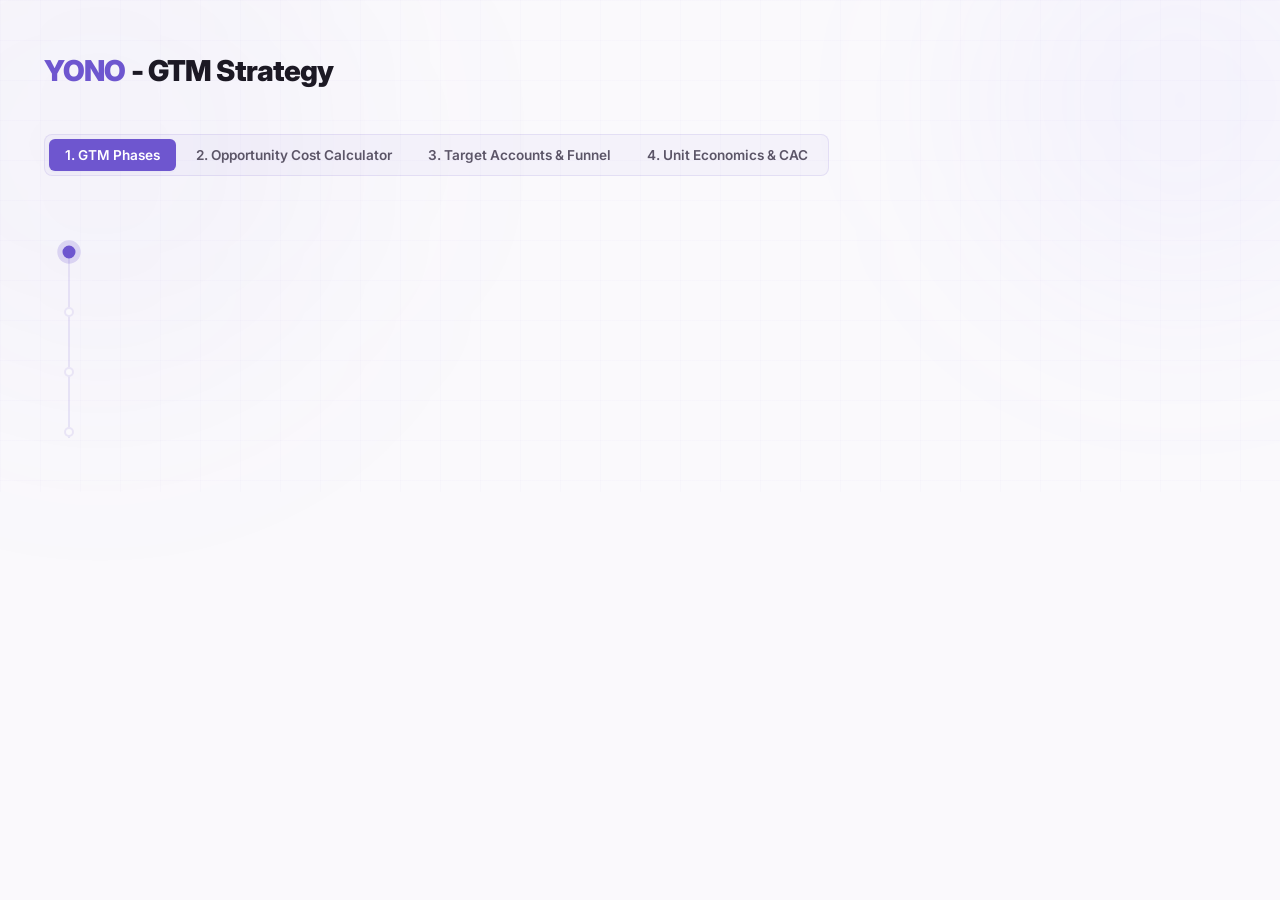
==== Yono_GTM_Playbook_UpWest.html @ 1ea91625 "Add streamlined UpWest GTM Playbook" ====
<!DOCTYPE html>

<html lang="en">
<head>
<meta charset="utf-8"/>
<meta content="width=device-width, initial-scale=1.0" name="viewport"/>
<title>YONO - GTM Strategy</title>
<meta content="YONO Go-To-Market Playbook detailing the stealth infrastructure layer for actionable interfaces, containing commercial strategy phases, target accounts, and opportunity cost calculations." name="description"/>
<!-- Google Fonts -->
<link href="https://fonts.googleapis.com" rel="preconnect"/>
<link crossorigin="" href="https://fonts.gstatic.com" rel="preconnect"/>
<link href="https://fonts.googleapis.com/css2?family=Inter:wght@400;500;600;700&amp;family=JetBrains+Mono:wght@400;500;600;700;800&amp;display=swap" rel="stylesheet"/>
<style>
        /* CSS Variables - Premium Lavender Light Theme */
        :root {
            --color-bg: #FAF9FC; /* Modern crisp off-white with subtle lavender tint */
            --color-card: #FFFFFF; /* Clean white containers */
            --color-card-hover: #FCFBFF;
            --color-card-active: rgba(110, 86, 207, 0.05); /* Lavender brand tint */
            --color-text-primary: #1C1924; /* High-contrast soft black/charcoal */
            --color-text-secondary: #5C5668; /* Readable charcoal-lavender secondary text */
            --color-accent: #6E56CF; /* Chaos Lavender */
            --color-accent-hover: #9E8CFC; /* Chaos Light */
            --color-success: #0E94A0; /* Light-mode readable success teal */
            --color-warning: #CF351D; /* Light-mode readable warning red */
            --color-border: rgba(110, 86, 207, 0.12); /* 1px border value */
            --color-border-active: rgba(110, 86, 207, 0.35);
            
            --font-sans: 'Inter', -apple-system, BlinkMacSystemFont, "Segoe UI", Roboto, sans-serif;
            --font-mono: 'Inter', sans-serif; /* Standardizing on Inter for headings and layout */
            --radius-sm: 4px;
            --radius-md: 8px;
            --radius-lg: 12px;
            
            --shadow-sm: 0 1px 3px rgba(110, 86, 207, 0.03), 0 1px 2px rgba(110, 86, 207, 0.02);
            --shadow-md: 0 4px 16px rgba(110, 86, 207, 0.04), 0 2px 4px rgba(110, 86, 207, 0.02);
            --shadow-lg: 0 8px 32px rgba(110, 86, 207, 0.06), 0 4px 8px rgba(110, 86, 207, 0.03);
            --shadow-active: 0 0 0 3px rgba(110, 86, 207, 0.15);
        }

        /* Reset & Base Styles */
        * {
            box-sizing: border-box;
            margin: 0;
            padding: 0;
        }

        body {
            background-color: var(--color-bg);
            color: var(--color-text-primary);
            font-family: var(--font-sans);
            line-height: 1.6;
            -webkit-font-smoothing: antialiased;
            letter-spacing: -0.011em;
            position: relative;
            overflow-x: hidden;
        }

        /* Ambient Orbs */
        .ambient-orb-1 {
            position: absolute;
            top: -100px;
            right: -100px;
            width: 400px;
            height: 400px;
            background: rgba(158, 140, 252, 0.06);
            filter: blur(100px);
            border-radius: 50%;
            pointer-events: none;
            z-index: -1;
        }
        .ambient-orb-2 {
            position: absolute;
            bottom: 20%;
            left: -150px;
            width: 500px;
            height: 500px;
            background: rgba(110, 86, 207, 0.04);
            filter: blur(120px);
            border-radius: 50%;
            pointer-events: none;
            z-index: -1;
        }

        /* Fine Blueprint Grid */
        .tech-grid-bg {
            position: absolute;
            inset: 0;
            background-size: 40px 40px;
            background-image:
                linear-gradient(to right, rgba(110, 86, 207, 0.02) 1px, transparent 1px),
                linear-gradient(to bottom, rgba(110, 86, 207, 0.02) 1px, transparent 1px);
            pointer-events: none;
            z-index: -2;
        }

        /* Layout Grid */
        .doc-container {
            max-width: 1240px;
            width: 100%;
            margin: 0 auto;
            padding: 3rem 1.5rem;
            display: flex;
            flex-direction: column;
            gap: 2rem;
            position: relative;
        }

        /* Header block */
        header {
            border-bottom: 1px solid var(--color-border);
            padding-bottom: 1.5rem;
            display: flex;
            flex-direction: column;
            gap: 0.5rem;
        }

        .header-top {
            display: flex;
            justify-content: space-between;
            align-items: flex-end;
            flex-wrap: wrap;
            gap: 1rem;
        }

        .header-title-block {
            display: flex;
            flex-direction: column;
            gap: 0.25rem;
        }

        .header-title {
            font-size: 2rem;
            font-weight: 800;
            color: var(--color-text-primary);
            letter-spacing: -0.03em;
        }

        .header-subtitle {
            font-size: 0.95rem;
            color: var(--color-text-secondary);
            font-weight: 500;
        }

        /* Introductory Section Text */
        .section-intro {
            font-size: 1.05rem;
            color: var(--color-text-secondary);
            max-width: 70ch;
            line-height: 1.6;
            margin-bottom: 0.5rem;
        }

        /* Navigation Tabs (Premium Segmented Design) */
        .tab-nav {
            display: inline-flex;
            background-color: rgba(110, 86, 207, 0.04);
            border: 1px solid var(--color-border);
            padding: 4px;
            border-radius: var(--radius-md);
            gap: 4px;
            margin-bottom: 1rem;
            align-self: flex-start;
            overflow-x: auto;
            max-width: 100%;
        }

        .tab-btn {
            background: none;
            border: none;
            color: var(--color-text-secondary);
            font-family: var(--font-sans);
            font-size: 0.85rem;
            font-weight: 600;
            padding: 8px 16px;
            border-radius: calc(var(--radius-md) - 2px);
            cursor: pointer;
            white-space: nowrap;
            transition: all 0.2s cubic-bezier(0.4, 0, 0.2, 1);
        }

        .tab-btn:hover {
            color: var(--color-accent);
            background-color: rgba(110, 86, 207, 0.04);
        }

        .tab-btn.active {
            color: #FFFFFF;
            background-color: var(--color-accent);
            box-shadow: var(--shadow-sm);
        }

        /* Utility classes for tabs visibility */
        .tab-content.hidden {
            display: none !important;
        }

        /* Tab Content Section */
        .tab-content {
            display: flex;
            flex-direction: column;
            gap: 2rem;
            animation: fadeIn 0.3s ease-out;
        }

        @keyframes fadeIn {
            from { opacity: 0; transform: translateY(4px); }
            to { opacity: 1; transform: translateY(0); }
        }

        /* Metrics Dashboard styles (Redesigned as Premium Light-Mode Card) */
        .metrics-dashboard {
            background-color: var(--color-card);
            border: 1px solid var(--color-border);
            border-radius: var(--radius-lg);
            padding: 1.75rem;
            display: flex;
            flex-direction: column;
            gap: 1.5rem;
            color: var(--color-text-primary);
            box-shadow: var(--shadow-md);
            transition: box-shadow 0.2s ease;
        }

        .metrics-dashboard:hover {
            box-shadow: var(--shadow-lg);
        }

        .dashboard-header {
            display: flex;
            justify-content: space-between;
            align-items: center;
            flex-wrap: wrap;
            gap: 1rem;
            border-bottom: 1px solid var(--color-border);
            padding-bottom: 1rem;
        }

        .dashboard-title-block {
            display: flex;
            flex-direction: column;
            gap: 0.25rem;
        }

        .dashboard-title {
            font-size: 1.25rem;
            font-weight: 800;
            color: var(--color-text-primary);
            letter-spacing: -0.02em;
        }

        .dashboard-subtitle {
            font-size: 0.85rem;
            color: var(--color-text-secondary);
            line-height: 1.4;
        }

        .dashboard-controls {
            display: flex;
            gap: 0.5rem;
            align-items: center;
        }

        .simulated-dropdown {
            background-color: var(--color-bg);
            border: 1px solid var(--color-border);
            border-radius: var(--radius-sm);
            padding: 0.5rem 0.85rem;
            display: flex;
            align-items: center;
            gap: 0.5rem;
            color: var(--color-text-secondary);
            font-size: 0.78rem;
            font-weight: 600;
            cursor: pointer;
            user-select: none;
            transition: all 0.15s ease;
        }

        .simulated-dropdown:hover {
            border-color: var(--color-accent);
            color: var(--color-accent);
            background-color: #FFFFFF;
        }

        /* Metrics Cards Grid */
        .metrics-grid {
            display: grid;
            grid-template-columns: repeat(2, 1fr);
            gap: 1.25rem;
        }

        @media (max-width: 768px) {
            .metrics-grid {
                grid-template-columns: 1fr;
            }
        }

        .metric-card {
            background-color: var(--color-bg);
            border: 1px solid var(--color-border);
            border-radius: var(--radius-md);
            padding: 1.5rem;
            display: flex;
            flex-direction: column;
            gap: 0.5rem;
            transition: all 0.25s cubic-bezier(0.4, 0, 0.2, 1);
        }

        .metric-card:hover {
            border-color: var(--color-accent);
            background-color: #FFFFFF;
            transform: translateY(-2px);
            box-shadow: var(--shadow-md);
        }

        .metric-card-top {
            display: flex;
            justify-content: space-between;
            align-items: flex-start;
            gap: 0.5rem;
        }

        .metric-label {
            font-size: 0.82rem;
            color: var(--color-text-secondary);
            font-weight: 600;
            line-height: 1.3;
        }

        .metric-value {
            font-size: 1.75rem;
            font-weight: 800;
            color: var(--color-text-primary);
            line-height: 1.2;
            margin-top: 0.25rem;
            letter-spacing: -0.02em;
        }

        .metric-subtext {
            font-size: 0.78rem;
            color: var(--color-text-secondary);
            margin-top: 0.1rem;
            line-height: 1.4;
        }

        .metric-icon-wrapper {
            width: 2.25rem;
            height: 2.25rem;
            border-radius: var(--radius-sm);
            display: flex;
            align-items: center;
            justify-content: center;
            flex-shrink: 0;
            background-color: rgba(110, 86, 207, 0.08);
            color: var(--color-accent);
            border: 1px solid rgba(110, 86, 207, 0.15);
        }

        .metric-icon-wrapper.purple {
            background-color: rgba(158, 140, 252, 0.12);
            color: var(--color-accent-hover);
            border: 1px solid rgba(158, 140, 252, 0.2);
        }

        /* Metric Explanation Details Panel */
        .metric-details-panel {
            background-color: var(--color-bg);
            border: 1px solid var(--color-border);
            border-radius: var(--radius-md);
            padding: 1.5rem;
            display: flex;
            flex-direction: column;
            gap: 1.25rem;
        }

        .details-panel-grid {
            display: grid;
            grid-template-columns: 1fr 1fr;
            gap: 2rem;
        }

        @media (max-width: 768px) {
            .details-panel-grid {
                grid-template-columns: 1fr;
                gap: 1.25rem;
            }
        }

        .details-column {
            display: flex;
            flex-direction: column;
            gap: 0.75rem;
        }

        .details-column-header {
            display: flex;
            justify-content: space-between;
            align-items: center;
            flex-wrap: wrap;
            gap: 0.5rem;
            border-bottom: 1px solid var(--color-border);
            padding-bottom: 0.5rem;
        }

        .details-metric-name {
            font-size: 0.85rem;
            font-weight: 700;
            color: var(--color-text-primary);
            text-transform: uppercase;
            letter-spacing: 0.05em;
        }

        .details-panel-formula {
            font-size: 0.75rem;
            font-weight: 600;
            color: var(--color-accent);
            background-color: rgba(110, 86, 207, 0.06);
            padding: 0.3rem 0.6rem;
            border-radius: var(--radius-sm);
            border: 1px solid rgba(110, 86, 207, 0.15);
        }

        .details-panel-item {
            display: flex;
            flex-direction: column;
            gap: 0.25rem;
        }

        .details-panel-item strong {
            font-size: 0.72rem;
            color: var(--color-text-primary);
            text-transform: uppercase;
            letter-spacing: 0.05em;
        }

        .details-panel-item span {
            font-size: 0.85rem;
            color: var(--color-text-secondary);
            line-height: 1.4;
        }

        /* Phase Grid & Cards */
        .phase-grid {
            display: grid;
            grid-template-columns: 2fr 2fr 1fr;
            gap: 1.25rem;
        }

        @media (max-width: 768px) {
            .phase-grid {
                grid-template-columns: 1fr;
            }
        }

        .phase-card {
            background-color: var(--color-card);
            border: 1px solid var(--color-border);
            border-radius: var(--radius-md);
            padding: 1.5rem;
            cursor: pointer;
            display: flex;
            flex-direction: column;
            justify-content: flex-start;
            gap: 1.25rem;
            height: 100%;
            box-shadow: var(--shadow-sm);
            transition: all 0.2s cubic-bezier(0.4, 0, 0.2, 1);
        }

        .phase-card:hover {
            border-color: var(--color-accent-hover);
            transform: translateY(-2px);
            box-shadow: var(--shadow-md);
        }

        .phase-card.active {
            border-color: var(--color-accent);
            background-color: var(--color-card-active);
            box-shadow: var(--shadow-md);
        }

        .phase-card-header {
            display: flex;
            flex-direction: column;
            gap: 0.15rem;
        }

        .phase-card-eyebrow {
            font-size: 0.8rem;
            color: var(--color-text-secondary);
            font-weight: 600;
        }

        .phase-card.active .phase-card-eyebrow {
            color: var(--color-accent);
        }

        .phase-card-title {
            font-weight: 800;
            font-size: 1.25rem;
            color: var(--color-text-primary);
            letter-spacing: -0.02em;
        }

        .phase-card-time {
            font-size: 0.85rem;
            color: var(--color-text-secondary);
            font-weight: 500;
        }

        /* Card Profile Summary Block */
        .phase-card-profile {
            display: grid;
            grid-template-columns: auto 1fr;
            gap: 0.4rem 0.75rem;
            border-top: 1px solid var(--color-border);
            border-bottom: 1px solid var(--color-border);
            padding: 0.75rem 0;
        }

        .profile-row {
            display: contents;
        }

        .profile-row strong {
            font-size: 0.82rem;
            color: var(--color-text-primary);
            font-weight: 700;
            white-space: nowrap;
        }

        .profile-row span {
            font-size: 0.82rem;
            color: var(--color-text-secondary);
            line-height: 1.35;
        }

        .phase-card-action {
            margin-top: auto; /* Pushes action to card bottom */
            font-size: 0.75rem;
            font-weight: 700;
            color: var(--color-text-secondary);
            text-transform: uppercase;
            letter-spacing: 0.05em;
            transition: color 0.15s ease;
        }

        .phase-card.active .phase-card-action {
            color: var(--color-accent);
        }

        /* Detail Sections */
        .phase-details {
            display: flex;
            flex-direction: column;
            gap: 1.5rem;
        }

        .phase-details.hidden {
            display: none !important;
        }

        .details-header {
            border-bottom: 1px solid var(--color-border);
            padding-bottom: 0.75rem;
            display: flex;
            justify-content: space-between;
            align-items: center;
        }

        .details-title {
            font-size: 1.35rem;
            font-weight: 800;
            color: var(--color-text-primary);
            letter-spacing: -0.02em;
        }

        .details-badge {
            font-size: 0.72rem;
            font-weight: 700;
            color: var(--color-success);
            background-color: rgba(14, 148, 160, 0.08);
            border: 1px solid rgba(14, 148, 160, 0.2);
            padding: 0.25rem 0.75rem;
            border-radius: var(--radius-sm);
            text-transform: uppercase;
            letter-spacing: 0.05em;
        }

        /* Persona Grid & Cards */
        .persona-grid {
            display: grid;
            grid-template-columns: repeat(3, 1fr);
            gap: 1.25rem;
        }

        @media (max-width: 768px) {
            .persona-grid {
                grid-template-columns: 1fr;
            }
        }

        .persona-card {
            background-color: var(--color-card);
            border: 1px solid var(--color-border);
            border-radius: var(--radius-md);
            padding: 1.5rem;
            display: flex;
            flex-direction: column;
            gap: 0.75rem;
            box-shadow: var(--shadow-sm);
            transition: all 0.2s ease;
        }

        .persona-card:hover {
            transform: translateY(-2px);
            box-shadow: var(--shadow-md);
            border-color: var(--color-accent-hover);
        }

        .persona-role {
            font-size: 0.8rem;
            color: var(--color-text-secondary);
            font-weight: 600;
        }

        .persona-title-block {
            display: flex;
            flex-direction: column;
            gap: 0.15rem;
        }

        .persona-name {
            font-size: 1.15rem;
            font-weight: 800;
            color: var(--color-text-primary);
            letter-spacing: -0.02em;
        }

        .persona-focus {
            font-size: 0.78rem;
            color: var(--color-accent);
            font-weight: 700;
        }

        .persona-list {
            list-style: none;
            display: flex;
            flex-direction: column;
            gap: 0.5rem;
        }

        .persona-list-item {
            font-size: 0.88rem;
            color: var(--color-text-secondary);
            line-height: 1.5;
            padding-left: 0.85rem;
            position: relative;
        }

        .persona-list-item::before {
            content: "";
            width: 5px;
            height: 5px;
            border-radius: 50%;
            background-color: var(--color-accent);
            position: absolute;
            left: 0;
            top: 7px;
        }

        /* Decision Chain section */
        .decision-chain-box {
            background-color: var(--color-card);
            border: 1px solid var(--color-border);
            border-radius: var(--radius-md);
            padding: 1.5rem;
            display: flex;
            flex-direction: column;
            gap: 1rem;
            box-shadow: var(--shadow-sm);
        }

        .decision-chain-title {
            font-size: 0.8rem;
            font-weight: 700;
            text-transform: uppercase;
            letter-spacing: 0.05em;
            color: var(--color-text-primary);
        }

        .decision-flow-steps {
            position: relative;
            padding-left: 1.5rem;
            display: flex;
            flex-direction: column;
            gap: 0.75rem;
        }

        .decision-flow-steps::before {
            content: '';
            position: absolute;
            left: 3px;
            top: 0.75rem;
            bottom: 0.75rem;
            width: 2px;
            background-color: var(--color-border);
            z-index: 1;
        }

        .decision-step {
            position: relative;
            font-size: 0.88rem;
            color: var(--color-text-secondary);
            line-height: 1.5;
            padding: 1rem 1.25rem;
            border: 1px solid var(--color-border);
            border-radius: var(--radius-sm);
            background-color: var(--color-card);
            transition: all 0.2s ease;
            z-index: 2;
        }

        .decision-step::before {
            content: '';
            position: absolute;
            left: calc(-1.5rem - 2px);
            top: 1.25rem;
            width: 8px;
            height: 8px;
            border-radius: 50%;
            background-color: var(--color-border);
            border: 2px solid var(--color-card);
            transition: all 0.2s ease;
        }

        .decision-step:hover {
            border-color: var(--color-accent);
            background-color: var(--color-card-active);
        }

        .decision-step:hover::before {
            background-color: var(--color-accent);
            transform: scale(1.25);
        }

        .decision-step strong {
            color: var(--color-text-primary);
        }

        /* Layered Deep Dive Drawer */
        details.deep-dive-drawer {
            border: 1px solid var(--color-border);
            border-radius: var(--radius-md);
            background-color: var(--color-card);
            overflow: hidden;
            box-shadow: var(--shadow-sm);
            transition: all 0.2s ease;
        }

        details.deep-dive-drawer[open] {
            border-color: var(--color-accent);
        }

        summary.deep-dive-summary {
            padding: 1rem 1.25rem;
            font-size: 0.85rem;
            font-weight: 700;
            color: var(--color-accent);
            cursor: pointer;
            list-style: none;
            display: flex;
            justify-content: space-between;
            align-items: center;
            user-select: none;
            background-color: rgba(110, 86, 207, 0.02);
            transition: background 0.15s ease;
        }

        summary.deep-dive-summary:hover {
            background-color: rgba(110, 86, 207, 0.05);
            color: var(--color-accent-hover);
        }

        summary.deep-dive-summary::-webkit-details-marker {
            display: none;
        }

        summary.deep-dive-summary::after {
            content: "Double Click to Deep Dive →";
            font-size: 0.72rem;
            font-weight: 600;
            color: var(--color-text-secondary);
        }

        details[open] summary.deep-dive-summary::after {
            content: "Click to Collapse ←";
            color: var(--color-accent);
        }

        .deep-dive-inner {
            padding: 1.5rem;
            border-top: 1px solid var(--color-border);
            background-color: var(--color-bg);
            display: flex;
            flex-direction: column;
            gap: 1.5rem;
        }

        /* Text block narrative elements */
        .narrative-block {
            display: flex;
            flex-direction: column;
            gap: 0.5rem;
        }

        .narrative-title {
            font-size: 0.8rem;
            font-weight: 700;
            text-transform: uppercase;
            letter-spacing: 0.05em;
            color: var(--color-text-primary);
        }

        .narrative-text {
            font-size: 0.92rem;
            color: var(--color-text-secondary);
            line-height: 1.6;
            max-width: 70ch;
        }

        /* Tables formatting */
        .table-wrapper {
            overflow-x: auto;
            border: 1px solid var(--color-border);
            border-radius: var(--radius-md);
            background-color: var(--color-card);
            box-shadow: var(--shadow-sm);
        }

        table {
            width: 100%;
            border-collapse: collapse;
            font-size: 0.88rem;
            text-align: left;
        }

        th, td {
            padding: 1rem 1.25rem;
            border-bottom: 1px solid var(--color-border);
        }

        tr:last-child td {
            border-bottom: none;
        }

        th {
            background-color: rgba(110, 86, 207, 0.04);
            font-weight: 700;
            color: var(--color-text-primary);
            text-transform: uppercase;
            font-size: 0.72rem;
            letter-spacing: 0.05em;
        }

        td {
            color: var(--color-text-secondary);
            line-height: 1.45;
        }

        td.highlight-mono {
            font-weight: 700;
            color: var(--color-accent);
        }

        td strong {
            color: var(--color-text-primary);
        }

        /* Calculator Layout */
        .calc-grid {
            display: grid;
            grid-template-columns: 1.1fr 0.9fr;
            gap: 1.5rem;
        }

        @media (max-width: 768px) {
            .calc-grid {
                grid-template-columns: 1fr;
            }
        }

        .calc-card {
            background-color: var(--color-card);
            border: 1px solid var(--color-border);
            border-radius: var(--radius-md);
            padding: 1.5rem;
            display: flex;
            flex-direction: column;
            gap: 1.5rem;
            box-shadow: var(--shadow-sm);
        }

        .calc-title {
            font-size: 0.8rem;
            font-weight: 700;
            text-transform: uppercase;
            letter-spacing: 0.05em;
            border-bottom: 1px solid var(--color-border);
            padding-bottom: 0.75rem;
            color: var(--color-text-primary);
        }

        .control-group {
            display: flex;
            flex-direction: column;
            gap: 0.75rem;
        }

        .slider-label-row {
            display: flex;
            justify-content: space-between;
            font-size: 0.85rem;
            font-weight: 700;
            color: var(--color-text-primary);
        }

        .slider-val {
            color: var(--color-accent);
        }

        input[type="range"] {
            -webkit-appearance: none;
            width: 100%;
            height: 6px;
            background: rgba(110, 86, 207, 0.08);
            border-radius: 3px;
            outline: none;
        }

        input[type="range"]::-webkit-slider-thumb {
            -webkit-appearance: none;
            width: 16px;
            height: 16px;
            background: var(--color-accent);
            border-radius: 50%;
            cursor: pointer;
            box-shadow: 0 2px 4px rgba(110, 86, 207, 0.2);
            transition: background 0.15s ease, transform 0.1s ease;
        }

        input[type="range"]::-webkit-slider-thumb:hover {
            transform: scale(1.15);
            background: var(--color-accent-hover);
        }

        input[type="range"]::-moz-range-thumb {
            width: 16px;
            height: 16px;
            background: var(--color-accent);
            border: none;
            border-radius: 50%;
            cursor: pointer;
            box-shadow: 0 2px 4px rgba(110, 86, 207, 0.2);
            transition: background 0.15s ease, transform 0.1s ease;
        }

        input[type="range"]::-moz-range-thumb:hover {
            transform: scale(1.15);
            background: var(--color-accent-hover);
        }

        .slider-bounds {
            display: flex;
            justify-content: space-between;
            font-size: 0.72rem;
            color: var(--color-text-secondary);
            font-weight: 600;
        }

        .result-rows {
            display: flex;
            flex-direction: column;
        }

        .result-row {
            display: flex;
            justify-content: space-between;
            padding: 0.75rem 0;
            border-bottom: 1px solid var(--color-border);
            font-size: 0.88rem;
            color: var(--color-text-secondary);
        }

        .result-row.highlight {
            border-bottom-color: var(--color-border-active);
            padding-top: 1rem;
            padding-bottom: 1rem;
        }

        .result-val {
            font-weight: 700;
            color: var(--color-text-primary);
        }

        .result-val.success {
            color: var(--color-success);
        }

        .result-val.warning {
            color: var(--color-warning);
        }

        /* Partner Matrix */
        .partner-grid {
            display: grid;
            grid-template-columns: repeat(2, 1fr);
            gap: 1.5rem;
        }

        @media (max-width: 768px) {
            .partner-grid {
                grid-template-columns: 1fr;
            }
        }

        .partner-card {
            background-color: var(--color-card);
            border: 1px solid var(--color-border);
            border-radius: var(--radius-md);
            padding: 1.5rem;
            display: flex;
            flex-direction: column;
            gap: 1rem;
            box-shadow: var(--shadow-sm);
        }

        .partner-header {
            display: flex;
            justify-content: space-between;
            align-items: center;
            border-bottom: 1px solid var(--color-border);
            padding-bottom: 0.75rem;
        }

        .partner-name {
            font-size: 1.1rem;
            font-weight: 800;
            color: var(--color-text-primary);
        }

        .partner-badge {
            font-size: 0.72rem;
            color: var(--color-accent);
            background-color: rgba(110, 86, 207, 0.06);
            border: 1px solid rgba(110, 86, 207, 0.15);
            padding: 0.2rem 0.6rem;
            border-radius: var(--radius-sm);
            text-transform: uppercase;
            font-weight: 700;
        }

        .partner-list {
            list-style: none;
            display: flex;
            flex-direction: column;
            gap: 0.85rem;
        }

        .partner-item {
            display: flex;
            flex-direction: column;
            gap: 0.2rem;
        }

        .partner-topic {
            font-size: 0.78rem;
            color: var(--color-text-primary);
            text-transform: uppercase;
            letter-spacing: 0.05em;
            font-weight: 700;
        }

        .partner-pitch {
            font-size: 0.88rem;
            color: var(--color-text-secondary);
            line-height: 1.5;
        }

        /* Funnel and Process Pipeline Styles */
        .funnel-container {
            display: flex;
            align-items: center;
            justify-content: space-between;
            gap: 1rem;
            margin-top: 0.5rem;
            overflow-x: auto;
            padding: 0.5rem 0;
        }
        .funnel-stage {
            flex: 1;
            background-color: var(--color-card);
            border: 1px solid var(--color-border);
            border-radius: var(--radius-sm);
            padding: 1.25rem 0.75rem;
            text-align: center;
            display: flex;
            flex-direction: column;
            gap: 0.35rem;
            min-width: 115px;
            position: relative;
            overflow: hidden;
            box-shadow: var(--shadow-sm);
        }
        .funnel-stage:not(:last-child)::after {
            content: "→";
            position: absolute;
            right: -10px;
            top: 50%;
            transform: translateY(-50%);
            color: var(--color-accent);
            font-weight: 700;
            font-size: 1.15rem;
            z-index: 2;
        }
        .funnel-stage::before {
            content: '';
            position: absolute;
            bottom: 0;
            left: 50%;
            transform: translateX(-50%);
            height: 3px;
            background-color: var(--color-border-active);
            border-radius: 2px;
            opacity: 0.5;
            transition: all 0.2s ease;
        }
        .funnel-stage:nth-child(1)::before { width: 90%; }
        .funnel-stage:nth-child(2)::before { width: 75%; }
        .funnel-stage:nth-child(3)::before { width: 55%; }
        .funnel-stage:nth-child(4)::before { width: 35%; }
        .funnel-stage:nth-child(5)::before { width: 20%; }
        .funnel-stage:nth-child(6)::before { width: 10%; }
        
        .funnel-stage.closed::before {
            background-color: var(--color-accent);
            opacity: 1;
            height: 4px;
        }
        @media (max-width: 768px) {
            .funnel-container {
                flex-direction: column;
                align-items: stretch;
                gap: 1.5rem;
            }
            .funnel-stage:not(:last-child)::after {
                content: "↓";
                right: auto;
                left: 50%;
                bottom: -18px;
                top: auto;
                transform: translateX(-50%);
            }
        }
        .funnel-stage-name {
            font-size: 0.72rem;
            color: var(--color-text-secondary);
            text-transform: uppercase;
            letter-spacing: 0.05em;
            font-weight: 700;
        }
        .funnel-stage.closed .funnel-stage-name {
            color: var(--color-accent);
        }
        .funnel-stage-value {
            font-size: 1.35rem;
            font-weight: 850;
            color: var(--color-text-primary);
        }
        .funnel-stage.closed .funnel-stage-value {
            color: var(--color-accent);
        }
        .funnel-stage-conversion {
            font-size: 0.68rem;
            color: var(--color-text-secondary);
            display: block;
            margin: 0.25rem auto 0 auto;
            font-weight: 600;
        }
        .funnel-stage.closed .funnel-stage-conversion {
            color: var(--color-accent);
            font-weight: 750;
        }
        .process-flow {
            display: grid;
            grid-template-columns: repeat(5, 1fr);
            gap: 0.75rem;
            margin-top: 0.5rem;
        }
        @media (max-width: 1024px) {
            .process-flow {
                grid-template-columns: repeat(3, 1fr);
            }
        }
        @media (max-width: 768px) {
            .process-flow {
                grid-template-columns: 1fr;
            }
        }
        .process-step {
            background-color: var(--color-card);
            border: 1px solid var(--color-border);
            border-top: 3px solid var(--color-border);
            border-radius: var(--radius-sm);
            padding: 1.25rem 1rem;
            display: flex;
            flex-direction: column;
            gap: 0.5rem;
            box-shadow: var(--shadow-sm);
            transition: all 0.2s ease;
        }
        .process-step:hover {
            border-top-color: var(--color-accent);
            border-color: var(--color-accent) var(--color-border) var(--color-border) var(--color-border);
            transform: translateY(-1px);
        }
        .process-step-num {
            font-size: 0.75rem;
            font-weight: 800;
            color: var(--color-accent);
            text-transform: uppercase;
            letter-spacing: 0.05em;
        }
        .process-step-title {
            font-size: 0.95rem;
            font-weight: 800;
            color: var(--color-text-primary);
        }
        .process-step-desc {
            font-size: 0.82rem;
            color: var(--color-text-secondary);
            line-height: 1.5;
        }

        /* Style the inline grid items in Phase 3 */
        div[style*="grid-template-columns: repeat(3, 1fr)"] > div {
            border-top: 3px solid var(--color-border) !important;
            transition: all 0.2s ease;
        }

        div[style*="grid-template-columns: repeat(3, 1fr)"] > div:hover {
            border-top-color: var(--color-accent) !important;
            border-color: var(--color-accent) var(--color-border) var(--color-border) var(--color-border) !important;
        }

        /* Interactive Timeline & Chart Container Styles */
        .timeline-section-container {
            background-color: var(--color-card);
            border: 1px solid var(--color-border);
            border-radius: var(--radius-lg);
            overflow: hidden;
            display: flex;
            flex-direction: column;
            margin-bottom: 1.5rem;
            box-shadow: var(--shadow-md);
            transition: all 0.2s ease;
        }
        .timeline-section-container:hover {
            box-shadow: var(--shadow-lg);
        }
        .timeline-card-header {
            padding: 1.5rem 1.75rem;
            display: flex;
            justify-content: space-between;
            align-items: center;
            user-select: none;
            background-color: #FFFFFF;
            border-bottom: 1px solid var(--color-border);
        }
        .timeline-header-text {
            display: flex;
            flex-direction: column;
            gap: 0.15rem;
        }
        .timeline-eyebrow {
            font-size: 0.8rem;
            color: var(--color-accent);
            font-weight: 700;
            text-transform: uppercase;
            letter-spacing: 0.05em;
        }
        .timeline-heading {
            font-size: 1.45rem;
            font-weight: 850;
            color: var(--color-text-primary);
            margin: 0;
            letter-spacing: -0.03em;
        }
        .timeline-subheading {
            font-size: 0.88rem;
            color: var(--color-text-secondary);
            margin: 0;
            line-height: 1.4;
        }
        .timeline-toggle-btn {
            background: rgba(110, 86, 207, 0.06);
            border: 1px solid var(--color-border);
            color: var(--color-accent);
            font-size: 0.78rem;
            font-weight: 700;
            padding: 0.55rem 1.15rem;
            border-radius: var(--radius-sm);
            display: flex;
            align-items: center;
            gap: 0.5rem;
            cursor: pointer;
            transition: all 0.15s ease;
        }
        .timeline-toggle-btn:hover {
            background-color: rgba(110, 86, 207, 0.12);
            border-color: var(--color-accent);
        }
        .toggle-arrow {
            transition: transform 0.2s ease;
        }
        .timeline-stepper-wrapper {
            padding: 1.5rem 2rem;
            background-color: #FFFFFF;
            border-bottom: 1px solid var(--color-border);
        }
        .timeline-stepper {
            display: flex;
            justify-content: space-between;
            align-items: center;
            position: relative;
            width: 100%;
            max-width: 100%;
            margin: 0 auto;
        }
        .stepper-line {
            position: absolute;
            top: 10px;
            left: 0;
            right: 0;
            height: 3px;
            background-color: var(--color-border);
            z-index: 1;
        }
        .step-dot {
            display: flex;
            flex-direction: column;
            align-items: center;
            position: relative;
            z-index: 2;
            cursor: pointer;
            width: 25%;
            min-width: 80px;
            max-width: 100px;
            text-align: center;
        }
        .dot-inner {
            width: 20px;
            height: 20px;
            border-radius: 50%;
            background-color: #FFFFFF;
            border: 3px solid var(--color-border);
            transition: all 0.2s ease;
            margin-bottom: 0.5rem;
            box-shadow: 0 0 0 2px transparent;
        }
        .step-dot:hover .dot-inner {
            border-color: var(--color-accent-hover);
        }
        .step-dot.active .dot-inner {
            border-color: var(--color-accent);
            background-color: var(--color-accent);
            box-shadow: 0 0 0 3px rgba(110, 86, 207, 0.15);
        }
        .step-label {
            font-size: 0.82rem;
            font-weight: 700;
            color: var(--color-text-secondary);
            transition: color 0.2s ease;
            display: block;
        }
        .step-dot.active .step-label {
            color: var(--color-accent);
        }
        .step-date {
            font-size: 0.72rem;
            color: var(--color-text-secondary);
            display: block;
            margin-top: 0.1rem;
            font-weight: 500;
        }
        .timeline-drawer-content {
            transition: max-height 0.35s cubic-bezier(0.4, 0, 0.2, 1), opacity 0.3s ease-in-out;
            max-height: 2000px;
            opacity: 1;
            overflow: hidden;
        }
        .timeline-drawer-content.collapsed {
            max-height: 0;
            opacity: 0;
            pointer-events: none;
        }
        .timeline-grid-layout {
            display: grid;
            grid-template-columns: 1.2fr 1fr;
            gap: 1.5rem;
            padding: 1.5rem;
            background-color: var(--color-bg);
        }
        .chart-container-card {
            background: #FFFFFF;
            border: 1px solid var(--color-border);
            border-radius: var(--radius-md);
            padding: 1.5rem;
            display: flex;
            flex-direction: column;
            justify-content: space-between;
            box-shadow: var(--shadow-sm);
        }
        .chart-title-header {
            font-size: 0.8rem;
            color: var(--color-text-primary);
            font-weight: 700;
            margin: 0 0 1rem 0;
            text-transform: uppercase;
            letter-spacing: 0.05em;
        }
        .chart-wrapper {
            display: flex;
            justify-content: center;
            align-items: center;
            min-height: 240px;
        }
        .stacked-bar-svg {
            overflow: visible;
        }
        .bar-group {
            cursor: pointer;
        }
        .bar-group rect {
            transition: opacity 0.2s ease, transform 0.2s ease;
            transform-origin: bottom;
        }
        .bar-group:hover rect {
            opacity: 1 !important;
        }
        .bar-group.active rect {
            opacity: 1 !important;
            stroke: var(--color-accent);
            stroke-width: 1.5px;
        }
        .chart-legend {
            display: flex;
            justify-content: center;
            gap: 1.5rem;
            margin-top: 1.25rem;
        }
        .legend-item {
            display: flex;
            align-items: center;
            gap: 0.4rem;
            font-size: 0.78rem;
            font-weight: 600;
            color: var(--color-text-secondary);
        }
        .legend-color-dot {
            width: 8px;
            height: 8px;
            border-radius: 50%;
            display: inline-block;
        }
        .legend-color-dot.startups {
            background-color: var(--color-accent);
        }
        .legend-color-dot.midmarket {
            background-color: var(--color-success);
        }
        .details-container-card {
            display: flex;
            flex-direction: column;
            height: 100%;
        }

        /* Subphase details card inside the timeline grid */
        .subphase-details-card {
            background-color: var(--color-card);
            border: 1px solid var(--color-border);
            border-radius: var(--radius-md);
            padding: 1.5rem;
            display: flex;
            flex-direction: column;
            gap: 1.25rem;
            height: 100%;
            box-shadow: var(--shadow-sm);
        }

        .subphase-card-header {
            display: flex;
            flex-direction: column;
            gap: 0.25rem;
            border-bottom: 1px solid var(--color-border);
            padding-bottom: 0.75rem;
        }

        .subphase-badge {
            align-self: flex-start;
            font-size: 0.72rem;
            font-weight: 700;
            color: var(--color-accent);
            background-color: rgba(110, 86, 207, 0.06);
            border: 1px solid rgba(110, 86, 207, 0.15);
            padding: 0.2rem 0.6rem;
            border-radius: var(--radius-sm);
            text-transform: uppercase;
            letter-spacing: 0.05em;
        }

        .subphase-title {
            font-size: 1.25rem;
            font-weight: 850;
            color: var(--color-text-primary);
            letter-spacing: -0.02em;
        }

        .subphase-meta-grid {
            display: grid;
            grid-template-columns: 1fr 1fr;
            gap: 0.85rem 1.25rem;
        }

        @media (max-width: 480px) {
            .subphase-meta-grid {
                grid-template-columns: 1fr;
            }
        }

        .meta-item {
            display: flex;
            flex-direction: column;
            gap: 0.15rem;
        }

        .meta-label {
            font-size: 0.72rem;
            color: var(--color-text-secondary);
            font-weight: 600;
            text-transform: uppercase;
            letter-spacing: 0.05em;
        }

        .meta-value {
            font-size: 0.85rem;
            font-weight: 700;
            color: var(--color-text-primary);
        }

        .subphase-activities-section {
            display: flex;
            flex-direction: column;
            gap: 0.5rem;
        }

        .activities-title {
            font-size: 0.78rem;
            font-weight: 700;
            text-transform: uppercase;
            letter-spacing: 0.05em;
            color: var(--color-text-primary);
        }

        .activities-list {
            list-style: none;
            display: flex;
            flex-direction: column;
            gap: 0.4rem;
        }

        .activities-list-item {
            font-size: 0.82rem;
            color: var(--color-text-secondary);
            line-height: 1.45;
            padding-left: 0.85rem;
            position: relative;
        }

        .activities-list-item::before {
            content: "•";
            color: var(--color-accent);
            position: absolute;
            left: 0;
            font-weight: 700;
        }

        .view-phase-3-container {
            margin-top: auto;
            border-top: 1px solid var(--color-border);
            padding-top: 1rem;
        }

        .phase-3-view-btn {
            width: 100%;
            background: rgba(14, 148, 160, 0.06);
            border: 1px solid rgba(14, 148, 160, 0.15);
            color: var(--color-success);
            font-size: 0.75rem;
            font-weight: 700;
            padding: 0.65rem;
            border-radius: var(--radius-sm);
            cursor: pointer;
            transition: all 0.15s ease;
            text-align: center;
            text-transform: uppercase;
            letter-spacing: 0.05em;
        }

        .phase-3-view-btn:hover {
            background-color: rgba(14, 148, 160, 0.12);
            border-color: var(--color-success);
        }

        /* Main Layout Grid & Sidebar TOC Index Styles */
        .main-layout-grid {
            display: grid;
            grid-template-columns: 50px 1fr;
            gap: 2rem;
            align-items: start;
            width: 100%;
            margin-top: 1rem;
        }
        
        .sidebar-index {
            position: sticky;
            top: 6rem;
            align-self: start;
            width: 50px;
            z-index: 100;
        }
        
        .sidebar-index-sticky {
            display: flex;
            flex-direction: column;
            align-items: center;
            position: relative;
        }
        
        .sidebar-index-title {
            display: none; /* Hide title to keep it extremely clean */
        }
        
        .sidebar-links-list {
            position: relative;
            display: flex;
            flex-direction: column;
            align-items: center;
            gap: 2.25rem;
            list-style: none;
            padding: 0;
            margin: 0;
        }
        
        /* Vertical track line */
        .sidebar-links-list::before {
            content: '';
            position: absolute;
            top: 6px;
            bottom: 6px;
            left: 50%;
            transform: translateX(-50%);
            width: 2px;
            background-color: var(--color-border);
            z-index: 1;
        }
        
        .sidebar-link-item {
            display: block;
            position: relative;
        }
        
        .sidebar-link {
            display: flex;
            align-items: center;
            justify-content: center;
            text-decoration: none;
            position: relative;
            cursor: pointer;
            z-index: 2;
            width: 24px;
            height: 24px;
        }
        
        .sidebar-dot {
            width: 10px;
            height: 10px;
            border-radius: 50%;
            background-color: var(--color-bg);
            border: 2px solid var(--color-border);
            transition: all 0.25s cubic-bezier(0.4, 0, 0.2, 1);
            display: block;
            box-sizing: border-box;
        }
        
        .sidebar-link:hover .sidebar-dot {
            border-color: var(--color-accent);
            transform: scale(1.2);
            background-color: var(--color-bg);
        }
        
        .sidebar-link.active .sidebar-dot {
            background-color: var(--color-accent);
            border-color: var(--color-accent);
            transform: scale(1.3);
            box-shadow: 0 0 0 4px rgba(110, 86, 207, 0.2);
        }
        
        .sidebar-label {
            position: absolute;
            left: 32px;
            font-size: 0.78rem;
            font-weight: 600;
            color: var(--color-text-primary);
            background: #FFFFFF;
            border: 1px solid var(--color-border);
            border-radius: var(--radius-sm);
            padding: 0.35rem 0.65rem;
            white-space: nowrap;
            opacity: 0;
            transform: translateX(-8px) scale(0.95);
            transform-origin: left center;
            pointer-events: none;
            box-shadow: var(--shadow-md);
            transition: all 0.25s cubic-bezier(0.4, 0, 0.2, 1);
        }
        
        /* Expand individual label on link hover */
        .sidebar-link:hover .sidebar-label {
            opacity: 1;
            transform: translateX(0) scale(1);
            pointer-events: auto;
        }
        
        /* Expand all labels when hovering over the entire sidebar area */
        .sidebar-index:hover .sidebar-label {
            opacity: 1;
            transform: translateX(0) scale(1);
            pointer-events: auto;
        }
        
        .main-content-wrapper {
            min-width: 0;
            flex-grow: 1;
        }
        
        @media (max-width: 992px) {
            .main-layout-grid {
                grid-template-columns: 1fr;
                gap: 0;
            }
            .sidebar-index {
                display: none !important;
            }
        }

        /* Print utility overrides */
        @media print {
            .no-print {
                display: none !important;
            }
            body {
                background-color: #ffffff;
                color: #000000;
            }
            .doc-container {
                padding: 0;
                max-width: 100%;
            }
            .persona-card, .calc-card, .partner-card, .metrics-dashboard, details.deep-dive-drawer {
                border-color: #000000 !important;
                background-color: #ffffff !important;
                color: #000000 !important;
            }
        }
    </style>
</head>
<body>
<div class="tech-grid-bg"></div>
<div class="ambient-orb-1"></div>
<div class="ambient-orb-2"></div>
<div class="doc-container">
<h1 class="header-title" style="font-size: 1.8rem; font-weight: 850; margin-bottom: 0.5rem; color: var(--color-text-primary);"><span style="color: var(--color-accent);">YONO</span> - GTM Strategy</h1>
<!-- Navigation Tabs -->
<nav class="tab-nav no-print">
<button class="tab-btn active" id="tab-btn-phases" onclick="switchTab('phases')">
                1. GTM Phases
            </button>
<button class="tab-btn" id="tab-btn-calculator" onclick="switchTab('calculator')">
                2. Opportunity Cost Calculator
            </button>
<button class="tab-btn" id="tab-btn-targets" onclick="switchTab('targets')">
                3. Target Accounts &amp; Funnel
            </button>
<button class="tab-btn" id="tab-btn-economics" onclick="switchTab('economics')">
                4. Unit Economics &amp; CAC
            </button>
</nav>
<!-- Main Layout Grid (Two Columns: Sidebar + Content) -->
<div class="main-layout-grid">
<!-- Sidebar Navigation Index (Left Side) -->
<aside class="sidebar-index no-print">
<div class="sidebar-index-sticky">
<span class="sidebar-index-title">// Section Index</span>
<ul class="sidebar-links-list" id="sidebar-links-list">
<!-- Loaded dynamically via JS -->
</ul>
</div>
</aside>
<div class="main-content-wrapper">
<!-- Main Content Container -->
<div id="content-container">
<!-- ================== SECTION 1: GTM PHASES ================== -->
<section class="tab-content" id="sec-phases">
<!-- GTM Interactive Timeline (Always Open, Only in Phases Tab) -->
<div class="timeline-section-container" id="sec-timeline">
<div class="timeline-card-header">
<div class="timeline-header-text">
<span class="timeline-eyebrow">// GTM Interactive Timeline</span>
<h2 class="timeline-heading">Interactive Client Progression &amp; Cohort Mixture</h2>
<p class="timeline-subheading">Track customer progression and product objectives across the 16-month funding period.</p>
</div>
</div>
<div class="timeline-drawer-content" id="timeline-drawer-content">
<div class="timeline-grid-layout">
<div class="chart-container-card">
<h3 class="chart-title-header">// Customer Cohort Growth &amp; Mix (M1-M16)</h3>
<div class="chart-wrapper">
<svg class="stacked-bar-svg" height="240" viewbox="0 0 400 240" width="100%">
<!-- Gridlines (Scaled at 3.2px per account, max 50, ticks at 0, 10, 20, 30, 40, 50) -->
<line stroke="rgba(110,86,207,0.06)" stroke-dasharray="4 4" stroke-width="1" x1="50" x2="370" y1="40" y2="40"></line>
<line stroke="rgba(110,86,207,0.06)" stroke-dasharray="4 4" stroke-width="1" x1="50" x2="370" y1="72" y2="72"></line>
<line stroke="rgba(110,86,207,0.06)" stroke-dasharray="4 4" stroke-width="1" x1="50" x2="370" y1="104" y2="104"></line>
<line stroke="rgba(110,86,207,0.06)" stroke-dasharray="4 4" stroke-width="1" x1="50" x2="370" y1="136" y2="136"></line>
<line stroke="rgba(110,86,207,0.06)" stroke-dasharray="4 4" stroke-width="1" x1="50" x2="370" y1="168" y2="168"></line>
<line stroke="var(--color-border)" stroke-width="1" x1="50" x2="370" y1="200" y2="200"></line>
<!-- Y-Axis Labels -->
<text fill="var(--color-text-secondary)" font-family="var(--font-mono)" font-size="9" text-anchor="end" x="40" y="44">50</text>
<text fill="var(--color-text-secondary)" font-family="var(--font-mono)" font-size="9" text-anchor="end" x="40" y="76">40</text>
<text fill="var(--color-text-secondary)" font-family="var(--font-mono)" font-size="9" text-anchor="end" x="40" y="108">30</text>
<text fill="var(--color-text-secondary)" font-family="var(--font-mono)" font-size="9" text-anchor="end" x="40" y="140">20</text>
<text fill="var(--color-text-secondary)" font-family="var(--font-mono)" font-size="9" text-anchor="end" x="40" y="172">10</text>
<text fill="var(--color-text-secondary)" font-family="var(--font-mono)" font-size="9" text-anchor="end" x="40" y="204">0</text>
<!-- Bars -->
<!-- 1A: 3 Startups (H=10px, Y=190) -->
<g class="bar-group active" id="bar-1A" onclick="selectSubPhase('1A', event)">
<rect fill="var(--color-accent)" height="10" opacity="0.85" rx="3" width="40" x="80" y="190"></rect>
<text fill="var(--color-accent)" font-family="var(--font-sans)" font-size="10" font-weight="700" text-anchor="middle" x="100" y="182">3</text>
</g>
<!-- 1B: 8 Startups (H=26px, Y=174) -->
<g class="bar-group" id="bar-1B" onclick="selectSubPhase('1B', event)">
<rect fill="var(--color-accent)" height="26" opacity="0.85" rx="3" width="40" x="160" y="174"></rect>
<text fill="var(--color-accent)" font-family="var(--font-sans)" font-size="10" font-weight="700" text-anchor="middle" x="180" y="166">8</text>
</g>
<!-- 2A: 10 SMB (H=32px, Y=130) + 12 MM (H=38px, Y=162) = 22 Total — $1.0M ARR -->
<g class="bar-group" id="bar-2A" onclick="selectSubPhase('2A', event)">
<rect fill="var(--color-success)" height="38" opacity="0.85" rx="3" width="40" x="240" y="162"></rect>
<rect fill="var(--color-accent)" height="32" opacity="0.85" rx="3" width="40" x="240" y="130"></rect>
<text fill="var(--color-text-primary)" font-family="var(--font-sans)" font-size="10" font-weight="700" text-anchor="middle" x="260" y="122">22</text>
</g>
<!-- 2B: 11 SMB (H=35px, Y=88) + 24 MM (H=77px, Y=123) = 35 Total — Post-$1M Scale -->
<g class="bar-group" id="bar-2B" onclick="selectSubPhase('2B', event)">
<rect fill="var(--color-success)" height="77" opacity="0.85" rx="3" width="40" x="320" y="123"></rect>
<rect fill="var(--color-accent)" height="35" opacity="0.85" rx="3" width="40" x="320" y="88"></rect>
<text fill="var(--color-text-primary)" font-family="var(--font-sans)" font-size="10" font-weight="700" text-anchor="middle" x="340" y="80">35</text>
</g>
<!-- X-Axis Labels -->
<text fill="var(--color-text-secondary)" font-family="var(--font-mono)" font-size="9" text-anchor="middle" x="100" y="222">1A (M1-3)</text>
<text fill="var(--color-text-secondary)" font-family="var(--font-mono)" font-size="9" text-anchor="middle" x="180" y="222">1B (M4-6)</text>
<text fill="var(--color-text-secondary)" font-family="var(--font-mono)" font-size="9" text-anchor="middle" x="260" y="222">2A (M7-12)</text>
<text fill="var(--color-text-secondary)" font-family="var(--font-mono)" font-size="9" text-anchor="middle" x="340" y="222">2B (M13-16)</text>
</svg>
</div>
<!-- Clickable Selection Stepper (Positioned under the chart) -->
<div class="timeline-stepper" style="margin: 0.5rem auto 1rem auto; padding: 0 0.5rem;">
<div class="stepper-line"></div>
<div class="step-dot active" id="step-dot-1A" onclick="selectSubPhase('1A', event)">
<div class="dot-inner"></div>
<span class="step-label">1A: Beachhead</span>
<span class="step-date">Months 1-3</span>
</div>
<div class="step-dot" id="step-dot-1B" onclick="selectSubPhase('1B', event)">
<div class="dot-inner"></div>
<span class="step-label">1B: Validation</span>
<span class="step-date">Months 4-6</span>
</div>
<div class="step-dot" id="step-dot-2A" onclick="selectSubPhase('2A', event)">
<div class="dot-inner"></div>
<span class="step-label">2A: MM Launch</span>
<span class="step-date">Months 7-12</span>
</div>
<div class="step-dot" id="step-dot-2B" onclick="selectSubPhase('2B', event)">
<div class="dot-inner"></div>
<span class="step-label">2B: MM Scale</span>
<span class="step-date">Months 13-16</span>
</div>
</div>
<div class="chart-legend">
<div class="legend-item">
<span class="legend-color-dot startups"></span>
<span class="legend-text">Startups (DevOps &amp; Cyber)</span>
</div>
<div class="legend-item">
<span class="legend-color-dot midmarket"></span>
<span class="legend-text">Mid-Market SaaS</span>
</div>
</div>
</div>
<div class="details-container-card" id="subphase-details-container">
<!-- Rendered dynamically via JS on load -->
</div>
</div>
</div>
</div>
<!-- Dynamic Telemetry Dashboard (Styled from User's Actual Metrics Dashboard) -->
<div class="metrics-dashboard">
<div class="dashboard-header">
<div class="dashboard-title-block">
<h3 class="dashboard-title" style="margin: 0;">Metrics Dashboard</h3>
<span class="dashboard-subtitle" id="dashboard-subtitle-text" style="margin-top: 0.25rem;">Core platform analytics mapped to GTM strategic objectives.</span>
</div>
<!-- Simulated Dropdowns matching screenshot -->
<div class="dashboard-controls no-print">
<div class="simulated-dropdown">
<span>Last 30 days</span>
<svg fill="none" height="6" stroke="currentColor" stroke-width="1.5" viewbox="0 0 10 6" width="10">
<path d="M1 1L5 5L9 1" stroke-linecap="round" stroke-linejoin="round"></path>
</svg>
</div>
<div class="simulated-dropdown">
<span>Daily</span>
<svg fill="none" height="6" stroke="currentColor" stroke-width="1.5" viewbox="0 0 10 6" width="10">
<path d="M1 1L5 5L9 1" stroke-linecap="round" stroke-linejoin="round"></path>
</svg>
</div>
</div>
</div>
<!-- Two KPI Cards matching Ryed Admin App -->
<div class="metrics-grid">
<!-- Card 1 -->
<div class="metric-card" id="metric-card-1">
<div class="metric-card-top">
<span class="metric-label" id="metric-label-1">Clicks Saved per Task</span>
<div class="metric-icon-wrapper blue" id="metric-icon-wrapper-1">
<svg fill="none" height="16" stroke="currentColor" stroke-linecap="round" stroke-linejoin="round" stroke-width="2.5" viewbox="0 0 24 24" width="16">
<path d="M17 21v-2a4 4 0 0 0-4-4H5a4 4 0 0 0-4 4v2"></path>
<circle cx="9" cy="7" r="4"></circle>
<path d="M23 21v-2a4 4 0 0 0-3-3.87"></path>
<path d="M16 3.13a4 4 0 0 1 0 7.75"></path>
</svg>
</div>
</div>
<span class="metric-value" id="metric-value-1">24 Clicks</span>
<span class="metric-subtext" id="metric-subtext-1">average per task workflow</span>
</div>
<!-- Card 2 -->
<div class="metric-card" id="metric-card-2">
<div class="metric-card-top">
<span class="metric-label" id="metric-label-2">AST Schema Generation Time</span>
<div class="metric-icon-wrapper purple" id="metric-icon-wrapper-2">
<svg fill="none" height="16" stroke="currentColor" stroke-linecap="round" stroke-linejoin="round" stroke-width="2.5" viewbox="0 0 24 24" width="16">
<polyline points="22 12 18 12 15 21 9 3 6 12 2 12"></polyline>
</svg>
</div>
</div>
<span class="metric-value" id="metric-value-2">96 Minutes</span>
<span class="metric-subtext" id="metric-subtext-2">from GitHub repository connection to live frontend execution sandbox</span>
</div>
</div>
<!-- Metric Explanation Details Panel -->
<div class="metric-details-panel">
<div class="details-panel-grid">
<!-- Column 1 -->
<div class="details-column">
<div class="details-column-header">
<span class="details-metric-name" id="details-metric-name-1">Clicks Saved per Task</span>
<span class="details-panel-formula" id="details-metric-formula-1">Manual UI Steps - Yono Language Steps</span>
</div>
<div class="details-panel-item">
<strong>What:</strong>
<span id="details-metric-what-1">Tracks the number of manual clicks and form fields bypassed by using natural language actions.</span>
</div>
<div class="details-panel-item">
<strong>Why:</strong>
<span id="details-metric-why-1">Directly measures user friction reduction and speed to value, driving product engagement.</span>
</div>
</div>
<!-- Column 2 -->
<div class="details-column">
<div class="details-column-header">
<span class="details-metric-name" id="details-metric-name-2">AST Schema Generation Time</span>
<span class="details-panel-formula" id="details-metric-formula-2">Connection to Sandbox Execution</span>
</div>
<div class="details-panel-item">
<strong>What:</strong>
<span id="details-metric-what-2">Tracks the time from initial GitHub repository connection to the creation of a verified AST schema and live sandbox execution.</span>
</div>
<div class="details-panel-item">
<strong>Why:</strong>
<span id="details-metric-why-2">An empirical measurement of setup velocity, proving that Yono reverse-engineers codebase logic automatically, saving devs from months of manual API mapping and backend wrapper development. [⚠️ Aim: less than 12 hours]</span>
</div>
</div>
</div>
</div>
</div>
<!-- Phase 1 Details -->
<div class="tab-content hidden" id="sec-phases" style="display:flex; flex-direction:column; gap:4rem; margin-top:2rem;"><div class="phase-details" id="phase-details-1">
<div class="details-header">
<h2 class="details-title">Phase 1: Startup Urgency (Months 1-6)</h2>
<span class="details-badge">Reference Proof Engine</span>
</div>
<div class="calc-grid">
<div class="calc-card">
<h4 class="calc-title">// Target Cohort &amp; ICP Sizing</h4>
<div class="result-rows" style="gap: 0.5rem; margin-top: 0.5rem;">
<div class="result-row">
<span>Total Verified ICP Startups</span>
<strong class="result-val" style="color: var(--color-accent);">220 Companies</strong>
</div>
<div class="result-row">
<span>San Francisco Bay Area</span>
<span class="result-val">135 active (Series A–C DevOps &amp; Cyber)</span>
</div>
<div class="result-row">
<span>New York Metropolitan Area</span>
<span class="result-val">85 active (Series A–C DevOps &amp; Cyber)</span>
</div>
<div class="result-row" style="border-bottom: none; margin-bottom: 0.25rem;">
<span>Phase 1 Bottoms-Up TAM</span>
<strong class="result-val" style="color: var(--color-accent);">$8,800,000 USD</strong>
</div>
</div>
<div class="table-wrapper" style="margin-top: 0.5rem; font-size: 0.75rem;">
<table style="width: 100%;">
<thead>
<tr>
<th>Location</th>
<th>Count (N)</th>
<th>ACV</th>
<th>TAM Estimate</th>
</tr>
</thead>
<tbody>
<tr>
<td>SF Bay Area</td>
<td class="highlight-mono">135</td>
<td class="highlight-mono">$40,000</td>
<td class="highlight-mono">$5,400,000</td>
</tr>
<tr>
<td>NYC Metro</td>
<td class="highlight-mono">85</td>
<td class="highlight-mono">$40,000</td>
<td class="highlight-mono">$3,400,000</td>
</tr>
<tr style="font-weight: bold; border-top: 1.5px solid var(--color-border);">
<td>Total Universe</td>
<td class="highlight-mono">220</td>
<td class="highlight-mono">$40,000</td>
<td class="highlight-mono">$8,800,000</td>
</tr>
</tbody>
</table>
</div>
</div>
<div class="calc-card">
<h4 class="calc-title">// Target Cohort Criteria</h4>
<p class="narrative-text" style="font-size: 0.85rem; line-height: 1.5; color: var(--color-text-secondary); margin-top: 0.5rem; margin-bottom: 0.5rem;">
<strong>Criteria</strong>: US-based B2B SaaS startups in the DevOps and Cybersecurity sectors at Series A–C stages with 50–300 employees (equivalent to an estimated 20–100 R&amp;D headcount) and $2M–$20M ARR.
                            </p>
<p class="narrative-text" style="font-size: 0.8rem; line-height: 1.5; color: var(--color-text-secondary); margin-top: 0.5rem; font-style: italic; border-left: 2px solid var(--color-accent); padding-left: 0.5rem;">
<strong>ARR Proxy Note</strong>: Calibrated via a standard $150K–$200K ARR per employee benchmark. Headcounts are programmatically triangulated with VC funding history to bypass pre-revenue overhiring anomalies (e.g., Upwind Security, Eon).
                            </p>
</div>
</div>
<div class="calc-card metrics-dashboard-anchor" style="margin-top: 0.25rem;">
<h4 class="calc-title">// ICP Selection Rationale (Why this ICP?)</h4>
<div class="decision-flow-steps" style="margin-top: 0.5rem;">
<div class="decision-step" style="border-left-color: var(--color-accent);">
<strong>Feedback from the Field:</strong> Direct discovery with ~80 target companies confirms that DevOps and Cybersecurity teams experience the most acute UI friction and show the highest interest. Backed by a $100K active DevOps pilot in SF and 3 cybersecurity verbal agreements.
                            </div>
<div class="decision-step" style="border-left-color: var(--color-accent);">
<strong>Onboarding Speed &amp; PLG Conversion:</strong> In developer and security tools, onboarding speed is the primary driver of self-serve conversion. Every 10 minutes of delay in Time-to-Value (TTV) reduces trial-to-paid conversion by 8%. Yono's sandboxes bypass setup friction, driving users directly to primary activation where Day 30 retention climbs from 8.2% to 47.3%.
                            </div>
<div class="decision-step" style="border-left-color: var(--color-accent);">
<strong>Complex Product Agility:</strong> DevOps and Cybersecurity products are highly complex. Yono brings operational agility to these environments, letting users execute workflows in plain language instead of manual navigation.
                            </div>
<div class="decision-step" style="border-left-color: var(--color-accent); border-bottom: none;">
<strong>Technical Support Economics:</strong> DevOps and Cyber platforms require highly specialized, expensive technical support, making human customer success scaling cost-prohibitive. Yono resolves this by automating post-sale operations, enabling technical startups to scale capacity to a lean $2.0M managed ARR per CSM coverage ratio.
                            </div>
</div>
</div>
<!-- Sourcing Sequence Card -->
<div class="calc-card" style="margin-top: 0.25rem;">
<h4 class="calc-title">// Sourcing Sequence (How we get to them)</h4>
<div class="decision-flow-steps">
<div class="decision-step">
<strong>Step 1: Warm Network Introductions:</strong> Map and leverage the founder's extensive network and founder contacts in the US market to secure warm entry points directly to CEOs and CPOs.
                            </div>
<div class="decision-step">
<strong>Step 2: Hiring Trigger Scrapes:</strong> Programmatically scrape LinkedIn, GitHub, and job boards for target companies listing roles like "AI Product Manager," "Copilot Engineer," or "AI UI Developer."
                            </div>
<div class="decision-step">
<strong>Step 3: Trigger-Based Outreach &amp; Yono Lite:</strong> Monitor recent funding alerts and hiring triggers to launch immediate outreach, using 'Yono Lite' (our interactive sandbox demo) to show instant frontend value.
                            </div>
</div>
</div>
<!-- Target Pipeline Funnel -->
<div class="calc-card" style="margin-top: 0.25rem;">
<h4 class="calc-title">// Conversion Funnel Pipeline (Target: Close 8 Accounts)</h4>
<div style="font-size: 0.8rem; color: var(--color-text-secondary); margin-bottom: 0.5rem; line-height: 1.4;">
                            To secure 8 closed accounts (8 Startups), we run a targeted outreach sequence approaching 200 companies. The funnel operates at: <strong>15.0% demo/meeting rate</strong> → <strong>33.3% pilot rate</strong> → <strong>80.0% signature rate</strong>.
                        </div>
<div class="funnel-container">
<div class="funnel-stage">
<span class="funnel-stage-name">1. Segment Pool</span>
<span class="funnel-stage-value">245</span>
<span class="funnel-stage-conversion">Target Segment</span>
</div>
<div class="funnel-stage">
<span class="funnel-stage-name">2. Approached</span>
<span class="funnel-stage-value">200</span>
<span class="funnel-stage-conversion">81.6% Contact Rate</span>
</div>
<div class="funnel-stage">
<span class="funnel-stage-name">3. Demos / Meetings</span>
<span class="funnel-stage-value">30</span>
<span class="funnel-stage-conversion">15.0% Meeting Rate</span>
</div>
<div class="funnel-stage">
<span class="funnel-stage-name">4. Pilots / POVs</span>
<span class="funnel-stage-value">10</span>
<span class="funnel-stage-conversion">33.3% Pilot Rate</span>
</div>
<div class="funnel-stage closed">
<span class="funnel-stage-name">5. Closed Accounts</span>
<span class="funnel-stage-value">8</span>
<span class="funnel-stage-conversion">80.0% Close Rate</span>
</div>
</div>
</div>
<!-- Sales Execution Process -->
<div class="calc-card" style="margin-top: 0.25rem;">
<h4 class="calc-title">// Step-by-Step Sales Execution &amp; Internal Closing Flow</h4>
<div class="process-flow">
<div class="process-step">
<span class="process-step-num">Step 1</span>
<span class="process-step-title">Targeting &amp; Triggers</span>
<span class="process-step-desc"><strong>Signals</strong>: Scrape active job posts (AI PM, Copilot Developer) and funding announcements for Series A-C DevOps/Cyber startups.</span>
</div>
<div class="process-step">
<span class="process-step-num">Step 2</span>
<span class="process-step-title">Outreach &amp; Intro</span>
<span class="process-step-desc"><strong>Approach</strong>: Leverage US founder networks and warm contacts to secure referrals directly to the CEO/CPO.</span>
</div>
<div class="process-step">
<span class="process-step-num">Step 3</span>
<span class="process-step-title">Demo &amp; Yono Lite</span>
<span class="process-step-desc"><strong>Selling Tool</strong>: Present a pre-configured Yono Lite frontend sandbox to show automated UI execution to the CPO/CEO.</span>
</div>
<div class="process-step">
<span class="process-step-num">Step 4</span>
<span class="process-step-title">Zero-DB Pilot</span>
<span class="process-step-desc"><strong>Internal Process</strong>: Run a 2-week local sandbox pilot. Bypasses databases to avoid security friction and accelerate validation.</span>
</div>
<div class="process-step">
<span class="process-step-num">Step 5</span>
<span class="process-step-title">Contract Close</span>
<span class="process-step-desc"><strong>Mechanics</strong>: Secure signed startup agreements ($40K ARR).</span>
</div>
</div>
</div>

<!-- Collapsible details for pros/cons and timelines -->
<details class="deep-dive-drawer">
<summary class="deep-dive-summary">Phase 1 Deep Dive: Sourcing Index &amp; Timeline Roadmap</summary>
<div class="deep-dive-inner">
<div class="narrative-block">
<span class="narrative-title">// Sourcing Index (3 Examples)</span>
<div class="table-wrapper">
<table>
<thead>
<tr>
<th>Target Account</th>
<th>Location</th>
<th>Funding Round</th>
</tr>
</thead>
<tbody>
<tr><td>Kodem</td><td>New York, NY</td><td>Series A ($18.0M) – April 23, 2026</td></tr>
<tr><td>Artemis</td><td>New York, NY</td><td>Series A ($70.0M) – April 15, 2026</td></tr>
<tr><td>depthfirst</td><td>San Francisco, CA</td><td>Series B ($80.0M) – March 31, 2026</td></tr>







</tbody>
</table>
</div>
</div>
<div class="table-wrapper">
<table>
<thead>
<tr>
<th style="width: 15%;">Month</th>
<th style="width: 30%;">Milestone Focus</th>
<th>Key Directives</th>
</tr>
</thead>
<tbody>
<tr><td class="highlight-mono">Months 1-2</td><td><strong>Gated Ingestion</strong></td><td>Deploy core AST codebase compiler. Ingest startup codebases as early startups to refine compiler handling.</td></tr>
<tr><td class="highlight-mono">Month 3</td><td><strong>LOI Conversion</strong></td><td>Silicon Valley sales roadshow. Convert active pilots, including our DevOps pilot $100K LOI, into signed startup agreements.</td></tr>
<tr><td class="highlight-mono">Months 4-6</td><td><strong>Pipeline Maturation &amp; Closing</strong></td><td>Mature active pipeline and close remaining target accounts to secure our initial cohort of startups and early commercial deals.</td></tr>
</tbody>
</table>
</div>
<!-- Onboarding Diagnostics Block -->
<div class="narrative-block" style="margin-top: 1.5rem; border-top: 1px dashed var(--color-border); padding-top: 1.5rem;">
<span class="narrative-title">// Onboarding Diagnostics (0-90 Day Early Churn vs. PMF)</span>
<p class="narrative-text" style="font-size: 0.85rem; line-height: 1.5; color: var(--color-text-secondary); margin-bottom: 1rem;">
                                    Failed onboarding is the single largest driver of early customer churn, accounting for <strong>40% to 60%</strong> of all B2B SaaS cancellations. Approximately <strong>43% of logo churn</strong> in mid-market/SMB accounts occurs within the first 90 days. Users who do not perform a core product action within the first 72 hours of signup carry a <strong>90% probability of eventual churn</strong>.
                                </p>
<p class="narrative-text" style="font-size: 0.85rem; line-height: 1.5; color: var(--color-text-secondary); margin-bottom: 1rem;">
<strong>PMF Cohort Baseline</strong>: A healthy cohort retention curve stabilizes at Month 3, flattening around 60%. Continuous linear decay without stabilization indicates a core PMF deficiency rather than onboarding friction. To defend against involuntary credit card failure (accounting for 20%-40% of mid-market churn), Yono deploys a structured dunning sequence.
                                </p>
<span class="narrative-title" style="font-size: 0.8rem; opacity: 0.8; display: block; margin-bottom: 0.5rem;">[21-Day Dunning &amp; Revenue Recovery Sequence]</span>
<div class="table-wrapper">
<table>
<thead>
<tr>
<th>Timeline</th>
<th>Action Triggered</th>
<th>Communication Channel</th>
<th>Primary Objective</th>
</tr>
</thead>
<tbody>
<tr>
<td class="highlight-mono">Day 0</td>
<td>Payment failure detected</td>
<td>Automated notification email</td>
<td>Immediate alert with embedded update link</td>
</tr>
<tr>
<td class="highlight-mono">Day 3</td>
<td>Second payment retry</td>
<td>Second automated email</td>
<td>Escalate urgency and billing discrepancy alert</td>
</tr>
<tr>
<td class="highlight-mono">Day 7</td>
<td>Third payment retry</td>
<td>Personalized outreach</td>
<td>Warning of automated account suspension</td>
</tr>
<tr>
<td class="highlight-mono">Day 14</td>
<td>Final payment retry</td>
<td>Urgent warning email</td>
<td>Final warning detailing platform access block</td>
</tr>
<tr>
<td class="highlight-mono">Day 21</td>
<td>Account deactivation</td>
<td>System status change</td>
<td>Workspace suspension; preserve data for 90 days</td>
</tr>
</tbody>
</table>
</div>
</div>
<!-- Developer Activation Milestones Block -->
<div class="narrative-block" style="margin-top: 1.5rem; border-top: 1px dashed var(--color-border); padding-top: 1.5rem;">
<span class="narrative-title">// Developer Activation Milestone Hierarchy</span>
<p class="narrative-text" style="font-size: 0.85rem; line-height: 1.5; color: var(--color-text-secondary); margin-bottom: 1rem;">
                                    In developer-led GTM motions, Time-to-Value (TTV) is the single most critical predictor of self-serve conversion. Every <strong>10 minutes</strong> of onboarding delay before a user reaches their first "aha" moment drops trial-to-paid conversion by <strong>8%</strong>. This decay is modeled as: <code>C(t) = C_0 * (0.92)^(t/10)</code>. Focused 7-day trials achieve a <strong>40.4% conversion rate</strong>, outperforming unstructured 60-day trials (30.6%).
                                </p>
<div class="table-wrapper">
<table>
<thead>
<tr>
<th>Activation Level</th>
<th>Defined Product Action</th>
<th>Target Onboarding Window</th>
<th>Day 30 Retention</th>
<th>Trial Conversion Uplift</th>
</tr>
</thead>
<tbody>
<tr>
<td>Pre-Activation</td>
<td>User account creation / signup</td>
<td>Session 1 (Under 5 mins)</td>
<td class="highlight-mono">8.2%</td>
<td>Baseline (Unqualified)</td>
</tr>
<tr>
<td>Setup Action</td>
<td>Workspace naming / profile setup</td>
<td>Session 1 (Under 10 mins)</td>
<td class="highlight-mono">12.5%</td>
<td>Minimal correlation to buy</td>
</tr>
<tr>
<td>Primary Activation</td>
<td>First compile-time AST verification</td>
<td>First 24 Hours</td>
<td class="highlight-mono">47.3%</td>
<td><strong>2.5x conversion uplift</strong></td>
</tr>
<tr>
<td>Secondary Activation</td>
<td>First teammate invitation / share</td>
<td>First 3 Days</td>
<td class="highlight-mono">68.7%</td>
<td><strong>5.0x conversion uplift</strong></td>
</tr>
<tr>
<td>Habit Activation</td>
<td>3+ active code execution sessions</td>
<td>First 7 Days</td>
<td class="highlight-mono">65.8%</td>
<td>Maximum expansion potential</td>
</tr>
</tbody>
</table>
</div>
</div>
</div>
</details>
</div><div class="phase-details" id="phase-details-2">
<div class="details-header">
<h2 class="details-title">Phase 2: Mid-Market Expansion (Months 7-16)</h2>
<span class="details-badge">Commercial ICP Core</span>
</div>
<div class="calc-grid">
<div class="calc-card">
<h4 class="calc-title">// Target Cohort &amp; ICP Sizing</h4>
<div class="result-rows" style="gap: 0.5rem; margin-top: 0.5rem;">
<div class="result-row">
<span>Verified US Target Universe</span>
<strong class="result-val" style="color: var(--color-accent);">176 Companies</strong>
</div>
<div class="result-row">
<span>Cybersecurity SaaS Cohort</span>
<span class="result-val">64 Companies (150–600 FTEs)</span>
</div>
<div class="result-row">
<span>Fintech SaaS Cohort</span>
<span class="result-val">112 Companies (150–600 FTEs)</span>
</div>
<div class="result-row" style="border-bottom: none;">
<span>Target Scale Window</span>
<span class="result-val">$20M – $150M ARR (Median $187.5K/FTE)</span>
</div>
</div>
</div>
<div class="calc-card">
<h4 class="calc-title">// Private Market Operational Proxy</h4>
<p class="narrative-text" style="font-size: 0.85rem; line-height: 1.5; color: var(--color-text-secondary); margin-top: 0.5rem; margin-bottom: 0.5rem;">
<strong>Headcount-to-ARR Model</strong>: Headcount of 150–600 FTEs serves as a proxy for the $20M–$150M ARR bracket. Operational benchmarks demonstrate $150K ARR/employee baseline at 150 FTEs ($22.5M ARR floor), climbing to $250K/FTE top-quartile efficiency ($150M ARR ceiling at 600 FTEs).
                            </p>
<p class="narrative-text" style="font-size: 0.8rem; line-height: 1.5; color: var(--color-text-secondary); margin-top: 0.5rem; font-style: italic; border-left: 2px solid var(--color-accent); padding-left: 0.5rem;">
<strong>Valuation Discrepancy Note</strong>: Back-calculating ARR from VC funding rounds introduces 30%–40% variance due to growth endurance decay (to 65% median retained growth) and private Rule of 40 gaps (median score 12%). Headcount provides a more reliable GTM sizing baseline.
                            </p>
</div>
</div>
<div class="calc-card metrics-dashboard-anchor" style="margin-top: 0.25rem;">
<h4 class="calc-title">// ICP Selection Rationale (Why this ICP?)</h4>
<div class="decision-flow-steps" style="margin-top: 0.5rem;">
<div class="decision-step" style="border-left-color: var(--color-accent);">
<strong>Onboarding &amp; Integration Drag:</strong> Mid-market Cyber tools (SIEM/SOAR/SOC) require 8–12 weeks of setup and 6 months of tuning. Fintech applications (Treasury/AML/KYC) average a 49-day onboarding timeline, driving a 5%–10% client abandonment rate. Yono compresses this onboarding runway by automating complex setups.
                            </div>
<div class="decision-step" style="border-left-color: var(--color-accent);">
<strong>Support Ticket &amp; Alert Fatigue Tax:</strong> B2B support tickets cost $18–$35 average ($30–$60 for enterprise), with 35%–50% consisting of repetitive "Tier-0" questions. Concurrently, Cyber analysts face severe alert fatigue (22K weekly alerts, 90% false positives, 70% burnout), causing them to ignore 42%–63% of alerts. Yono defers this support tax by automating repetitive UI queries.
                            </div>
<div class="decision-step" style="border-left-color: var(--color-accent);">
<strong>Legacy Frontend Constraints:</strong> Mid-market companies often run on legacy frontends (such as jQuery/AngularJS with EOL CVSS 7.5 security risks) with a 252-day remediation latency. Rebuilding these frontends to support modern natural language action layers is too expensive. Yono overlays directly on existing UI code, delivering modern interfaces without rewrites.
                            </div>
<div class="decision-step" style="border-left-color: var(--color-accent); border-bottom: none;">
<strong>Feature Adoption &amp; Net Dollar Retention (NDR):</strong> Up to 80% of SaaS features are rarely or never used, dragging down NDR. Converting "Light Users" into "Power Users" (who deploy automated playbooks or custom configurations) stabilizes gross retention at 98% and unlocks a 45% annual expansion rate. Yono drives this adoption by letting users execute advanced features in plain language.
                            </div>
</div>
</div>
<!-- Sourcing Sequence Card -->
<div class="calc-card" style="margin-top: 0.25rem;">
<h4 class="calc-title">// Sourcing Sequence (How we get to them)</h4>
<div class="decision-flow-steps">
<div class="decision-step">
<strong>Step 1: Segment Filtering:</strong> Query B2B SaaS platforms in the Fortune 1000–3000 tier, as well as private SaaS with 150–500 employees ($15M–$60M ARR) operating at cash-flow break-even or net profitability.
                            </div>
<div class="decision-step">
<strong>Step 2: Warm Network Introductions:</strong> Leverage extensive founder network connections in the US market to secure warm introductions directly to CPOs and CTOs.
                            </div>
<div class="decision-step">
<strong>Step 3: Case-Study Led Outbound:</strong> Combine targeted Yono Lite sandbox demos with verified results from early customers (such as clicks saved and setup speed) to prove value before the first meeting.
                            </div>
</div>
</div>
<!-- Target Pipeline Funnel -->
<div class="calc-card" style="margin-top: 0.25rem;">
<h4 class="calc-title">// Conversion Funnel Pipeline (Target: Close 10 Accounts)</h4>
<div style="font-size: 0.8rem; color: var(--color-text-secondary); margin-bottom: 0.5rem; line-height: 1.4;">
                            To secure 10 closed Mid-Market accounts, we source and approach 200 accounts. The funnel operates at: <strong>20.0% demo/meeting rate</strong> → <strong>50.0% POV rate</strong> → <strong>75.0% InfoSec clearance rate</strong> → <strong>66.7% signature rate</strong>.
                        </div>
<div class="funnel-container">
<div class="funnel-stage">
<span class="funnel-stage-name">1. Segment Pool</span>
<span class="funnel-stage-value">1,200</span>
<span class="funnel-stage-conversion">Target Segment</span>
</div>
<div class="funnel-stage">
<span class="funnel-stage-name">2. Approached</span>
<span class="funnel-stage-value">200</span>
<span class="funnel-stage-conversion">16.7% Sourced Rate</span>
</div>
<div class="funnel-stage">
<span class="funnel-stage-name">3. Demos / Meetings</span>
<span class="funnel-stage-value">40</span>
<span class="funnel-stage-conversion">20.0% Meeting Rate</span>
</div>
<div class="funnel-stage">
<span class="funnel-stage-name">4. POVs</span>
<span class="funnel-stage-value">20</span>
<span class="funnel-stage-conversion">50.0% POV Rate</span>
</div>
<div class="funnel-stage">
<span class="funnel-stage-name">5. InfoSec Cleared</span>
<span class="funnel-stage-value">15</span>
<span class="funnel-stage-conversion">75.0% Security Clear</span>
</div>
<div class="funnel-stage closed">
<span class="funnel-stage-name">6. Closed Won</span>
<span class="funnel-stage-value">10</span>
<span class="funnel-stage-conversion">66.7% Close Rate</span>
</div>
</div>
</div>
<!-- Sales Execution Process -->
<div class="calc-card" style="margin-top: 0.25rem;">
<h4 class="calc-title">// Step-by-Step Sales Execution &amp; Internal Closing Flow</h4>
<div class="process-flow">
<div class="process-step">
<span class="process-step-num">Step 1</span>
<span class="process-step-title">Targeting &amp; Scale</span>
<span class="process-step-desc"><strong>Signals</strong>: Filter B2B SaaS platforms in the Fortune 1000–3000 tier and profitable private SaaS ($20M–$100M ARR).</span>
</div>
<div class="process-step">
<span class="process-step-num">Step 2</span>
<span class="process-step-title">Outbound Prep</span>
<span class="process-step-desc"><strong>Approach</strong>: Deliver custom Yono Lite sandboxes that demonstrate deterministic execution. The core objective is technical hardening—testing edge cases and building the necessary engineering readiness required for mid-market scale without prematurely burning enterprise leads.</span>
</div>
<div class="process-step">
<span class="process-step-num">Step 3</span>
<span class="process-step-title">Demo &amp; CPO Alignment</span>
<span class="process-step-desc"><strong>Buying Center</strong>: Align with the CPO (on UX adoption and feature expansion) and CTO (on technical infrastructure).</span>
</div>
<div class="process-step">
<span class="process-step-num">Step 4</span>
<span class="process-step-title">Technical POV</span>
<span class="process-step-desc"><strong>Internal Process</strong>: Run a 30-day technical POV mapping core workflows, demonstrating adoption metrics directly to CPO.</span>
</div>
<div class="process-step">
<span class="process-step-num">Step 5</span>
<span class="process-step-title">Security &amp; Close</span>
<span class="process-step-desc"><strong>Mechanics</strong>: Review SOC-2 Type II and configure BYOK to clear CISO/CTO objections. Invoiced annually in advance.</span>
</div>
</div>
</div>

<!-- Collapsible details for roadmaps -->
<details class="deep-dive-drawer">
<summary class="deep-dive-summary">Phase 2 Deep Dive: Narrative &amp; Timeline Roadmap</summary>
<div class="deep-dive-inner">
<div class="narrative-block">
<span class="narrative-title">// Strategic Narrative</span>
<p class="narrative-text">
                                    Mid-market software companies have stable budgets but face low feature utilization and product stagnation—an industry-wide SaaS challenge right now. Helping users easily discover secondary features directly drives adoption, unlocks expansion revenue, and protects Net Dollar Retention. To support runway growth, we collect payments annually in advance.
                                </p>
</div>
<div class="table-wrapper">
<table>
<thead>
<tr>
<th style="width: 15%;">Month</th>
<th style="width: 30%;">Milestone Focus</th>
<th>Key Directives</th>
</tr>
</thead>
<tbody>
<tr><td class="highlight-mono">Months 7-8</td><td><strong>Outbound Scaling</strong></td><td>Onboard GTM Rep #1. Extract mid-market target lists and launch structured tech-trigger email campaigns.</td></tr>
<tr><td class="highlight-mono">Months 9-10</td><td><strong>Plugins &amp; SOC-2 II</strong></td><td>Deploy native plugins for Shopify and WordPress ecosystems. Complete SOC-2 Type II audit to support mid-market accounts.</td></tr>
<tr><td class="highlight-mono">Months 11-12</td><td><strong>$1.0M ARR Milestone</strong></td><td>Cross $1.0M ARR run-rate milestone by Month 12 (10 SMB + 12 Mid-Market accounts at $40K ACV, plus 8 Design Partners at $15K ACV). Secure advance annual cash collections and begin Seed round preparation.</td></tr>
</tbody>
</table>
</div>
<!-- Onboarding & Friction Diagnostics Block -->
<div class="narrative-block" style="margin-top: 1.5rem; border-top: 1px dashed var(--color-border); padding-top: 1.5rem;">
<span class="narrative-title">// Onboarding &amp; Friction Diagnostics</span>
<p class="narrative-text" style="font-size: 0.85rem; line-height: 1.5; color: var(--color-text-secondary); margin-bottom: 1rem;">
                                    Enterprise onboarding across cybersecurity and fintech is characterized by massive technical friction, resulting in prolonged stabilization runways. In security, initial log ingestion and validated detection coverage takes <strong>8 to 12 weeks</strong>, stretching to <strong>16 weeks</strong> in highly regulated environments, with an additional <strong>6 months</strong> of use-case tuning required to establish an operational baseline. In corporate fintech, onboarding clients averages <strong>49 days</strong>, with <strong>5% to 10%</strong> of applications abandoned entirely due to manual document collection and red-tape KYC friction.
                                </p>
<span class="narrative-title" style="font-size: 0.8rem; opacity: 0.8; display: block; margin-bottom: 0.5rem;">[Onboarding Parameter Comparison Table]</span>
<div class="table-wrapper" style="margin-bottom: 1.5rem;">
<table>
<thead>
<tr>
<th>Onboarding Parameter</th>
<th>Cybersecurity Platforms (SIEM/SOAR/SOC)</th>
<th>Fintech Platforms (Treasury/AML/KYC)</th>
</tr>
</thead>
<tbody>
<tr>
<td>Average Technical Setup</td>
<td>8 to 12 weeks (standard) | 6 to 12 months (self-managed)</td>
<td>49 days (treasury client) | 6 to 12 months (core AML)</td>
</tr>
<tr>
<td>Stabilization Runway</td>
<td>6 months for tuning | 9 months for deep integration</td>
<td>3 to 8 months for internal staff competency</td>
</tr>
<tr>
<td>Key Inefficiencies</td>
<td>Parser development, log configuration, false positive tuning</td>
<td>Redundant data entry (61% of asks), manual KYC verification</td>
</tr>
<tr>
<td>GTM Impact of Delay</td>
<td>Continued threat exposure, security team fatigue</td>
<td>Deferred revenue recognition, 5%-10% client application drop-off</td>
</tr>
</tbody>
</table>
</div>
<p class="narrative-text" style="font-size: 0.85rem; line-height: 1.5; color: var(--color-text-secondary); margin-bottom: 1rem;">
<strong>Workflow Friction &amp; Support Costs</strong>: Alert overload in security centers (averaging 22,111 alerts per week with a 90% false-positive rate) causes analyst burnout, leading to <strong>42% to 63%</strong> of security alerts going completely uninvestigated. In fintech, friction-driven drop-off is penalized by a high <strong>$14,700 CAC</strong> for mid-market accounts. Repetitive "Tier-0" help desk tickets (such as password resets costing $70 per human incident) account for <strong>35% to 50%</strong> of overall support ticket volume. Yono bypasses these manual UI steps, completing actions via natural language in the backend at an automated cost of <strong>$0.50 to $2.37</strong> per execution.
                                </p>
<span class="narrative-title" style="font-size: 0.8rem; opacity: 0.8; display: block; margin-bottom: 0.5rem;">[Friction &amp; Support Metric Comparison]</span>
<div class="table-wrapper">
<table>
<thead>
<tr>
<th>Friction and Support Metric</th>
<th>Cybersecurity SOC Environments</th>
<th>Fintech B2B Platforms</th>
</tr>
</thead>
<tbody>
<tr>
<td>Workflow/Alert Abandonment</td>
<td class="highlight-mono">42% – 63% of alerts ignored</td>
<td class="highlight-mono">7.7% – 10% onboarding abandonment</td>
</tr>
<tr>
<td>Weekly Alert / Monthly Ticket Volume</td>
<td>22,111 alerts per week (Avg. SOC)</td>
<td>0.4 – 1.2 tickets per customer per month</td>
</tr>
<tr>
<td>Primary Driver of Friction</td>
<td>90% false-positive rate, tool sprawl</td>
<td>Redundant data entry (61% of users), KYC collection</td>
</tr>
<tr>
<td>Tier-0 Repetitive Ticket %</td>
<td class="highlight-mono">35% – 50% of tickets</td>
<td class="highlight-mono">35% – 40% of tickets</td>
</tr>
<tr>
<td>Cost Per Human-Handled Incident</td>
<td class="highlight-mono">$25 – $40+ ($70 password resets)</td>
<td class="highlight-mono">$18 – $35 (SaaS) | $30 – $60 (Enterprise)</td>
</tr>
</tbody>
</table>
</div>
</div>
<!-- Platform Technical Debt & Feature Stagnation Block -->
<div class="narrative-block" style="margin-top: 1.5rem; border-top: 1px dashed var(--color-border); padding-top: 1.5rem;">
<span class="narrative-title">// Platform Technical Debt &amp; Legacy Architecture</span>
<p class="narrative-text" style="font-size: 0.85rem; line-height: 1.5; color: var(--color-text-secondary); margin-bottom: 1rem;">
                                    Profitable SaaS platforms built before 2018 carry severe security debt. Approximately <strong>32% of codebases</strong> continue to run outdated jQuery dependencies, and many run End-of-Life (EOL) AngularJS frameworks that are vulnerable to high-severity XSS and ReDoS exploits (e.g. CVE-2024-21490 CVSS 7.5, which drives CPU utilization to 100%). With the median time to remediate security debt rising to <strong>252 days</strong>, completely refactoring these frontends is a massive bottleneck. Yono's AXP bypasses vulnerable UI layers, ingesting codebase syntax to execute backend logic natively.
                                </p>
<span class="narrative-title" style="font-size: 0.8rem; opacity: 0.8; display: block; margin-bottom: 0.5rem;">[Legacy Stack Component Comparison]</span>
<div class="table-wrapper" style="margin-bottom: 1.5rem;">
<table>
<thead>
<tr>
<th>Legacy Stack Component</th>
<th>Production Prevalence</th>
<th>End-of-Life / Support Status</th>
<th>Key High-Severity Security Risks</th>
</tr>
</thead>
<tbody>
<tr>
<td class="highlight-mono">jQuery (Pre-v3.4.0)</td>
<td>32% of enterprise codebases | 73% of web properties</td>
<td>Active, but 90% of instances are 4+ years out of date</td>
<td>Cross-Site Scripting (XSS) via HTML parser (CVE-2020-11023)</td>
</tr>
<tr>
<td class="highlight-mono">AngularJS (v1.x)</td>
<td>Widespread in pre-2018 enterprise/financial portals</td>
<td>Reached EOL on Dec 31, 2021; no official patches</td>
<td>Regular Expression Denial of Service (ReDoS) (CVE-2024-21490)</td>
</tr>
<tr>
<td class="highlight-mono">Open Source Supply Chain</td>
<td>97% of codebases contain open-source components</td>
<td>91% of codebases contain outdated libraries</td>
<td>70% of critical security debt is in 3rd-party components</td>
</tr>
</tbody>
</table>
</div>
<p class="narrative-text" style="font-size: 0.85rem; line-height: 1.5; color: var(--color-text-secondary); margin-bottom: 1rem;">
<strong>Feature Stagnation &amp; Net Dollar Retention (NDR)</strong>: Approximately <strong>80% of built B2B features are rarely or never used</strong>. An application's features are highly congested; users engage regularly with only 5 to 8 features out of 40–60. This discovery bottleneck directly drives NDR stagnation: companies in the bottom quartile of adoption struggle with <strong>85% to 95% NDR</strong>, whereas top-quartile performers achieve <strong>115% to 125% NDR</strong>. At scale, expansion must drive up to <strong>58% of new ARR</strong> ($50M-$100M ARR range), making Yono's natural language feature-activation capability a key NDR booster.
                                </p>
<span class="narrative-title" style="font-size: 0.8rem; opacity: 0.8; display: block; margin-bottom: 0.5rem;">[Product Adoption &amp; NDR Metrics]</span>
<div class="table-wrapper">
<table>
<thead>
<tr>
<th>Product Adoption Metric</th>
<th>Bottom-Quartile Performers</th>
<th>Median SaaS Benchmark</th>
<th>Top-Quartile / Elite Performers</th>
</tr>
</thead>
<tbody>
<tr>
<td>Net Dollar Retention (NDR)</td>
<td class="highlight-mono">85% – 95%</td>
<td class="highlight-mono">101% (Private) | 110% (Public)</td>
<td class="highlight-mono">115% – 125% (Private) | &gt;130% (Public)</td>
</tr>
<tr>
<td>Feature Adoption Rate (30-day)</td>
<td class="highlight-mono">&lt; 35%</td>
<td class="highlight-mono">35% – 45%</td>
<td class="highlight-mono">60% – 70%+</td>
</tr>
<tr>
<td>Month-3 User Retention Rate</td>
<td class="highlight-mono">&lt; 2.0%</td>
<td class="highlight-mono">3.8%</td>
<td class="highlight-mono">18.5%+</td>
</tr>
<tr>
<td>Expansion % of New ARR</td>
<td class="highlight-mono">&lt; 25%</td>
<td class="highlight-mono">40% overall median</td>
<td class="highlight-mono">58% ($50M–$100M) | 67% (&gt;$100M)</td>
</tr>
</tbody>
</table>
</div>
<div style="margin-top: 1.5rem; padding-top: 1.5rem; border-top: 1px solid var(--color-border);">
<p class="narrative-text" style="font-size: 0.85rem; line-height: 1.5; color: var(--color-text-secondary); margin-bottom: 1rem;">
<strong>GTM Unit Economics &amp; Scalability Projections (Theoretical Sizing Model)</strong>:
                                        This section presents our theoretical planning targets mapped against institutional investment benchmarks (such as a 3:1 LTV:CAC threshold). 
                                        <br/><br/>
<span style="display: block; font-style: italic; border-left: 2px solid var(--color-accent); padding-left: 0.5rem;">
<strong>Theoretical Model Disclaimer:</strong> These metrics are planning models designed to size operational capital requirements and scalability. They are **highly unreliable for predicting near-term financial performance** at this pre-revenue stage, where we rely on early signal rather than historical data.
                                        </span>
</p>
<span class="narrative-title" style="font-size: 0.8rem; opacity: 0.8; display: block; margin-bottom: 0.5rem;">[Unit Economics &amp; CAC Sizing Projections]</span>
<div class="table-wrapper">
<table>
<thead>
<tr>
<th>Metric Dimension</th>
<th>Phase 1 (Startup Beachhead)</th>
<th>Phase 2 (Mid-Market SaaS)</th>
<th>Target Health Benchmark</th>
<th>Data / Proxy Source</th>
</tr>
</thead>
<tbody>
<tr>
<td>Annual Contract Value (ACV)</td>
<td class="highlight-mono">$40,000 (Flat)</td>
<td class="highlight-mono">$40,000 (Flat)</td>
<td>Enforced Pricing</td>
<td>Yono standard contract pricing</td>
</tr>
<tr>
<td>Model Customer Lifetime Value (LTV)</td>
<td class="highlight-mono">$120,000</td>
<td class="highlight-mono">$120,000</td>
<td>Scale Sizing</td>
<td>Assumes 3-year average customer lifetime</td>
</tr>
<tr>
<td>Estimated Customer Acquisition Cost (CAC)</td>
<td class="highlight-mono">~$5,000</td>
<td class="highlight-mono">~$14,700</td>
<td>Capital Efficiency</td>
<td>GTM tooling &amp; representative headcount</td>
</tr>
<tr>
<td>Projected LTV:CAC Ratio</td>
<td class="highlight-mono">~24.0x</td>
<td class="highlight-mono">~8.1x</td>
<td class="highlight-mono">≥ 3.0x</td>
<td>UpWest investment standard</td>
</tr>
<tr>
<td>CAC Payback Period</td>
<td class="highlight-mono">~1.5 Months</td>
<td class="highlight-mono">~4.4 Months</td>
<td class="highlight-mono">≤ 12.0 Months</td>
<td>Industry top-quartile payback speed</td>
</tr>
</tbody>
</table>
</div>
</div>
</div>
</div>
</details>
</div><div class="phase-details" id="phase-details-3">
<div class="details-header">
<h2 class="details-title">Phase 3: Up-Market Scale</h2>
<span class="details-badge">Enterprise Scaling</span>
</div>
<div class="calc-grid">
<div class="calc-card">
<h4 class="calc-title">// Target Cohort &amp; ICP Sizing</h4>
<div class="result-rows" style="gap: 0.5rem; margin-top: 0.5rem;">
<div class="result-row">
<span>Target Enterprise Count</span>
<strong class="result-val" style="color: var(--color-accent);">TBD</strong>
</div>
<div class="result-row">
<span>Scale Definition</span>
<span class="result-val">Enterprise Platforms &amp; Fortune 500 Divisions</span>
</div>
<div class="result-row" style="border-bottom: none;">
<span>Sourcing Stance</span>
<span class="result-val">To be mapped and triaged post-Seed raise</span>
</div>
</div>
</div>
<div class="calc-card">
<h4 class="calc-title">// Enterprise Target Criteria</h4>
<p class="narrative-text" style="font-size: 0.85rem; line-height: 1.5; color: var(--color-text-secondary); margin-top: 0.5rem;">
<strong>Criteria</strong>: Large technology divisions and Fortune 500 enterprises experiencing compounding developer resource drains spent maintaining custom copilot integrations.
                            </p>
</div>
</div>
<div class="calc-card metrics-dashboard-anchor" style="margin-top: 0.25rem;">
<h4 class="calc-title">// Sourcing &amp; Alliance Channels</h4>
<div class="decision-flow-steps" style="margin-top: 0.5rem;">
<div class="decision-step">
<strong>Step 1: Warm Network Mapping:</strong> Secure warm executive introductions from peer founder networks and partner connections directly to enterprise CPOs and CTOs.
                            </div>
<div class="decision-step">
<strong>Step 2: Channel Partner Program:</strong> Launch alliance playbooks with global systems integrators and enterprise development consultants.
                            </div>
</div>
</div>
<div class="calc-card" style="margin-top: 0.25rem;">
<h4 class="calc-title">// Post-Seed Enterprise Vision</h4>
<div style="font-size: 0.85rem; color: var(--color-text-secondary); line-height: 1.6; display: flex; flex-direction: column; gap: 1rem; margin-top: 0.5rem;">
<p>
                                Phase 3 represents our long-term enterprise scale and market consolidation. To maintain rigorous focus during the Pre-Seed stage, detailed funnel execution, step-by-step closing flows, and target accounts lists for Phase 3 will be mapped and triaged post-Seed raise.
                            </p>
<p>
<strong>Economic Rationale</strong>: Enterprise software divisions spend millions in engineering resources trying to build and support custom user action interfaces. Packaging Helm charts for private cloud deployment and offering SSO and customer-managed keys bypasses security concerns, turning custom builds into Yono platform accounts.
                            </p>
<div style="display: grid; grid-template-columns: repeat(3, 1fr); gap: 1rem; margin-top: 0.5rem;">
<div style="background-color: var(--color-bg); border: 1px solid var(--color-border); padding: 0.75rem; border-radius: 6px;">
<span style="font-family: var(--font-mono); font-size: 0.65rem; color: var(--color-accent); font-weight: 700; text-transform: uppercase;">Packaging</span>
<h5 style="font-size: 0.8rem; margin: 0.15rem 0; font-weight: 700;">Helm Deployments</h5>
<p style="font-size: 0.7rem; color: var(--color-text-secondary); line-height: 1.35;">Private cloud installation to satisfy strict data privacy requirements.</p>
</div>
<div style="background-color: var(--color-bg); border: 1px solid var(--color-border); padding: 0.75rem; border-radius: 6px;">
<span style="font-family: var(--font-mono); font-size: 0.65rem; color: var(--color-accent); font-weight: 700; text-transform: uppercase;">Compliance</span>
<h5 style="font-size: 0.8rem; margin: 0.15rem 0; font-weight: 700;">SSO / BYOK Encryption</h5>
<p style="font-size: 0.7rem; color: var(--color-text-secondary); line-height: 1.35;">Full enterprise authentication integration and customer-managed keys.</p>
</div>
<div style="background-color: var(--color-bg); border: 1px solid var(--color-border); padding: 0.75rem; border-radius: 6px;">
<span style="font-family: var(--font-mono); font-size: 0.65rem; color: var(--color-accent); font-weight: 700; text-transform: uppercase;">Scale</span>
<h5 style="font-size: 0.8rem; margin: 0.15rem 0; font-weight: 700;">M2M Transactions</h5>
<p style="font-size: 0.7rem; color: var(--color-text-secondary); line-height: 1.35;">Moving beyond human interfaces to support high-margin machine-to-machine integrations.</p>
</div>
</div>
</div>
</div>
<!-- Collapsible details for timelines -->
<details class="deep-dive-drawer">
<summary class="deep-dive-summary">Phase 3 Deep Dive: Narrative &amp; Timeline Roadmap</summary>
<div class="deep-dive-inner">
<div class="narrative-block">
<span class="narrative-title">// Strategic Narrative</span>
<p class="narrative-text">
                                    Enterprise SaaS divisions spend millions in engineering time building and supporting custom action endpoints. Offering private cloud deployment bypasses security reviews and converts expensive custom projects into Yono platform accounts.
                                </p>
</div>
<div class="table-wrapper">
<table>
<thead>
<tr>
<th style="width: 15%;">Milestone</th>
<th style="width: 30%;">Milestone Focus</th>
<th>Key Directives</th>
</tr>
</thead>
<tbody>
<tr><td class="highlight-mono">Milestone 1</td><td><strong>SSO &amp; Seed Close</strong></td><td>Close Seed round. Deploy enterprise SSO, multi-tenant RBAC permissions, and team settings.</td></tr>
<tr><td class="highlight-mono">Milestone 2</td><td><strong>Enterprise Retention</strong></td><td>Secure contract renewals to lock enterprise customer accounts and protect net Dollar retention.</td></tr>
<tr><td class="highlight-mono">Milestone 3</td><td><strong>A2A Transactions</strong></td><td>Deploy self-healing AST delta sync engine to support automated machine-to-machine transactions. Launch Series A.</td></tr>
</tbody>
</table>
</div>
</div>
</details>
</div></div>
<!-- Phase 2 Details -->

<!-- Phase 3 Details -->

</section>
<!-- ================== SECTION 2: OPPORTUNITY COST CALCULATOR ================== -->
<section class="tab-content hidden" id="sec-calculator">
<p class="section-intro">
                    Compare the total sink of building and maintaining custom agents in-house against Yono's out-of-the-box infrastructure.
                </p>
<div class="calc-grid">
<!-- Controls Column -->
<div class="calc-card" id="calculator-inputs">
<h4 class="calc-title">// In-House Build Inputs</h4>
<div class="control-group">
<div class="slider-label-row">
<span>Engineering Team Size</span>
<span class="slider-val" id="label-ftes">3 FTEs</span>
</div>
<input id="input-ftes" max="10" min="1" oninput="calculateCost()" type="range" value="3"/>
<div class="slider-bounds">
<span>1 Engineer</span>
<span>10 Engineers</span>
</div>
</div>
<div class="control-group">
<div class="slider-label-row">
<span>Average Annual Compensation</span>
<span class="slider-val" id="label-salary">$300,000</span>
</div>
<input id="input-salary" max="450000" min="100000" oninput="calculateCost()" step="10000" type="range" value="300000"/>
<div class="slider-bounds">
<span>$100K</span>
<span>$450K</span>
</div>
</div>
</div>
<!-- Results Column -->
<div class="calc-card" id="calculator-results">
<h4 class="calc-title">// Financial Sink Comparison</h4>
<div class="result-rows">
<div class="result-row">
<span>Raw Annual Salaries</span>
<span class="result-val" id="res-salaries">$900,000</span>
</div>
<div class="result-row">
<span>Recruitment &amp; Overhead (25%)</span>
<span class="result-val" id="res-overhead">$225,000</span>
</div>
<div class="result-row">
<span>Initial Build Cost (Year 1)</span>
<span class="result-val" id="res-initial">$1,125,000</span>
</div>
<div class="result-row">
<span>Annual Maintenance Tax (40%)</span>
<span class="result-val" id="res-maintenance">$450,000</span>
</div>
<div class="result-row">
<span>Total In-House Sink</span>
<span class="result-val warning" id="res-total-sink">$1,575,000</span>
</div>
<div class="result-row highlight">
<strong>Yono Standard Cost</strong>
<span class="result-val" style="color: var(--color-accent);">$40,000</span>
</div>
<div class="result-row highlight" style="border-bottom: none;">
<strong>Reclaimed Capital</strong>
<span class="result-val success" id="res-reclaimed">$1,535,000</span>
</div>
</div>
</div>
</div>
<!-- Deep Dive Drawer: Evidence -->
<details class="deep-dive-drawer">
<summary class="deep-dive-summary">Calculator Deep Dive: In-House Failure Case Studies</summary>
<div class="deep-dive-inner">
<div class="table-wrapper">
<table>
<thead>
<tr>
<th style="width: 25%;">Cohort / Scale</th>
<th style="width: 30%;">R&amp;D Resources Spent</th>
<th>Outcome &amp; Failure Mode</th>
</tr>
</thead>
<tbody>
<tr>
<td class="highlight-mono">Series C SaaS (Workflow)</td>
<td><strong>37.5 Dev-Months</strong> (5 FTEs for 7.5 months)</td>
<td>Built only 4 basic agents. High resource burn with zero modular scaling capacity. Highly validates the massive resource drain of building LLMOps internally.</td>
</tr>
<tr>
<td class="highlight-mono">Series E Enterprise (Logistics)</td>
<td><strong>70-80 Engineers</strong> for 7 months</td>
<td>Achieved zero product execution actions. System restricted entirely to delivery tracking.</td>
</tr>
<tr>
<td class="highlight-mono">Billion-Dollar SaaS (Marketing)</td>
<td><strong>18 Months</strong> initial build + <strong>40% dev tax</strong></td>
<td>Operational wrapper built, but consumes 40% of their platform team just to keep alive against UI updates.</td>
</tr>
</tbody>
</table>
</div>
</div>
</details>
</section>
<!-- ================== SECTION 3: TARGET ACCOUNTS ================== -->
<section class="tab-content hidden" id="sec-targets">
<p class="section-intro">
                    We pre-configure personalized Yono Lite demos to drive high outbound conversion, leveraging US partner and founder networks for warm customer dogfooding.
                </p>
<div class="persona-grid" id="targets-channels" style="grid-template-columns: repeat(3, 1fr);">
<div class="persona-card">
<span class="persona-role">// Channel 1</span>
<div class="persona-title-block">
<span class="persona-name">Network Dogfooding</span>
<span class="persona-focus">Warm Partner Intros</span>
</div>
<p class="persona-list-item" style="font-size: 0.8rem; color: var(--color-text-secondary); line-height: 1.45; list-style: none; padding-left: 0;">
                            Warm introductions to target company CPOs. Leveraging the founder's extensive network and founder contacts in the US market to secure warm entry points and bypass cold outbound walls.
                        </p>
</div>
<div class="persona-card">
<span class="persona-role">// Channel 2</span>
<div class="persona-title-block">
<span class="persona-name">Tech-Trigger Outbound</span>
<span class="persona-focus">Hiring &amp; Beta Signals</span>
</div>
<p class="persona-list-item" style="font-size: 0.8rem; color: var(--color-text-secondary); line-height: 1.45; list-style: none; padding-left: 0;">
                            Intercepting build plans. We scan boards for startups hiring AI PMs or Copilot Developers, pitching Yono before they allocate dev headcount.
                        </p>
</div>
<div class="persona-card">
<span class="persona-role">// Channel 3</span>
<div class="persona-title-block">
<span class="persona-name">Yono Lite Demos</span>
<span class="persona-focus">Pre-Configured AST Traversal</span>
</div>
<p class="persona-list-item" style="font-size: 0.8rem; color: var(--color-text-secondary); line-height: 1.45; list-style: none; padding-left: 0;">
                            Pre-configured demo outreach. We reverse-engineer target frontends at the AST level prior to contact, sending functioning demos to CPOs/CEOs to prove value instantly.
                        </p>
</div>
</div>
<!-- Deep Dive Drawer: Startups Index & Outbound Details -->
<details class="deep-dive-drawer" id="targets-deep-dive">
<summary class="deep-dive-summary">Outbound Deep Dive: Granular Target Cohorts &amp; Playbooks</summary>
<div class="deep-dive-inner">
<div class="narrative-block">
<span class="narrative-title">// Network Dogfooding Playbook</span>
<p class="narrative-text">
                                Our founder and VC network introduce Yono directly to peer companies. For VCs, this helps their portfolio companies operate more efficiently and leanly. For founders, it saves valuable engineering resources, allowing them to remain focused on building their core products.
                            </p>
</div>
<div class="narrative-block">
<span class="narrative-title">// Outbound Tech-Triggers</span>
<p class="narrative-text">
                                We monitor job boards for target startups hiring AI-related engineering roles, using these hiring triggers to launch cold outreach or secure warm introductions through our network.
                            </p>
</div>
<div class="narrative-block">
<span class="narrative-title">// Yono Lite Pre-Configuration</span>
<p class="narrative-text">
                                Because Yono indexes public assets, we reverse-engineer the targets' AST context maps <i>before</i> starting outbound. The CPO receives a personalized, click-to-run demo showing Yono automating a complex action on their actual product frontend, driving high outbound-to-meeting conversion.
                            </p>
</div>
<div class="table-wrapper">
<table>
<thead>
<tr>
<th>Target Cohort</th>
<th>Granular Profile Filters</th>
<th>Primary Pain Point</th>
<th>Outbound Hook Status</th>
</tr>
</thead>
<tbody>
<tr>
<td class="highlight-mono">Cohort 1 (SF DevOps)</td>
<td>Series A-C, 20-50 R&amp;D FTEs, High Density Graph UI</td>
<td>R&amp;D bandwidth fully locked in core infrastructure sprints</td>
<td><strong>Yono Lite Demo:</strong> Pre-mapped state execution sent to CPO</td>
</tr>
<tr>
<td class="highlight-mono">Cohort 2 (NY Cyber)</td>
<td>Series B-C, 30-60 R&amp;D FTEs, Strict Security compliance</td>
<td>High CISO reviews blocking external database connections</td>
<td><strong>Zero-DB Hook:</strong> Pitching frontend-only execution bypass</td>
</tr>
<tr>
<td class="highlight-mono">Cohort 3 (F1000-3000)</td>
<td>Fortune 1000-3000 SaaS, High shelfware metrics</td>
<td>Stagnant account expansion and low feature adoption</td>
<td><strong>ROI Hook:</strong> Metric-driven upgrade-conversion lift proof</td>
</tr>
</tbody>
</table>
</div>
</div>
</details>
</section>
<section class="tab-content hidden" id="sec-economics">
<p class="section-intro">
                    Analyze the GTM capital efficiency, lifetime customer value (LTV), acquisition cost (CAC), and payback runways modeled for Yono's scaling.
                </p>
<div class="calc-grid">
<!-- Unit Economics Card -->
<div class="calc-card" style="grid-column: 1 / -1;">
<h4 class="calc-title">// GTM Unit Economics &amp; Scalability Projections (Theoretical Sizing Model)</h4>
<p class="narrative-text" style="font-size: 0.85rem; line-height: 1.5; color: var(--color-text-secondary); margin-bottom: 1.5rem; margin-top: 0.5rem;">
                            This model maps Yono's theoretical planning targets against standard venture capital health benchmarks (specifically the 3:1 LTV:CAC threshold). 
                            <br/><br/>
<span style="display: block; font-style: italic; border-left: 2px solid var(--color-accent); padding-left: 0.5rem;">
<strong>Theoretical Model Disclaimer:</strong> These metrics are planning models designed to size operational capital requirements and scalability. They are **highly unreliable for predicting near-term financial performance** at this pre-revenue stage, where we rely on early signal rather than historical data.
                            </span>
</p>
<span class="narrative-title" style="font-size: 0.8rem; opacity: 0.8; display: block; margin-bottom: 0.5rem;">[Unit Economics &amp; CAC Sizing Projections]</span>
<div class="table-wrapper">
<table>
<thead>
<tr>
<th>Metric Dimension</th>
<th>Phase 1 (Startup Beachhead)</th>
<th>Phase 2 (Mid-Market SaaS)</th>
<th>Target Health Benchmark</th>
<th>Data / Proxy Source</th>
</tr>
</thead>
<tbody>
<tr>
<td>Annual Contract Value (ACV)</td>
<td class="highlight-mono">$40,000 (Flat)</td>
<td class="highlight-mono">$40,000 (Flat)</td>
<td>Enforced Pricing</td>
<td>Yono standard contract pricing</td>
</tr>
<tr>
<td>Model Customer Lifetime Value (LTV)</td>
<td class="highlight-mono">$120,000</td>
<td class="highlight-mono">$120,000</td>
<td>Scale Sizing</td>
<td>Assumes 3-year average customer lifetime</td>
</tr>
<tr>
<td>Estimated Customer Acquisition Cost (CAC)</td>
<td class="highlight-mono">~$5,000</td>
<td class="highlight-mono">~$14,700</td>
<td>Capital Efficiency</td>
<td>GTM tooling &amp; representative headcount</td>
</tr>
<tr>
<td>Projected LTV:CAC Ratio</td>
<td class="highlight-mono">~24.0x</td>
<td class="highlight-mono">~8.1x</td>
<td class="highlight-mono">≥ 3.0x</td>
<td>UpWest investment standard</td>
</tr>
<tr>
<td>CAC Payback Period</td>
<td class="highlight-mono">~1.5 Months</td>
<td class="highlight-mono">~4.4 Months</td>
<td class="highlight-mono">≤ 12.0 Months</td>
<td>Industry top-quartile payback speed</td>
</tr>
</tbody>
</table>
</div>
</div>
</div>
</section>
</div> <!-- end #content-container -->
</div> <!-- end .main-content-wrapper -->
</div> <!-- end .main-layout-grid -->
</div>
<!-- Script Block -->
<script>
        function switchMainTab(tabId, event) {
            const timeline = document.getElementById('sec-timeline');
            const phases = document.getElementById('sec-phases');
            if (timeline) timeline.classList.add('hidden');
            if (phases) phases.classList.add('hidden');
            
            const buttons = document.querySelectorAll('.tab-btn');
            buttons.forEach(btn => btn.classList.remove('active'));
            
            const target = document.getElementById(tabId);
            if (target) target.classList.remove('hidden');
            if (event && event.target) {
                event.target.classList.add('active');
            }
        }
        
        document.addEventListener('DOMContentLoaded', () => {
            // Initial state
            const timeline = document.getElementById('sec-timeline');
            if (timeline) timeline.classList.remove('hidden');
            const phases = document.getElementById('sec-phases');
            if (phases) phases.classList.add('hidden');
        });


        // Tab switching logic
        function switchTab(tabId) {
            // Hide all tab contents
            document.querySelectorAll('.tab-content').forEach(el => el.classList.add('hidden'));
            
            // Deactivate all tab buttons
            const buttons = ['phases', 'calculator', 'targets', 'economics'];
            buttons.forEach(id => {
                const btn = document.getElementById(`tab-btn-${id}`);
                if (btn) btn.classList.remove('active');
            });

            // Show selected tab content
            const sec = document.getElementById(`sec-${tabId}`);
            if (sec) sec.classList.remove('hidden');

            // Activate selected tab button
            const activeBtn = document.getElementById(`tab-btn-${tabId}`);
            if (activeBtn) activeBtn.classList.add('active');

            // Rebuild sidebar navigation index for active tab
            rebuildSidebarIndex(tabId);
        }

        // Telemetry Data Map showing measurements of Yono's value to paying customers (ROI proof)
        const telemetryData = {
            1: {
                subtitle: "Phase 1: Startup Urgency. At this stage, complex integration builds require immense engineering bandwidth. We target smaller, agile startups to gradually harden the Yono infrastructure, ensuring technical ripeness and reliability before we scale up to enterprise-grade integrations.",
                cards: [
                    { 
                        label: "Clicks Saved per Task", 
                        value: "24 Clicks", 
                        subtext: "average per task workflow", 
                        formula: "Manual UI Steps - Yono Language Steps",
                        what: "Tracks the number of manual clicks and form fields bypassed by using natural language actions.",
                        why: "Directly measures user friction reduction and speed to value, driving product engagement."
                    },
                    { 
                        label: "AST Schema Generation Time", 
                        value: "96 Minutes", 
                        subtext: "from GitHub repository connection to live frontend execution sandbox", 
                        formula: "Connection to Sandbox Execution",
                        what: "Tracks the time from initial GitHub repository connection to the creation of a verified AST schema and live sandbox execution.",
                        why: "An empirical measurement of setup velocity, proving that Yono reverse-engineers codebase logic automatically, saving devs from months of manual API mapping and backend wrapper development. [⚠️ Aim: less than 12 hours]"
                    }
                ]
            },
            2: {
                subtitle: "Phase 2: Driving feature discovery, product adoption, and expansion revenue.",
                cards: [
                    { 
                        label: "Feature Discovery Rate", 
                        value: "84.2%", 
                        subtext: "vs. 6.5% legacy baseline", 
                        formula: "Premium Features via Language / Total Executions",
                        what: "Measures the percentage of active users discovering secondary or premium features via language-driven execution paths rather than static UI navigation.",
                        why: "Shows how natural language interfaces help users easily discover the full capability of the product, increasing feature utilization and overall adoption."
                    },
                    { 
                        label: "Cross/Upsell Opportunities Created", 
                        value: "18.6%", 
                        subtext: "contextual upgrade conversion rate", 
                        formula: "Upgrade Conversions / Contextual Prompts",
                        what: "Measures end-user conversion of contextual upgrade prompts triggered by high-intent, complex execution workflows.",
                        why: "Directly drives expansion revenue by presenting upgrade options to users at the moment they need them most."
                    }
                ]
            },
            3: {
                subtitle: "Phase 3: Eliminating UI-drift maintenance tax and enabling automated machine-to-machine transaction scale.",
                cards: [
                    { 
                        label: "AST Auto-Sync Success", 
                        value: "99.85%", 
                        subtext: "UI selector auto-heals", 
                        formula: "Auto-Healed UI Selectors / Total UI Updates",
                        what: "Measures the reliability of automated UI selector mappings healing themselves during rapid product code updates.",
                        why: "Mitigates ongoing developer maintenance overhead and prevents broken user automation pipelines."
                    },
                    { 
                        label: "M2M Transaction Success", 
                        value: "99.98%", 
                        subtext: "Autonomous user executions", 
                        formula: "Successful Autonomous Actions / Total M2M Requests",
                        what: "Tracks execution accuracy of autonomous machine-to-machine workflow transactions without human intervention.",
                        why: "Secures high-margin enterprise process scale and enables high-volume transactional pricing models."
                    }
                ]
            }
        };

        const timelineData = {
            '1A': {
                title: "Part 1A: Beachhead Launch",
                date: "Months 1-3 (July 1 - Sept 30, 2026)",
                phaseNum: 1,
                industry: "DevOps & Cyber SaaS",
                geography: "SF & NY Hubs",
                size: "Series A-C (50-300 employees)",
                buyer: "CEO / CPO",
                acv: "$40K ACV",
                salesCycle: "~3 to 6 weeks",
                cohort: "3 Startups active",
                pain: "Time-to-Value (TTV) Decay &amp; Onboarding Drop-off",
                focus: "Gated Ingestion & Core Compiler",
                activities: [
                    "Deploy core AST codebase compiler to production",
                    "Ingest codebases of 3 beachhead startups to validate parsing",
                    "Deploy database-free sandboxes for instant pilot TTV",
                    "Validate self-healing"
                ]
            },
            '1B': {
                title: "Part 1B: Beachhead Validation",
                date: "Months 4-6 (Oct 1 - Dec 31, 2026)",
                phaseNum: 1,
                industry: "DevOps & Cyber SaaS",
                geography: "SF & NY Hubs",
                size: "Series A-C (50-300 employees)",
                buyer: "CEO / CPO",
                acv: "$40K ACV",
                salesCycle: "~3 to 6 weeks",
                cohort: "8 Startups active (+5 new)",
                pain: "Time-to-Value (TTV) Decay &amp; Onboarding Drop-off",
                focus: "LOI Conversion & Pipeline Maturation",
                activities: [
                    "Convert initial startup pilots to commercial contracts",
                    "Scale outreach using hiring and funding signals",
                    "Publish case studies on onboarding speed and clicks saved",
                    "Expand pipeline via VC network referrals"
                ]
            },
            '2A': {
                title: "Part 2A: Mid-Market Launch & $1M ARR",
                date: "Months 7-12 (Jan 1 - Jun 30, 2027)",
                phaseNum: 2,
                industry: "Profitable B2B SaaS",
                geography: "United States (National)",
                size: "F1000-3000 / 150-600 FTE",
                buyer: "CPO & CTO",
                acv: "$40K ACV",
                salesCycle: "~2 to 3 months",
                cohort: "30 Active (10 SMB + 12 MM + 8 Design Partners)",
                pain: "Low Feature Adoption &amp; Legacy Technical Debt",
                focus: "Commercial Scale to $1.0M ARR Milestone",
                activities: [
                    "Target Cyber & Fintech SaaS (150-600 FTEs)",
                    "Hire GTM Rep #1 to scale outbound pipeline",
                    "Complete SOC-2 Type II audit",
                    "Close 12 mid-market contracts",
                    "Reach $1.0M ARR milestone (22 MM/SMB @ $40K ACV + 8 DP @ $15K ACV)"
                ]
            },
            '2B': {
                title: "Part 2B: Post-$1M Scale",
                date: "Months 13-16 (Jul 1 - Oct 31, 2027)",
                phaseNum: 2,
                industry: "Profitable B2B SaaS",
                geography: "United States (National)",
                size: "F1000-3000 / 150-500 FTE",
                buyer: "CPO & CTO",
                acv: "$40K ACV",
                salesCycle: "~3 months",
                cohort: "45 Active (11 SMB + 24 MM + 10 Design Partners)",
                pain: "Low Feature Adoption &amp; Legacy Technical Debt",
                focus: "Seed Round Prep & ARR Scale",
                activities: [
                    "Hire Customer Success Rep #1 to manage integrations",
                    "Drive expansion ARR through feature adoption",
                    "Scale active accounts to 45 (11 SMB + 24 MM + 10 DP)",
                    "Launch Seed fundraising round"
                ]
            }
        };

        let activePhase = 1;
        let selectedSubPhaseKey = '1A';

        function updateTelemetryDashboard() {
            const data = telemetryData[activePhase];
            if (!data) return;

            // Update subtitle
            document.getElementById("dashboard-subtitle-text").textContent = data.subtitle;

            // Update Card Metrics & Details side-by-side
            for (let i = 1; i <= 2; i++) {
                const cardData = data.cards[i - 1];
                if (!cardData) continue;

                // Update Cards
                const labelEl = document.getElementById(`metric-label-${i}`);
                const valueEl = document.getElementById(`metric-value-${i}`);
                const subtextEl = document.getElementById(`metric-subtext-${i}`);
                
                if (labelEl) labelEl.textContent = cardData.label;
                if (valueEl) valueEl.textContent = cardData.value;
                if (subtextEl) subtextEl.textContent = cardData.subtext;

                // Update details panel elements directly (Formula, What, Why)
                const nameEl = document.getElementById(`details-metric-name-${i}`);
                const formulaEl = document.getElementById(`details-metric-formula-${i}`);
                const whatEl = document.getElementById(`details-metric-what-${i}`);
                const whyEl = document.getElementById(`details-metric-why-${i}`);

                if (nameEl) nameEl.textContent = cardData.label;
                if (formulaEl) formulaEl.textContent = cardData.formula;
                if (whatEl) whatEl.textContent = cardData.what;
                if (whyEl) whyEl.textContent = cardData.why;
            }
        }

        // Timeline toggle logic removed (always open)

        // Render details card for sub-phase
        function renderSubPhaseDetails(key) {
            const data = timelineData[key];
            if (!data) return;

            const detailsContainer = document.getElementById("subphase-details-container");
            if (!detailsContainer) return;

            let activitiesHtml = '';
            data.activities.forEach(act => {
                activitiesHtml += `<li class="activities-list-item">${act}</li>`;
            });

            detailsContainer.innerHTML = `
                <div class="subphase-details-card">
                    <div class="subphase-card-header">
                        <span class="subphase-badge">${data.date}</span>
                        <h3 class="subphase-title">${data.title}</h3>
                    </div>
                    
                    <div class="subphase-meta-grid">
                        <div class="meta-item">
                            <span class="meta-label">Target Industry:</span>
                            <strong class="meta-value">${data.industry}</strong>
                        </div>
                        <div class="meta-item">
                            <span class="meta-label">Target Geography:</span>
                            <strong class="meta-value">${data.geography}</strong>
                        </div>
                        <div class="meta-item">
                            <span class="meta-label">Target Size / Stage:</span>
                            <strong class="meta-value">${data.size}</strong>
                        </div>
                        <div class="meta-item">
                            <span class="meta-label">Key Buyer:</span>
                            <strong class="meta-value">${data.buyer}</strong>
                        </div>
                        <div class="meta-item">
                            <span class="meta-label">Target ACV:</span>
                            <strong class="meta-value">${data.acv}</strong>
                        </div>
                        <div class="meta-item">
                            <span class="meta-label">Sales Cycle (approx.):</span>
                            <strong class="meta-value" style="color: var(--color-accent);">${data.salesCycle}</strong>
                        </div>
                        <div class="meta-item">
                            <span class="meta-label">Target Close (Active):</span>
                            <strong class="meta-value">${data.cohort}</strong>
                        </div>
                        <div class="meta-item">
                            <span class="meta-label">Primary Pain:</span>
                            <strong class="meta-value">${data.pain}</strong>
                        </div>
                    </div>

                    <div class="subphase-activities-section">
                        <h4 class="activities-title">Key Activities &amp; Milestones:</h4>
                        <ul class="activities-list">
                            ${activitiesHtml}
                        </ul>
                    </div>
                    
                    <div class="view-phase-3-container">
                        <button class="phase-3-view-btn" onclick="switchPhase(3)">
                            View Phase 3: Up-Market Scale (Post-Seed Vision) &rarr;
                        </button>
                    </div>
                </div>
            `;
        }

        // Sub-phase selection handler
        function selectSubPhase(subPhaseKey, event) {
            if (event) event.stopPropagation();
            selectedSubPhaseKey = subPhaseKey;

            // Deactivate all step dots
            document.querySelectorAll('.step-dot').forEach(el => el.classList.remove('active'));
            // Activate selected dot
            const dot = document.getElementById(`step-dot-${subPhaseKey}`);
            if (dot) dot.classList.add('active');

            // Deactivate all bar groups
            document.querySelectorAll('.bar-group').forEach(el => el.classList.remove('active'));
            // Activate selected bar group
            const bar = document.getElementById(`bar-${subPhaseKey}`);
            if (bar) bar.classList.add('active');

            // Render details card
            renderSubPhaseDetails(subPhaseKey);

            // Sync with bottom phase details panel
            const spData = timelineData[subPhaseKey];
            if (spData) {
                const phaseNum = spData.phaseNum;
                
                // Hide all phase details
                document.querySelectorAll('.phase-details').forEach(el => el.classList.add('hidden'));
                
                // Show selected phase details panel below
                const detailsEl = document.getElementById(`phase-details-${phaseNum}`);
                if (detailsEl) detailsEl.classList.remove('hidden');

                // Update telemetry dashboard
                activePhase = phaseNum;
                updateTelemetryDashboard();



                // Move the metrics dashboard
                const dashboard = document.querySelector('.metrics-dashboard');
                let anchor = document.querySelector(`#phase-details-${phaseNum} .metrics-dashboard-anchor`);
                if (!anchor) {
                    anchor = document.querySelector(`#phase-details-${phaseNum} .calc-grid`);
                }
                if (dashboard && anchor) {
                    anchor.after(dashboard);
                }
            }
        }

        // Phase switching logic (sync from outside tab/triggers)
        function switchPhase(phaseNum) {
            if (phaseNum === 3) {
                // Hide all details
                document.querySelectorAll('.phase-details').forEach(el => el.classList.add('hidden'));
                
                // Show Phase 3 details panel below
                const detailsEl = document.getElementById(`phase-details-3`);
                if (detailsEl) detailsEl.classList.remove('hidden');



                // Deactivate all stepper dots & chart bars to indicate we are outside 16-month scope
                document.querySelectorAll('.step-dot').forEach(el => el.classList.remove('active'));
                document.querySelectorAll('.bar-group').forEach(el => el.classList.remove('active'));

                // Render Phase 3 notice in sub-phase details card
                const detailsContainer = document.getElementById("subphase-details-container");
                if (detailsContainer) {
                    detailsContainer.innerHTML = `
                        <div class="subphase-details-card">
                            <div class="subphase-card-header">
                                <span class="subphase-badge" style="color: var(--color-success); background-color: rgba(14, 148, 160, 0.06); border-color: rgba(14, 148, 160, 0.15);">M17+ (Post-Seed)</span>
                                <h3 class="subphase-title">Phase 3: Up-Market Scale</h3>
                            </div>
                            <div class="subphase-meta-grid">
                                <div class="meta-item">
                                    <span class="meta-label">Target Industry:</span>
                                    <strong class="meta-value">Enterprise Platforms</strong>
                                </div>
                                <div class="meta-item">
                                    <span class="meta-label">Target Geography:</span>
                                    <strong class="meta-value">US &amp; Global</strong>
                                </div>
                                <div class="meta-item">
                                    <span class="meta-label">Target Size / Stage:</span>
                                    <strong class="meta-value">Fortune 500 Divisions</strong>
                                </div>
                                <div class="meta-item">
                                    <span class="meta-label">Key Buyer:</span>
                                    <strong class="meta-value">VP Product &amp; CISO</strong>
                                </div>
                                <div class="meta-item">
                                    <span class="meta-label">Target ACV:</span>
                                    <strong class="meta-value">$150K+ ACV</strong>
                                </div>
                                <div class="meta-item">
                                    <span class="meta-label">Sales Cycle (approx.):</span>
                                    <strong class="meta-value" style="color: var(--color-accent);">~6 to 9 months</strong>
                                </div>
                                <div class="meta-item">
                                    <span class="meta-label">Target Close (Active):</span>
                                    <strong class="meta-value">Post-Seed Scale</strong>
                                </div>
                                <div class="meta-item">
                                    <span class="meta-label">Primary Pain:</span>
                                    <strong class="meta-value">Maintenance costs</strong>
                                </div>
                            </div>
                            <div class="subphase-activities-section">
                                <p class="narrative-text" style="font-size: 0.8rem; line-height: 1.45;">
                                    Phase 3 details are currently displayed below. Select any step on the timeline above (1A, 1B, 2A, 2B) to return to the 16-month pre-Seed funding roadmap.
                                </p>
                            </div>
                        </div>
                    `;
                }

                // Update telemetry dashboard
                activePhase = 3;
                updateTelemetryDashboard();

                // Move the metrics dashboard
                const dashboard = document.querySelector('.metrics-dashboard');
                let anchor = document.getElementById("phase-details-3").querySelector(".metrics-dashboard-anchor");
                if (!anchor) {
                    anchor = document.getElementById("phase-details-3").querySelector(".calc-grid");
                }
                if (dashboard && anchor) {
                    anchor.after(dashboard);
                }
            } else {
                // Return to corresponding sub-phase
                const subKey = phaseNum === 1 ? '1A' : '2A';
                selectSubPhase(subKey);
            }
        }

        // Interactive calculator logic
        function calculateCost() {
            // Get input values
            const ftes = parseInt(document.getElementById('input-ftes').value);
            const salary = parseInt(document.getElementById('input-salary').value);

            // Update control labels
            document.getElementById('label-ftes').textContent = `${ftes} FTEs`;
            document.getElementById('label-salary').textContent = `$${salary.toLocaleString()}`;

            // Perform math
            const rawSalaries = ftes * salary;
            const recruitmentOverhead = Math.round(rawSalaries * 0.25);
            const initialBuild = rawSalaries + recruitmentOverhead;
            const maintenanceTax = Math.round(initialBuild * 0.40);
            const totalSink = initialBuild + maintenanceTax;
            const yonoCost = 40000;
            const reclaimed = totalSink - yonoCost;

            // Update results display
            document.getElementById('res-salaries').textContent = `$${rawSalaries.toLocaleString()}`;
            document.getElementById('res-overhead').textContent = `$${recruitmentOverhead.toLocaleString()}`;
            document.getElementById('res-initial').textContent = `$${initialBuild.toLocaleString()}`;
            document.getElementById('res-maintenance').textContent = `$${maintenanceTax.toLocaleString()}`;
            document.getElementById('res-total-sink').textContent = `$${totalSink.toLocaleString()}`;
            
            // Reclaimed logic formatting
            const reclaimedValElement = document.getElementById('res-reclaimed');
            if (reclaimed < 0) {
                reclaimedValElement.textContent = `-$${Math.abs(reclaimed).toLocaleString()}`;
                reclaimedValElement.className = "result-val warning";
            } else {
                reclaimedValElement.textContent = `$${reclaimed.toLocaleString()}`;
                reclaimedValElement.className = "result-val success";
            }
        }


        // Sidebar Navigation Index Data & Logic (ScrollSpy)
        const tabSections = {
            'phases': [
                { id: 'sec-timeline', label: 'Timeline Dashboard' },
                { id: 'phase-details-1', label: 'Phase 1: Startup Urgency' },
                { id: 'phase-details-2', label: 'Phase 2: Mid-Market Scale' },
                { id: 'phase-details-3', label: 'Phase 3: Up-Market Vision' }
            ],
            'calculator': [
                { id: 'calculator-inputs', label: 'Calculator Inputs' },
                { id: 'calculator-results', label: 'Financial Sink Comparison' }
            ],
            'targets': [
                { id: 'targets-channels', label: 'Sourcing Channels' },
                { id: 'targets-deep-dive', label: 'Outbound Deep Dive' }
            ],
            'economics': [
                { id: 'sec-economics', label: 'Unit Economics & CAC' }
            ]
        };

        let currentActiveTab = 'phases';

        function rebuildSidebarIndex(tabId) {
            currentActiveTab = tabId;
            const listContainer = document.getElementById('sidebar-links-list');
            if (!listContainer) return;

            listContainer.innerHTML = '';
            const sections = tabSections[tabId] || [];

            sections.forEach(sec => {
                const li = document.createElement('li');
                li.className = 'sidebar-link-item';
                
                const a = document.createElement('a');
                a.className = 'sidebar-link';
                a.setAttribute('data-target-id', sec.id);
                a.onclick = function(e) {
                    e.preventDefault();
                    scrollToSection(sec.id);
                };
                
                const dot = document.createElement('span');
                dot.className = 'sidebar-dot';
                
                const label = document.createElement('span');
                label.className = 'sidebar-label';
                label.textContent = sec.label;
                
                a.appendChild(dot);
                a.appendChild(label);
                li.appendChild(a);
                listContainer.appendChild(li);
            });
            
            // Highlight active link on reload/switch
            handleScrollSpy();
        }

        function scrollToSection(id) {
            // Automatically select/switch components if they are hidden
            if (id === 'phase-details-1') {
                selectSubPhase('1A');
            } else if (id === 'phase-details-2') {
                selectSubPhase('2A');
            } else if (id === 'phase-details-3') {
                switchPhase(3);
            }
            
            const el = document.getElementById(id);
            if (el) {
                // If it is a closed <details> element (like Outbound Deep Dive), open it first
                if (el.tagName === 'DETAILS' && !el.open) {
                    el.open = true;
                }
                
                // Allow a brief moment for layout changes (display toggles) to settle
                setTimeout(() => {
                    const yOffset = -20; // vertical offset spacing
                    const y = el.getBoundingClientRect().top + window.pageYOffset + yOffset;
                    window.scrollTo({ top: y, behavior: 'smooth' });
                }, 50);
            }
        }

        function handleScrollSpy() {
            const sections = tabSections[currentActiveTab] || [];
            let activeId = null;

            // Determine which section is currently on screen
            for (let i = 0; i < sections.length; i++) {
                const el = document.getElementById(sections[i].id);
                // Check if element exists and is visible (not display: none)
                if (el && el.offsetParent !== null) {
                    const rect = el.getBoundingClientRect();
                    // Check if top of element is above the scroll threshold (120px)
                    if (rect.top <= 120) {
                        activeId = sections[i].id;
                    }
                }
            }

            // Fallback to first visible section if scrolled near the top or if no activeId found
            if ((window.scrollY < 80 || !activeId) && sections.length > 0) {
                const firstVisible = sections.find(s => {
                    const el = document.getElementById(s.id);
                    return el && el.offsetParent !== null;
                });
                if (firstVisible) activeId = firstVisible.id;
            }

            // Update CSS active classes
            const links = document.querySelectorAll('.sidebar-link');
            links.forEach(link => {
                const targetId = link.getAttribute('data-target-id');
                if (targetId === activeId) {
                    link.classList.add('active');
                } else {
                    link.classList.remove('active');
                }
            });
        }

        // Add Scroll listener for ScrollSpy
        window.addEventListener('scroll', handleScrollSpy);

        // Initialize calculator & timeline view on page load
        calculateCost();
        selectSubPhase('1A');
        rebuildSidebarIndex('phases');
    </script>
</body>
</html>
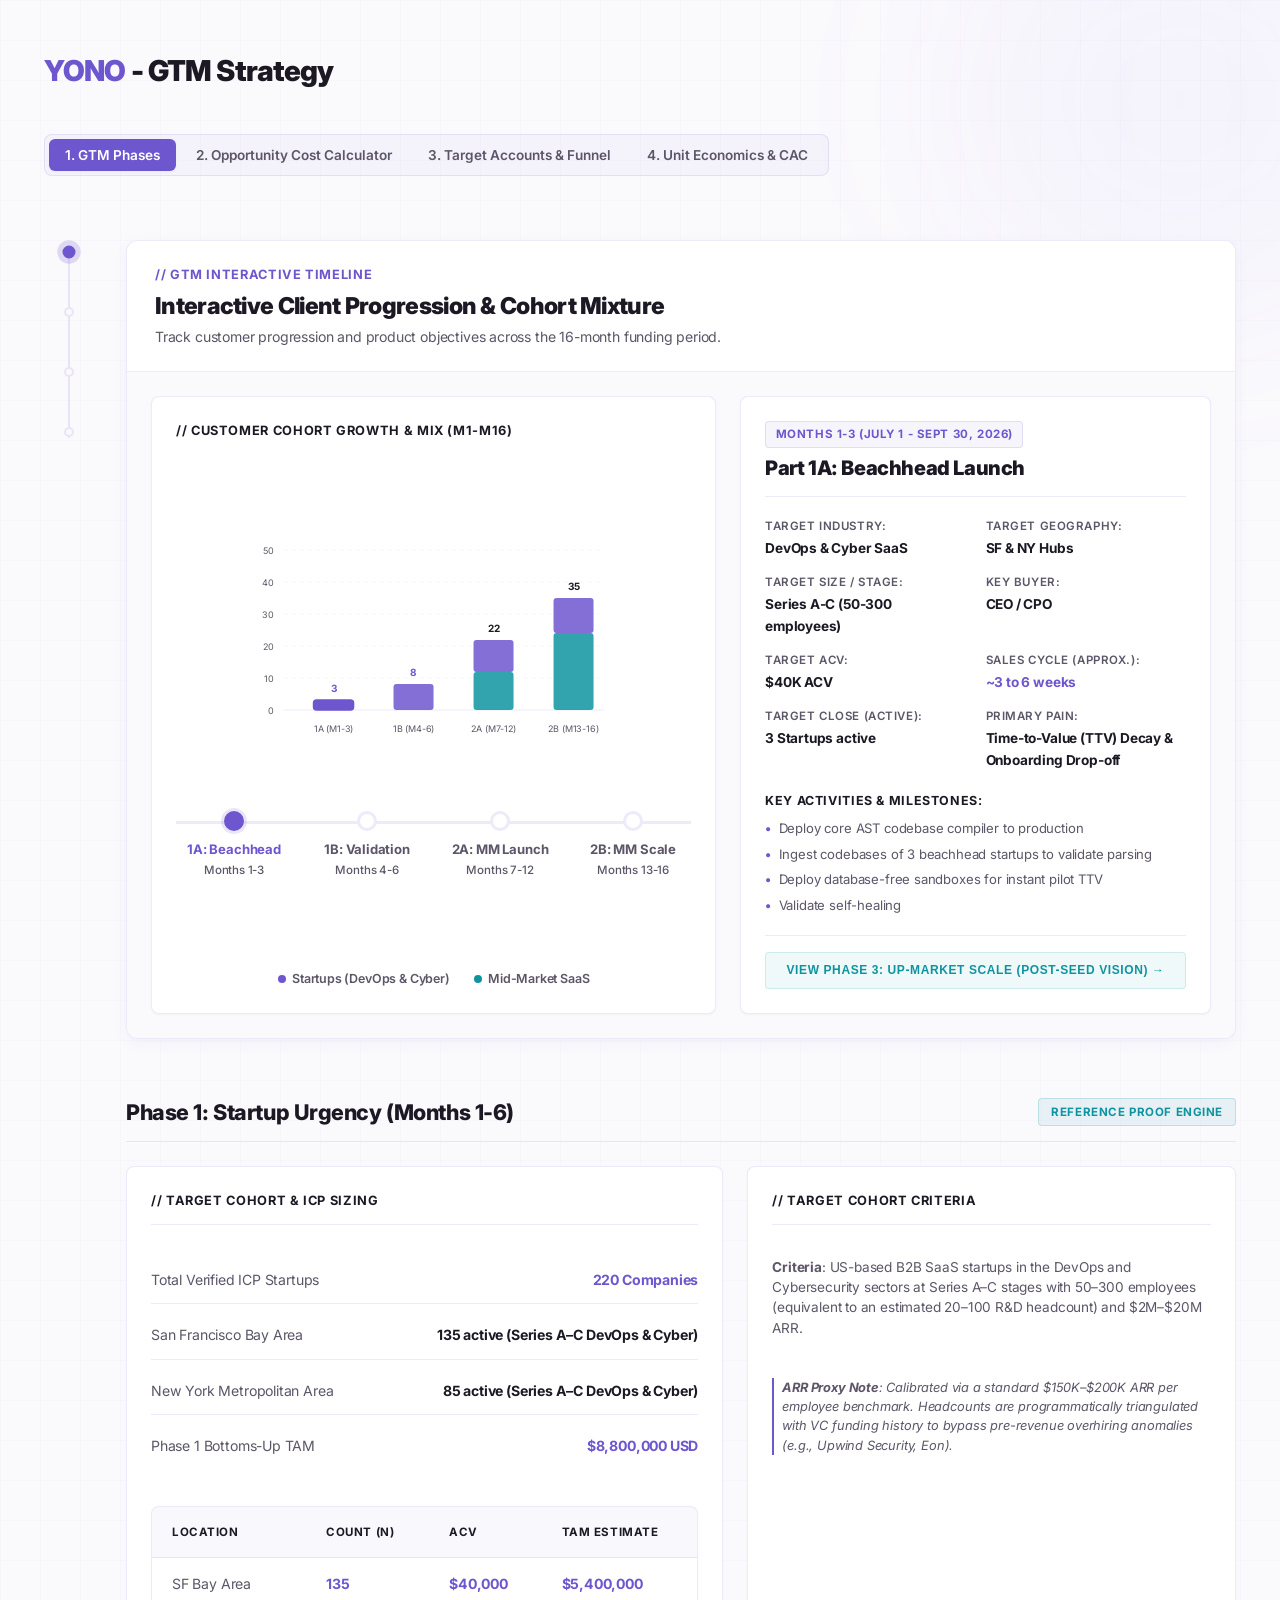
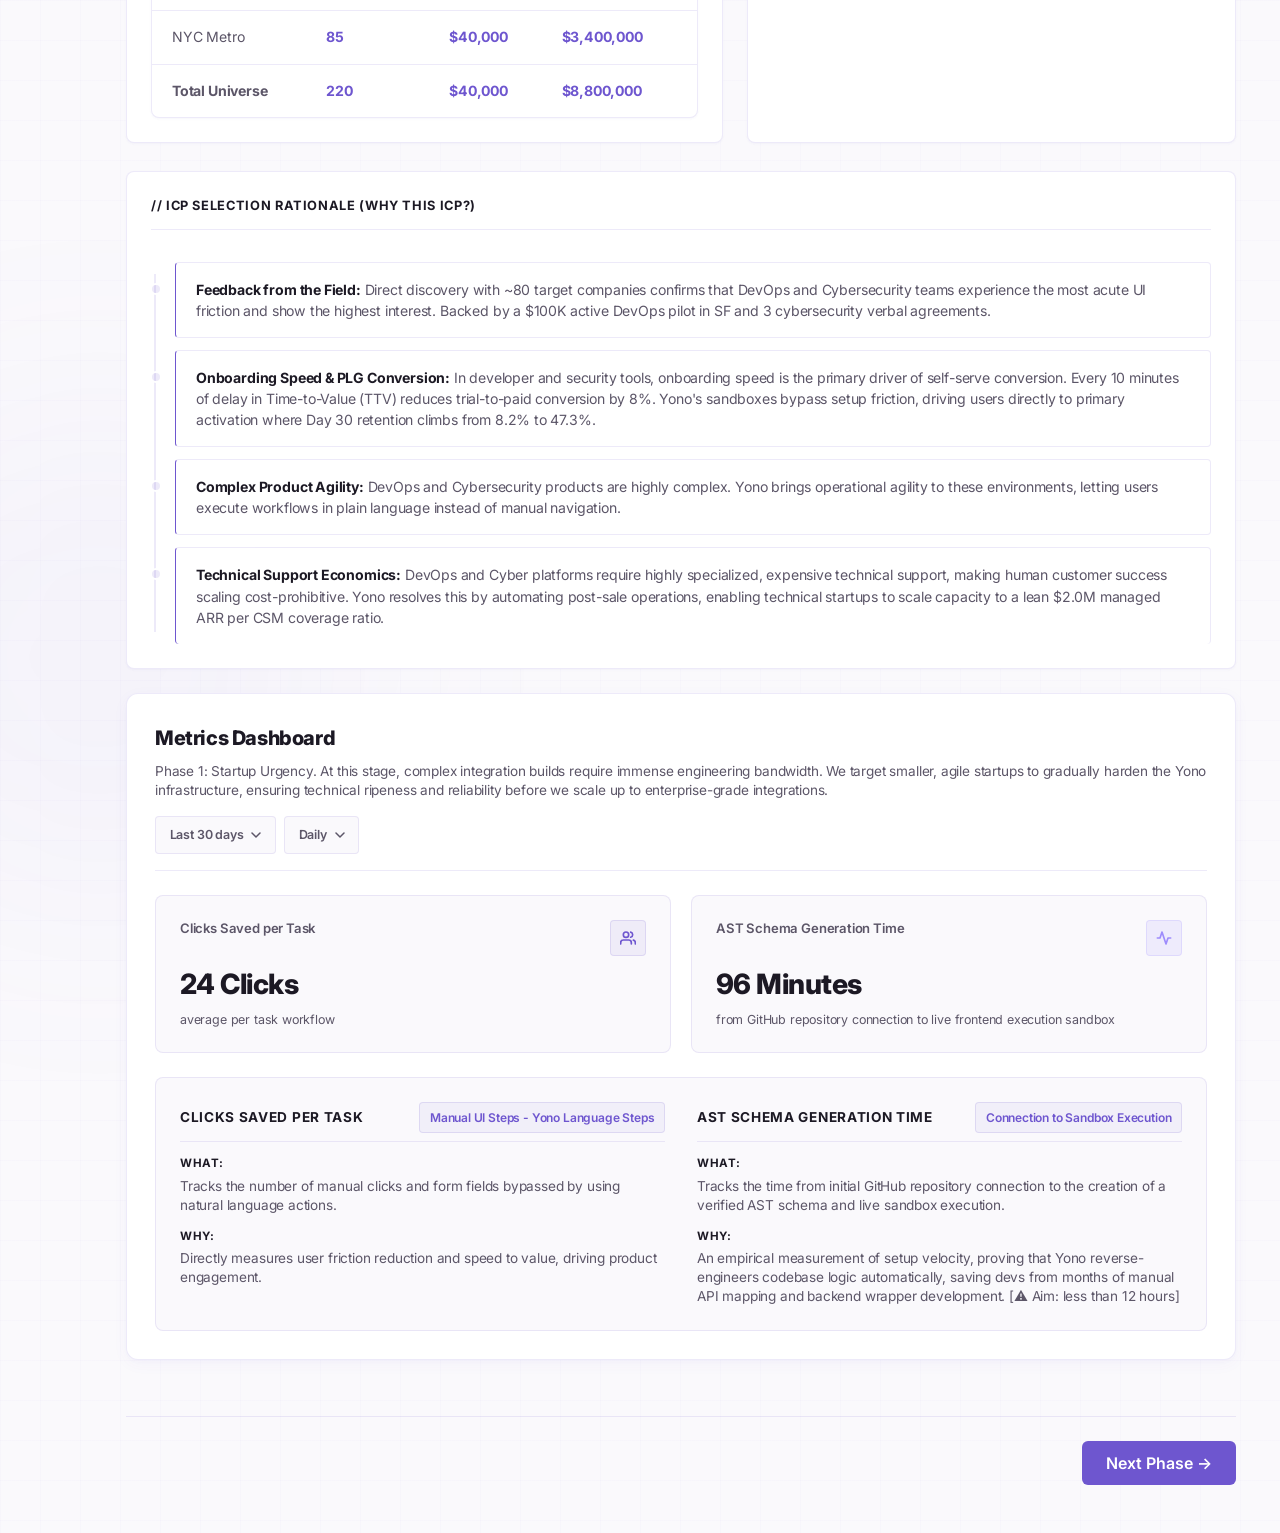
==== commit 09057ee0: "Safe truncation of GTM phases and add navigation buttons" ====
--- a/Yono_GTM_Playbook_UpWest.html
+++ b/Yono_GTM_Playbook_UpWest.html
@@ -2015,7 +2015,7 @@
 </div>
 </div>
 <!-- Phase 1 Details -->
-<div class="tab-content hidden" id="sec-phases" style="display:flex; flex-direction:column; gap:4rem; margin-top:2rem;"><div class="phase-details" id="phase-details-1">
+<div class="phase-details" id="phase-details-1">
 <div class="details-header">
 <h2 class="details-title">Phase 1: Startup Urgency (Months 1-6)</h2>
 <span class="details-badge">Reference Proof Engine</span>
@@ -2102,247 +2102,23 @@
 </div>
 </div>
 <!-- Sourcing Sequence Card -->
-<div class="calc-card" style="margin-top: 0.25rem;">
-<h4 class="calc-title">// Sourcing Sequence (How we get to them)</h4>
-<div class="decision-flow-steps">
-<div class="decision-step">
-<strong>Step 1: Warm Network Introductions:</strong> Map and leverage the founder's extensive network and founder contacts in the US market to secure warm entry points directly to CEOs and CPOs.
-                            </div>
-<div class="decision-step">
-<strong>Step 2: Hiring Trigger Scrapes:</strong> Programmatically scrape LinkedIn, GitHub, and job boards for target companies listing roles like "AI Product Manager," "Copilot Engineer," or "AI UI Developer."
-                            </div>
-<div class="decision-step">
-<strong>Step 3: Trigger-Based Outreach &amp; Yono Lite:</strong> Monitor recent funding alerts and hiring triggers to launch immediate outreach, using 'Yono Lite' (our interactive sandbox demo) to show instant frontend value.
-                            </div>
-</div>
-</div>
+
 <!-- Target Pipeline Funnel -->
-<div class="calc-card" style="margin-top: 0.25rem;">
-<h4 class="calc-title">// Conversion Funnel Pipeline (Target: Close 8 Accounts)</h4>
-<div style="font-size: 0.8rem; color: var(--color-text-secondary); margin-bottom: 0.5rem; line-height: 1.4;">
-                            To secure 8 closed accounts (8 Startups), we run a targeted outreach sequence approaching 200 companies. The funnel operates at: <strong>15.0% demo/meeting rate</strong> → <strong>33.3% pilot rate</strong> → <strong>80.0% signature rate</strong>.
-                        </div>
-<div class="funnel-container">
-<div class="funnel-stage">
-<span class="funnel-stage-name">1. Segment Pool</span>
-<span class="funnel-stage-value">245</span>
-<span class="funnel-stage-conversion">Target Segment</span>
-</div>
-<div class="funnel-stage">
-<span class="funnel-stage-name">2. Approached</span>
-<span class="funnel-stage-value">200</span>
-<span class="funnel-stage-conversion">81.6% Contact Rate</span>
-</div>
-<div class="funnel-stage">
-<span class="funnel-stage-name">3. Demos / Meetings</span>
-<span class="funnel-stage-value">30</span>
-<span class="funnel-stage-conversion">15.0% Meeting Rate</span>
-</div>
-<div class="funnel-stage">
-<span class="funnel-stage-name">4. Pilots / POVs</span>
-<span class="funnel-stage-value">10</span>
-<span class="funnel-stage-conversion">33.3% Pilot Rate</span>
-</div>
-<div class="funnel-stage closed">
-<span class="funnel-stage-name">5. Closed Accounts</span>
-<span class="funnel-stage-value">8</span>
-<span class="funnel-stage-conversion">80.0% Close Rate</span>
-</div>
-</div>
-</div>
+
 <!-- Sales Execution Process -->
-<div class="calc-card" style="margin-top: 0.25rem;">
-<h4 class="calc-title">// Step-by-Step Sales Execution &amp; Internal Closing Flow</h4>
-<div class="process-flow">
-<div class="process-step">
-<span class="process-step-num">Step 1</span>
-<span class="process-step-title">Targeting &amp; Triggers</span>
-<span class="process-step-desc"><strong>Signals</strong>: Scrape active job posts (AI PM, Copilot Developer) and funding announcements for Series A-C DevOps/Cyber startups.</span>
-</div>
-<div class="process-step">
-<span class="process-step-num">Step 2</span>
-<span class="process-step-title">Outreach &amp; Intro</span>
-<span class="process-step-desc"><strong>Approach</strong>: Leverage US founder networks and warm contacts to secure referrals directly to the CEO/CPO.</span>
-</div>
-<div class="process-step">
-<span class="process-step-num">Step 3</span>
-<span class="process-step-title">Demo &amp; Yono Lite</span>
-<span class="process-step-desc"><strong>Selling Tool</strong>: Present a pre-configured Yono Lite frontend sandbox to show automated UI execution to the CPO/CEO.</span>
-</div>
-<div class="process-step">
-<span class="process-step-num">Step 4</span>
-<span class="process-step-title">Zero-DB Pilot</span>
-<span class="process-step-desc"><strong>Internal Process</strong>: Run a 2-week local sandbox pilot. Bypasses databases to avoid security friction and accelerate validation.</span>
-</div>
-<div class="process-step">
-<span class="process-step-num">Step 5</span>
-<span class="process-step-title">Contract Close</span>
-<span class="process-step-desc"><strong>Mechanics</strong>: Secure signed startup agreements ($40K ARR).</span>
-</div>
-</div>
-</div>
+
 
 <!-- Collapsible details for pros/cons and timelines -->
-<details class="deep-dive-drawer">
-<summary class="deep-dive-summary">Phase 1 Deep Dive: Sourcing Index &amp; Timeline Roadmap</summary>
-<div class="deep-dive-inner">
-<div class="narrative-block">
-<span class="narrative-title">// Sourcing Index (3 Examples)</span>
-<div class="table-wrapper">
-<table>
-<thead>
-<tr>
-<th>Target Account</th>
-<th>Location</th>
-<th>Funding Round</th>
-</tr>
-</thead>
-<tbody>
-<tr><td>Kodem</td><td>New York, NY</td><td>Series A ($18.0M) – April 23, 2026</td></tr>
-<tr><td>Artemis</td><td>New York, NY</td><td>Series A ($70.0M) – April 15, 2026</td></tr>
-<tr><td>depthfirst</td><td>San Francisco, CA</td><td>Series B ($80.0M) – March 31, 2026</td></tr>
-
-
-
-
-
-
-
-</tbody>
-</table>
-</div>
-</div>
-<div class="table-wrapper">
-<table>
-<thead>
-<tr>
-<th style="width: 15%;">Month</th>
-<th style="width: 30%;">Milestone Focus</th>
-<th>Key Directives</th>
-</tr>
-</thead>
-<tbody>
-<tr><td class="highlight-mono">Months 1-2</td><td><strong>Gated Ingestion</strong></td><td>Deploy core AST codebase compiler. Ingest startup codebases as early startups to refine compiler handling.</td></tr>
-<tr><td class="highlight-mono">Month 3</td><td><strong>LOI Conversion</strong></td><td>Silicon Valley sales roadshow. Convert active pilots, including our DevOps pilot $100K LOI, into signed startup agreements.</td></tr>
-<tr><td class="highlight-mono">Months 4-6</td><td><strong>Pipeline Maturation &amp; Closing</strong></td><td>Mature active pipeline and close remaining target accounts to secure our initial cohort of startups and early commercial deals.</td></tr>
-</tbody>
-</table>
-</div>
-<!-- Onboarding Diagnostics Block -->
-<div class="narrative-block" style="margin-top: 1.5rem; border-top: 1px dashed var(--color-border); padding-top: 1.5rem;">
-<span class="narrative-title">// Onboarding Diagnostics (0-90 Day Early Churn vs. PMF)</span>
-<p class="narrative-text" style="font-size: 0.85rem; line-height: 1.5; color: var(--color-text-secondary); margin-bottom: 1rem;">
-                                    Failed onboarding is the single largest driver of early customer churn, accounting for <strong>40% to 60%</strong> of all B2B SaaS cancellations. Approximately <strong>43% of logo churn</strong> in mid-market/SMB accounts occurs within the first 90 days. Users who do not perform a core product action within the first 72 hours of signup carry a <strong>90% probability of eventual churn</strong>.
-                                </p>
-<p class="narrative-text" style="font-size: 0.85rem; line-height: 1.5; color: var(--color-text-secondary); margin-bottom: 1rem;">
-<strong>PMF Cohort Baseline</strong>: A healthy cohort retention curve stabilizes at Month 3, flattening around 60%. Continuous linear decay without stabilization indicates a core PMF deficiency rather than onboarding friction. To defend against involuntary credit card failure (accounting for 20%-40% of mid-market churn), Yono deploys a structured dunning sequence.
-                                </p>
-<span class="narrative-title" style="font-size: 0.8rem; opacity: 0.8; display: block; margin-bottom: 0.5rem;">[21-Day Dunning &amp; Revenue Recovery Sequence]</span>
-<div class="table-wrapper">
-<table>
-<thead>
-<tr>
-<th>Timeline</th>
-<th>Action Triggered</th>
-<th>Communication Channel</th>
-<th>Primary Objective</th>
-</tr>
-</thead>
-<tbody>
-<tr>
-<td class="highlight-mono">Day 0</td>
-<td>Payment failure detected</td>
-<td>Automated notification email</td>
-<td>Immediate alert with embedded update link</td>
-</tr>
-<tr>
-<td class="highlight-mono">Day 3</td>
-<td>Second payment retry</td>
-<td>Second automated email</td>
-<td>Escalate urgency and billing discrepancy alert</td>
-</tr>
-<tr>
-<td class="highlight-mono">Day 7</td>
-<td>Third payment retry</td>
-<td>Personalized outreach</td>
-<td>Warning of automated account suspension</td>
-</tr>
-<tr>
-<td class="highlight-mono">Day 14</td>
-<td>Final payment retry</td>
-<td>Urgent warning email</td>
-<td>Final warning detailing platform access block</td>
-</tr>
-<tr>
-<td class="highlight-mono">Day 21</td>
-<td>Account deactivation</td>
-<td>System status change</td>
-<td>Workspace suspension; preserve data for 90 days</td>
-</tr>
-</tbody>
-</table>
-</div>
-</div>
-<!-- Developer Activation Milestones Block -->
-<div class="narrative-block" style="margin-top: 1.5rem; border-top: 1px dashed var(--color-border); padding-top: 1.5rem;">
-<span class="narrative-title">// Developer Activation Milestone Hierarchy</span>
-<p class="narrative-text" style="font-size: 0.85rem; line-height: 1.5; color: var(--color-text-secondary); margin-bottom: 1rem;">
-                                    In developer-led GTM motions, Time-to-Value (TTV) is the single most critical predictor of self-serve conversion. Every <strong>10 minutes</strong> of onboarding delay before a user reaches their first "aha" moment drops trial-to-paid conversion by <strong>8%</strong>. This decay is modeled as: <code>C(t) = C_0 * (0.92)^(t/10)</code>. Focused 7-day trials achieve a <strong>40.4% conversion rate</strong>, outperforming unstructured 60-day trials (30.6%).
-                                </p>
-<div class="table-wrapper">
-<table>
-<thead>
-<tr>
-<th>Activation Level</th>
-<th>Defined Product Action</th>
-<th>Target Onboarding Window</th>
-<th>Day 30 Retention</th>
-<th>Trial Conversion Uplift</th>
-</tr>
-</thead>
-<tbody>
-<tr>
-<td>Pre-Activation</td>
-<td>User account creation / signup</td>
-<td>Session 1 (Under 5 mins)</td>
-<td class="highlight-mono">8.2%</td>
-<td>Baseline (Unqualified)</td>
-</tr>
-<tr>
-<td>Setup Action</td>
-<td>Workspace naming / profile setup</td>
-<td>Session 1 (Under 10 mins)</td>
-<td class="highlight-mono">12.5%</td>
-<td>Minimal correlation to buy</td>
-</tr>
-<tr>
-<td>Primary Activation</td>
-<td>First compile-time AST verification</td>
-<td>First 24 Hours</td>
-<td class="highlight-mono">47.3%</td>
-<td><strong>2.5x conversion uplift</strong></td>
-</tr>
-<tr>
-<td>Secondary Activation</td>
-<td>First teammate invitation / share</td>
-<td>First 3 Days</td>
-<td class="highlight-mono">68.7%</td>
-<td><strong>5.0x conversion uplift</strong></td>
-</tr>
-<tr>
-<td>Habit Activation</td>
-<td>3+ active code execution sessions</td>
-<td>First 7 Days</td>
-<td class="highlight-mono">65.8%</td>
-<td>Maximum expansion potential</td>
-</tr>
-</tbody>
-</table>
-</div>
-</div>
-</div>
-</details>
-</div><div class="phase-details" id="phase-details-2">
+
+
+<div style="margin-top: 2rem; padding-top: 1.5rem; border-top: 1px solid var(--color-border); display: flex; justify-content: flex-end;">
+<button class="tab-btn" onclick="switchTab('phase-details-2')" style="background-color: var(--color-accent); color: white; padding: 12px 24px; font-size: 1rem;">
+                        Next Phase →
+                    </button>
+</div>
+</div>
+<!-- Phase 2 Details -->
+<div class="phase-details hidden" id="phase-details-2">
 <div class="details-header">
 <h2 class="details-title">Phase 2: Mid-Market Expansion (Months 7-16)</h2>
 <span class="details-badge">Commercial ICP Core</span>
@@ -2397,346 +2173,23 @@
 </div>
 </div>
 <!-- Sourcing Sequence Card -->
-<div class="calc-card" style="margin-top: 0.25rem;">
-<h4 class="calc-title">// Sourcing Sequence (How we get to them)</h4>
-<div class="decision-flow-steps">
-<div class="decision-step">
-<strong>Step 1: Segment Filtering:</strong> Query B2B SaaS platforms in the Fortune 1000–3000 tier, as well as private SaaS with 150–500 employees ($15M–$60M ARR) operating at cash-flow break-even or net profitability.
-                            </div>
-<div class="decision-step">
-<strong>Step 2: Warm Network Introductions:</strong> Leverage extensive founder network connections in the US market to secure warm introductions directly to CPOs and CTOs.
-                            </div>
-<div class="decision-step">
-<strong>Step 3: Case-Study Led Outbound:</strong> Combine targeted Yono Lite sandbox demos with verified results from early customers (such as clicks saved and setup speed) to prove value before the first meeting.
-                            </div>
-</div>
-</div>
+
 <!-- Target Pipeline Funnel -->
-<div class="calc-card" style="margin-top: 0.25rem;">
-<h4 class="calc-title">// Conversion Funnel Pipeline (Target: Close 10 Accounts)</h4>
-<div style="font-size: 0.8rem; color: var(--color-text-secondary); margin-bottom: 0.5rem; line-height: 1.4;">
-                            To secure 10 closed Mid-Market accounts, we source and approach 200 accounts. The funnel operates at: <strong>20.0% demo/meeting rate</strong> → <strong>50.0% POV rate</strong> → <strong>75.0% InfoSec clearance rate</strong> → <strong>66.7% signature rate</strong>.
-                        </div>
-<div class="funnel-container">
-<div class="funnel-stage">
-<span class="funnel-stage-name">1. Segment Pool</span>
-<span class="funnel-stage-value">1,200</span>
-<span class="funnel-stage-conversion">Target Segment</span>
-</div>
-<div class="funnel-stage">
-<span class="funnel-stage-name">2. Approached</span>
-<span class="funnel-stage-value">200</span>
-<span class="funnel-stage-conversion">16.7% Sourced Rate</span>
-</div>
-<div class="funnel-stage">
-<span class="funnel-stage-name">3. Demos / Meetings</span>
-<span class="funnel-stage-value">40</span>
-<span class="funnel-stage-conversion">20.0% Meeting Rate</span>
-</div>
-<div class="funnel-stage">
-<span class="funnel-stage-name">4. POVs</span>
-<span class="funnel-stage-value">20</span>
-<span class="funnel-stage-conversion">50.0% POV Rate</span>
-</div>
-<div class="funnel-stage">
-<span class="funnel-stage-name">5. InfoSec Cleared</span>
-<span class="funnel-stage-value">15</span>
-<span class="funnel-stage-conversion">75.0% Security Clear</span>
-</div>
-<div class="funnel-stage closed">
-<span class="funnel-stage-name">6. Closed Won</span>
-<span class="funnel-stage-value">10</span>
-<span class="funnel-stage-conversion">66.7% Close Rate</span>
-</div>
-</div>
-</div>
+
 <!-- Sales Execution Process -->
-<div class="calc-card" style="margin-top: 0.25rem;">
-<h4 class="calc-title">// Step-by-Step Sales Execution &amp; Internal Closing Flow</h4>
-<div class="process-flow">
-<div class="process-step">
-<span class="process-step-num">Step 1</span>
-<span class="process-step-title">Targeting &amp; Scale</span>
-<span class="process-step-desc"><strong>Signals</strong>: Filter B2B SaaS platforms in the Fortune 1000–3000 tier and profitable private SaaS ($20M–$100M ARR).</span>
-</div>
-<div class="process-step">
-<span class="process-step-num">Step 2</span>
-<span class="process-step-title">Outbound Prep</span>
-<span class="process-step-desc"><strong>Approach</strong>: Deliver custom Yono Lite sandboxes that demonstrate deterministic execution. The core objective is technical hardening—testing edge cases and building the necessary engineering readiness required for mid-market scale without prematurely burning enterprise leads.</span>
-</div>
-<div class="process-step">
-<span class="process-step-num">Step 3</span>
-<span class="process-step-title">Demo &amp; CPO Alignment</span>
-<span class="process-step-desc"><strong>Buying Center</strong>: Align with the CPO (on UX adoption and feature expansion) and CTO (on technical infrastructure).</span>
-</div>
-<div class="process-step">
-<span class="process-step-num">Step 4</span>
-<span class="process-step-title">Technical POV</span>
-<span class="process-step-desc"><strong>Internal Process</strong>: Run a 30-day technical POV mapping core workflows, demonstrating adoption metrics directly to CPO.</span>
-</div>
-<div class="process-step">
-<span class="process-step-num">Step 5</span>
-<span class="process-step-title">Security &amp; Close</span>
-<span class="process-step-desc"><strong>Mechanics</strong>: Review SOC-2 Type II and configure BYOK to clear CISO/CTO objections. Invoiced annually in advance.</span>
-</div>
-</div>
-</div>
+
 
 <!-- Collapsible details for roadmaps -->
-<details class="deep-dive-drawer">
-<summary class="deep-dive-summary">Phase 2 Deep Dive: Narrative &amp; Timeline Roadmap</summary>
-<div class="deep-dive-inner">
-<div class="narrative-block">
-<span class="narrative-title">// Strategic Narrative</span>
-<p class="narrative-text">
-                                    Mid-market software companies have stable budgets but face low feature utilization and product stagnation—an industry-wide SaaS challenge right now. Helping users easily discover secondary features directly drives adoption, unlocks expansion revenue, and protects Net Dollar Retention. To support runway growth, we collect payments annually in advance.
-                                </p>
-</div>
-<div class="table-wrapper">
-<table>
-<thead>
-<tr>
-<th style="width: 15%;">Month</th>
-<th style="width: 30%;">Milestone Focus</th>
-<th>Key Directives</th>
-</tr>
-</thead>
-<tbody>
-<tr><td class="highlight-mono">Months 7-8</td><td><strong>Outbound Scaling</strong></td><td>Onboard GTM Rep #1. Extract mid-market target lists and launch structured tech-trigger email campaigns.</td></tr>
-<tr><td class="highlight-mono">Months 9-10</td><td><strong>Plugins &amp; SOC-2 II</strong></td><td>Deploy native plugins for Shopify and WordPress ecosystems. Complete SOC-2 Type II audit to support mid-market accounts.</td></tr>
-<tr><td class="highlight-mono">Months 11-12</td><td><strong>$1.0M ARR Milestone</strong></td><td>Cross $1.0M ARR run-rate milestone by Month 12 (10 SMB + 12 Mid-Market accounts at $40K ACV, plus 8 Design Partners at $15K ACV). Secure advance annual cash collections and begin Seed round preparation.</td></tr>
-</tbody>
-</table>
-</div>
-<!-- Onboarding & Friction Diagnostics Block -->
-<div class="narrative-block" style="margin-top: 1.5rem; border-top: 1px dashed var(--color-border); padding-top: 1.5rem;">
-<span class="narrative-title">// Onboarding &amp; Friction Diagnostics</span>
-<p class="narrative-text" style="font-size: 0.85rem; line-height: 1.5; color: var(--color-text-secondary); margin-bottom: 1rem;">
-                                    Enterprise onboarding across cybersecurity and fintech is characterized by massive technical friction, resulting in prolonged stabilization runways. In security, initial log ingestion and validated detection coverage takes <strong>8 to 12 weeks</strong>, stretching to <strong>16 weeks</strong> in highly regulated environments, with an additional <strong>6 months</strong> of use-case tuning required to establish an operational baseline. In corporate fintech, onboarding clients averages <strong>49 days</strong>, with <strong>5% to 10%</strong> of applications abandoned entirely due to manual document collection and red-tape KYC friction.
-                                </p>
-<span class="narrative-title" style="font-size: 0.8rem; opacity: 0.8; display: block; margin-bottom: 0.5rem;">[Onboarding Parameter Comparison Table]</span>
-<div class="table-wrapper" style="margin-bottom: 1.5rem;">
-<table>
-<thead>
-<tr>
-<th>Onboarding Parameter</th>
-<th>Cybersecurity Platforms (SIEM/SOAR/SOC)</th>
-<th>Fintech Platforms (Treasury/AML/KYC)</th>
-</tr>
-</thead>
-<tbody>
-<tr>
-<td>Average Technical Setup</td>
-<td>8 to 12 weeks (standard) | 6 to 12 months (self-managed)</td>
-<td>49 days (treasury client) | 6 to 12 months (core AML)</td>
-</tr>
-<tr>
-<td>Stabilization Runway</td>
-<td>6 months for tuning | 9 months for deep integration</td>
-<td>3 to 8 months for internal staff competency</td>
-</tr>
-<tr>
-<td>Key Inefficiencies</td>
-<td>Parser development, log configuration, false positive tuning</td>
-<td>Redundant data entry (61% of asks), manual KYC verification</td>
-</tr>
-<tr>
-<td>GTM Impact of Delay</td>
-<td>Continued threat exposure, security team fatigue</td>
-<td>Deferred revenue recognition, 5%-10% client application drop-off</td>
-</tr>
-</tbody>
-</table>
-</div>
-<p class="narrative-text" style="font-size: 0.85rem; line-height: 1.5; color: var(--color-text-secondary); margin-bottom: 1rem;">
-<strong>Workflow Friction &amp; Support Costs</strong>: Alert overload in security centers (averaging 22,111 alerts per week with a 90% false-positive rate) causes analyst burnout, leading to <strong>42% to 63%</strong> of security alerts going completely uninvestigated. In fintech, friction-driven drop-off is penalized by a high <strong>$14,700 CAC</strong> for mid-market accounts. Repetitive "Tier-0" help desk tickets (such as password resets costing $70 per human incident) account for <strong>35% to 50%</strong> of overall support ticket volume. Yono bypasses these manual UI steps, completing actions via natural language in the backend at an automated cost of <strong>$0.50 to $2.37</strong> per execution.
-                                </p>
-<span class="narrative-title" style="font-size: 0.8rem; opacity: 0.8; display: block; margin-bottom: 0.5rem;">[Friction &amp; Support Metric Comparison]</span>
-<div class="table-wrapper">
-<table>
-<thead>
-<tr>
-<th>Friction and Support Metric</th>
-<th>Cybersecurity SOC Environments</th>
-<th>Fintech B2B Platforms</th>
-</tr>
-</thead>
-<tbody>
-<tr>
-<td>Workflow/Alert Abandonment</td>
-<td class="highlight-mono">42% – 63% of alerts ignored</td>
-<td class="highlight-mono">7.7% – 10% onboarding abandonment</td>
-</tr>
-<tr>
-<td>Weekly Alert / Monthly Ticket Volume</td>
-<td>22,111 alerts per week (Avg. SOC)</td>
-<td>0.4 – 1.2 tickets per customer per month</td>
-</tr>
-<tr>
-<td>Primary Driver of Friction</td>
-<td>90% false-positive rate, tool sprawl</td>
-<td>Redundant data entry (61% of users), KYC collection</td>
-</tr>
-<tr>
-<td>Tier-0 Repetitive Ticket %</td>
-<td class="highlight-mono">35% – 50% of tickets</td>
-<td class="highlight-mono">35% – 40% of tickets</td>
-</tr>
-<tr>
-<td>Cost Per Human-Handled Incident</td>
-<td class="highlight-mono">$25 – $40+ ($70 password resets)</td>
-<td class="highlight-mono">$18 – $35 (SaaS) | $30 – $60 (Enterprise)</td>
-</tr>
-</tbody>
-</table>
-</div>
-</div>
-<!-- Platform Technical Debt & Feature Stagnation Block -->
-<div class="narrative-block" style="margin-top: 1.5rem; border-top: 1px dashed var(--color-border); padding-top: 1.5rem;">
-<span class="narrative-title">// Platform Technical Debt &amp; Legacy Architecture</span>
-<p class="narrative-text" style="font-size: 0.85rem; line-height: 1.5; color: var(--color-text-secondary); margin-bottom: 1rem;">
-                                    Profitable SaaS platforms built before 2018 carry severe security debt. Approximately <strong>32% of codebases</strong> continue to run outdated jQuery dependencies, and many run End-of-Life (EOL) AngularJS frameworks that are vulnerable to high-severity XSS and ReDoS exploits (e.g. CVE-2024-21490 CVSS 7.5, which drives CPU utilization to 100%). With the median time to remediate security debt rising to <strong>252 days</strong>, completely refactoring these frontends is a massive bottleneck. Yono's AXP bypasses vulnerable UI layers, ingesting codebase syntax to execute backend logic natively.
-                                </p>
-<span class="narrative-title" style="font-size: 0.8rem; opacity: 0.8; display: block; margin-bottom: 0.5rem;">[Legacy Stack Component Comparison]</span>
-<div class="table-wrapper" style="margin-bottom: 1.5rem;">
-<table>
-<thead>
-<tr>
-<th>Legacy Stack Component</th>
-<th>Production Prevalence</th>
-<th>End-of-Life / Support Status</th>
-<th>Key High-Severity Security Risks</th>
-</tr>
-</thead>
-<tbody>
-<tr>
-<td class="highlight-mono">jQuery (Pre-v3.4.0)</td>
-<td>32% of enterprise codebases | 73% of web properties</td>
-<td>Active, but 90% of instances are 4+ years out of date</td>
-<td>Cross-Site Scripting (XSS) via HTML parser (CVE-2020-11023)</td>
-</tr>
-<tr>
-<td class="highlight-mono">AngularJS (v1.x)</td>
-<td>Widespread in pre-2018 enterprise/financial portals</td>
-<td>Reached EOL on Dec 31, 2021; no official patches</td>
-<td>Regular Expression Denial of Service (ReDoS) (CVE-2024-21490)</td>
-</tr>
-<tr>
-<td class="highlight-mono">Open Source Supply Chain</td>
-<td>97% of codebases contain open-source components</td>
-<td>91% of codebases contain outdated libraries</td>
-<td>70% of critical security debt is in 3rd-party components</td>
-</tr>
-</tbody>
-</table>
-</div>
-<p class="narrative-text" style="font-size: 0.85rem; line-height: 1.5; color: var(--color-text-secondary); margin-bottom: 1rem;">
-<strong>Feature Stagnation &amp; Net Dollar Retention (NDR)</strong>: Approximately <strong>80% of built B2B features are rarely or never used</strong>. An application's features are highly congested; users engage regularly with only 5 to 8 features out of 40–60. This discovery bottleneck directly drives NDR stagnation: companies in the bottom quartile of adoption struggle with <strong>85% to 95% NDR</strong>, whereas top-quartile performers achieve <strong>115% to 125% NDR</strong>. At scale, expansion must drive up to <strong>58% of new ARR</strong> ($50M-$100M ARR range), making Yono's natural language feature-activation capability a key NDR booster.
-                                </p>
-<span class="narrative-title" style="font-size: 0.8rem; opacity: 0.8; display: block; margin-bottom: 0.5rem;">[Product Adoption &amp; NDR Metrics]</span>
-<div class="table-wrapper">
-<table>
-<thead>
-<tr>
-<th>Product Adoption Metric</th>
-<th>Bottom-Quartile Performers</th>
-<th>Median SaaS Benchmark</th>
-<th>Top-Quartile / Elite Performers</th>
-</tr>
-</thead>
-<tbody>
-<tr>
-<td>Net Dollar Retention (NDR)</td>
-<td class="highlight-mono">85% – 95%</td>
-<td class="highlight-mono">101% (Private) | 110% (Public)</td>
-<td class="highlight-mono">115% – 125% (Private) | &gt;130% (Public)</td>
-</tr>
-<tr>
-<td>Feature Adoption Rate (30-day)</td>
-<td class="highlight-mono">&lt; 35%</td>
-<td class="highlight-mono">35% – 45%</td>
-<td class="highlight-mono">60% – 70%+</td>
-</tr>
-<tr>
-<td>Month-3 User Retention Rate</td>
-<td class="highlight-mono">&lt; 2.0%</td>
-<td class="highlight-mono">3.8%</td>
-<td class="highlight-mono">18.5%+</td>
-</tr>
-<tr>
-<td>Expansion % of New ARR</td>
-<td class="highlight-mono">&lt; 25%</td>
-<td class="highlight-mono">40% overall median</td>
-<td class="highlight-mono">58% ($50M–$100M) | 67% (&gt;$100M)</td>
-</tr>
-</tbody>
-</table>
-</div>
-<div style="margin-top: 1.5rem; padding-top: 1.5rem; border-top: 1px solid var(--color-border);">
-<p class="narrative-text" style="font-size: 0.85rem; line-height: 1.5; color: var(--color-text-secondary); margin-bottom: 1rem;">
-<strong>GTM Unit Economics &amp; Scalability Projections (Theoretical Sizing Model)</strong>:
-                                        This section presents our theoretical planning targets mapped against institutional investment benchmarks (such as a 3:1 LTV:CAC threshold). 
-                                        <br/><br/>
-<span style="display: block; font-style: italic; border-left: 2px solid var(--color-accent); padding-left: 0.5rem;">
-<strong>Theoretical Model Disclaimer:</strong> These metrics are planning models designed to size operational capital requirements and scalability. They are **highly unreliable for predicting near-term financial performance** at this pre-revenue stage, where we rely on early signal rather than historical data.
-                                        </span>
-</p>
-<span class="narrative-title" style="font-size: 0.8rem; opacity: 0.8; display: block; margin-bottom: 0.5rem;">[Unit Economics &amp; CAC Sizing Projections]</span>
-<div class="table-wrapper">
-<table>
-<thead>
-<tr>
-<th>Metric Dimension</th>
-<th>Phase 1 (Startup Beachhead)</th>
-<th>Phase 2 (Mid-Market SaaS)</th>
-<th>Target Health Benchmark</th>
-<th>Data / Proxy Source</th>
-</tr>
-</thead>
-<tbody>
-<tr>
-<td>Annual Contract Value (ACV)</td>
-<td class="highlight-mono">$40,000 (Flat)</td>
-<td class="highlight-mono">$40,000 (Flat)</td>
-<td>Enforced Pricing</td>
-<td>Yono standard contract pricing</td>
-</tr>
-<tr>
-<td>Model Customer Lifetime Value (LTV)</td>
-<td class="highlight-mono">$120,000</td>
-<td class="highlight-mono">$120,000</td>
-<td>Scale Sizing</td>
-<td>Assumes 3-year average customer lifetime</td>
-</tr>
-<tr>
-<td>Estimated Customer Acquisition Cost (CAC)</td>
-<td class="highlight-mono">~$5,000</td>
-<td class="highlight-mono">~$14,700</td>
-<td>Capital Efficiency</td>
-<td>GTM tooling &amp; representative headcount</td>
-</tr>
-<tr>
-<td>Projected LTV:CAC Ratio</td>
-<td class="highlight-mono">~24.0x</td>
-<td class="highlight-mono">~8.1x</td>
-<td class="highlight-mono">≥ 3.0x</td>
-<td>UpWest investment standard</td>
-</tr>
-<tr>
-<td>CAC Payback Period</td>
-<td class="highlight-mono">~1.5 Months</td>
-<td class="highlight-mono">~4.4 Months</td>
-<td class="highlight-mono">≤ 12.0 Months</td>
-<td>Industry top-quartile payback speed</td>
-</tr>
-</tbody>
-</table>
-</div>
-</div>
-</div>
-</div>
-</details>
-</div><div class="phase-details" id="phase-details-3">
+
+
+<div style="margin-top: 2rem; padding-top: 1.5rem; border-top: 1px solid var(--color-border); display: flex; justify-content: flex-end;">
+<button class="tab-btn" onclick="switchTab('phase-details-3')" style="background-color: var(--color-accent); color: white; padding: 12px 24px; font-size: 1rem;">
+                        Next Phase →
+                    </button>
+</div>
+</div>
+<!-- Phase 3 Details -->
+<div class="phase-details hidden" id="phase-details-3">
 <div class="details-header">
 <h2 class="details-title">Phase 3: Up-Market Scale</h2>
 <span class="details-badge">Enterprise Scaling</span>
@@ -2833,11 +2286,7 @@
 </div>
 </div>
 </details>
-</div></div>
-<!-- Phase 2 Details -->
-
-<!-- Phase 3 Details -->
-
+</div>
 </section>
 <!-- ================== SECTION 2: OPPORTUNITY COST CALCULATOR ================== -->
 <section class="tab-content hidden" id="sec-calculator">
@@ -3110,31 +2559,6 @@
 </div>
 <!-- Script Block -->
 <script>
-        function switchMainTab(tabId, event) {
-            const timeline = document.getElementById('sec-timeline');
-            const phases = document.getElementById('sec-phases');
-            if (timeline) timeline.classList.add('hidden');
-            if (phases) phases.classList.add('hidden');
-            
-            const buttons = document.querySelectorAll('.tab-btn');
-            buttons.forEach(btn => btn.classList.remove('active'));
-            
-            const target = document.getElementById(tabId);
-            if (target) target.classList.remove('hidden');
-            if (event && event.target) {
-                event.target.classList.add('active');
-            }
-        }
-        
-        document.addEventListener('DOMContentLoaded', () => {
-            // Initial state
-            const timeline = document.getElementById('sec-timeline');
-            if (timeline) timeline.classList.remove('hidden');
-            const phases = document.getElementById('sec-phases');
-            if (phases) phases.classList.add('hidden');
-        });
-
-
         // Tab switching logic
         function switchTab(tabId) {
             // Hide all tab contents
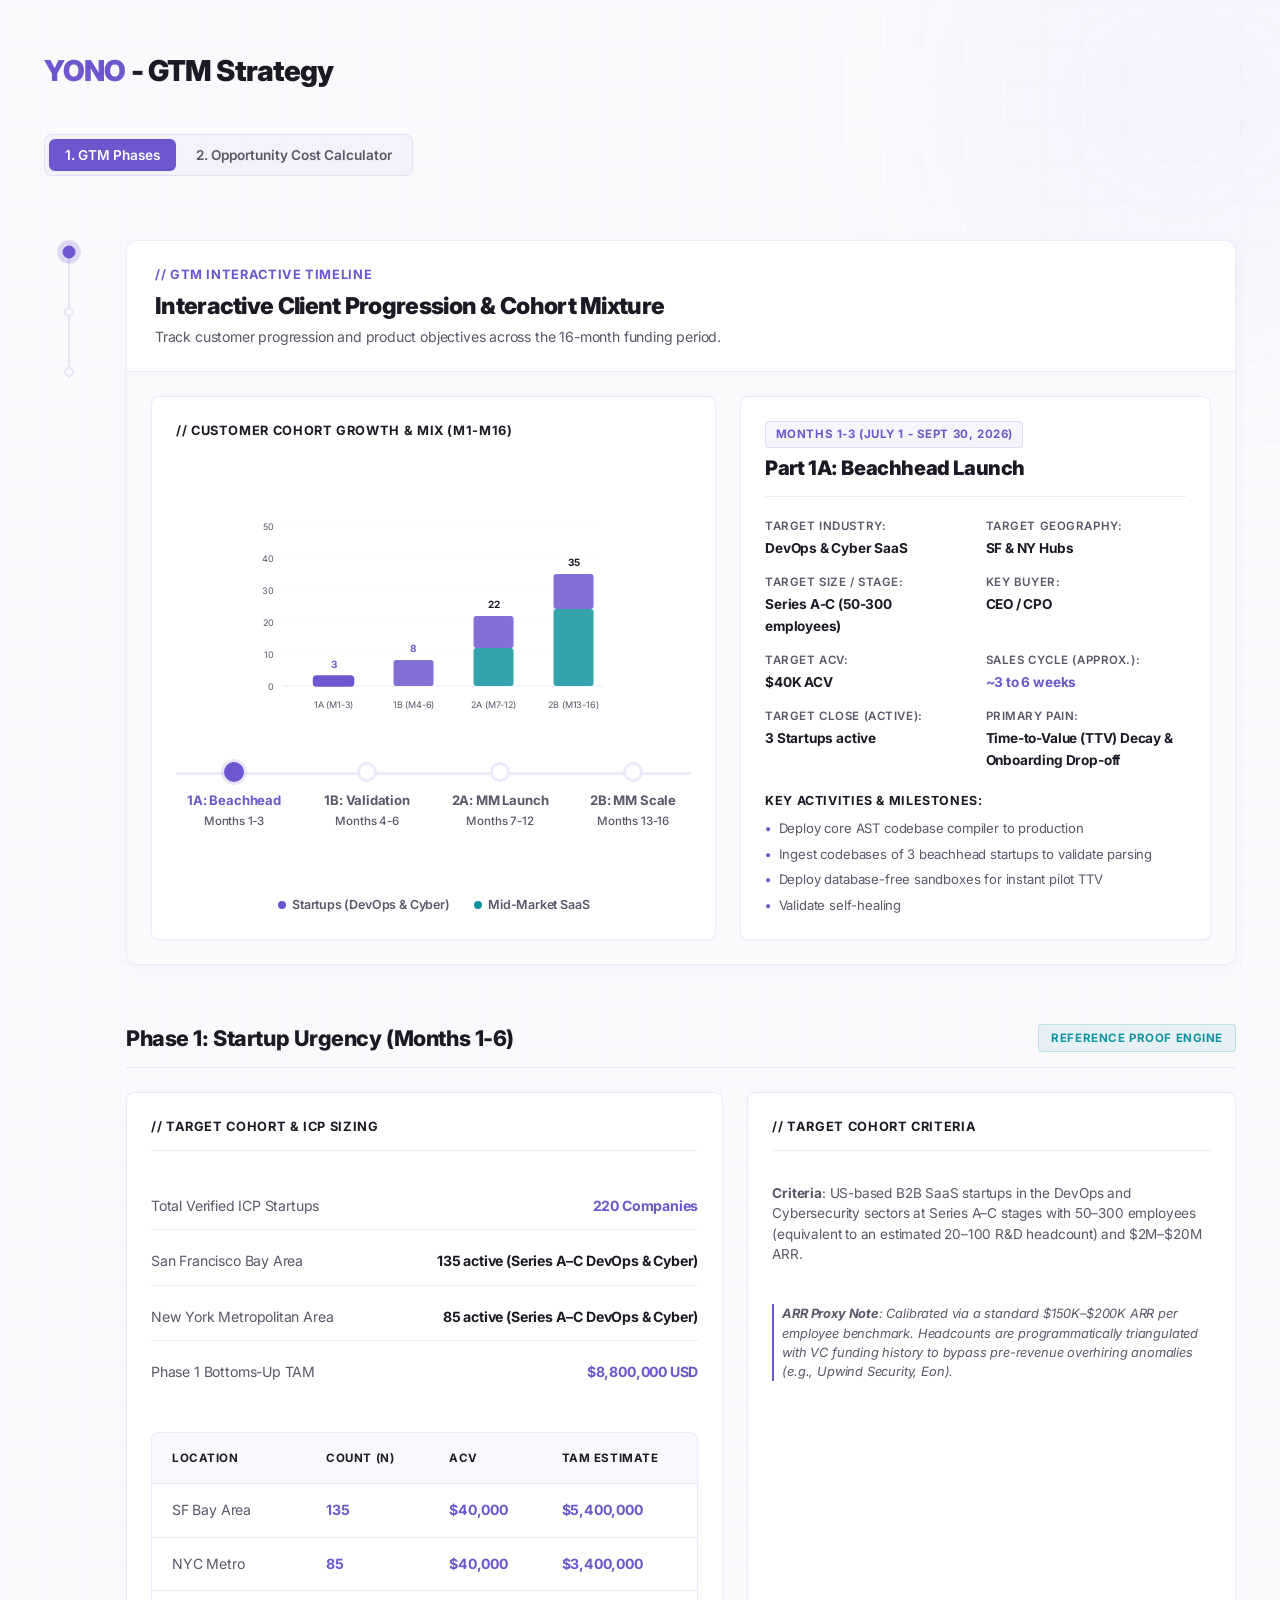
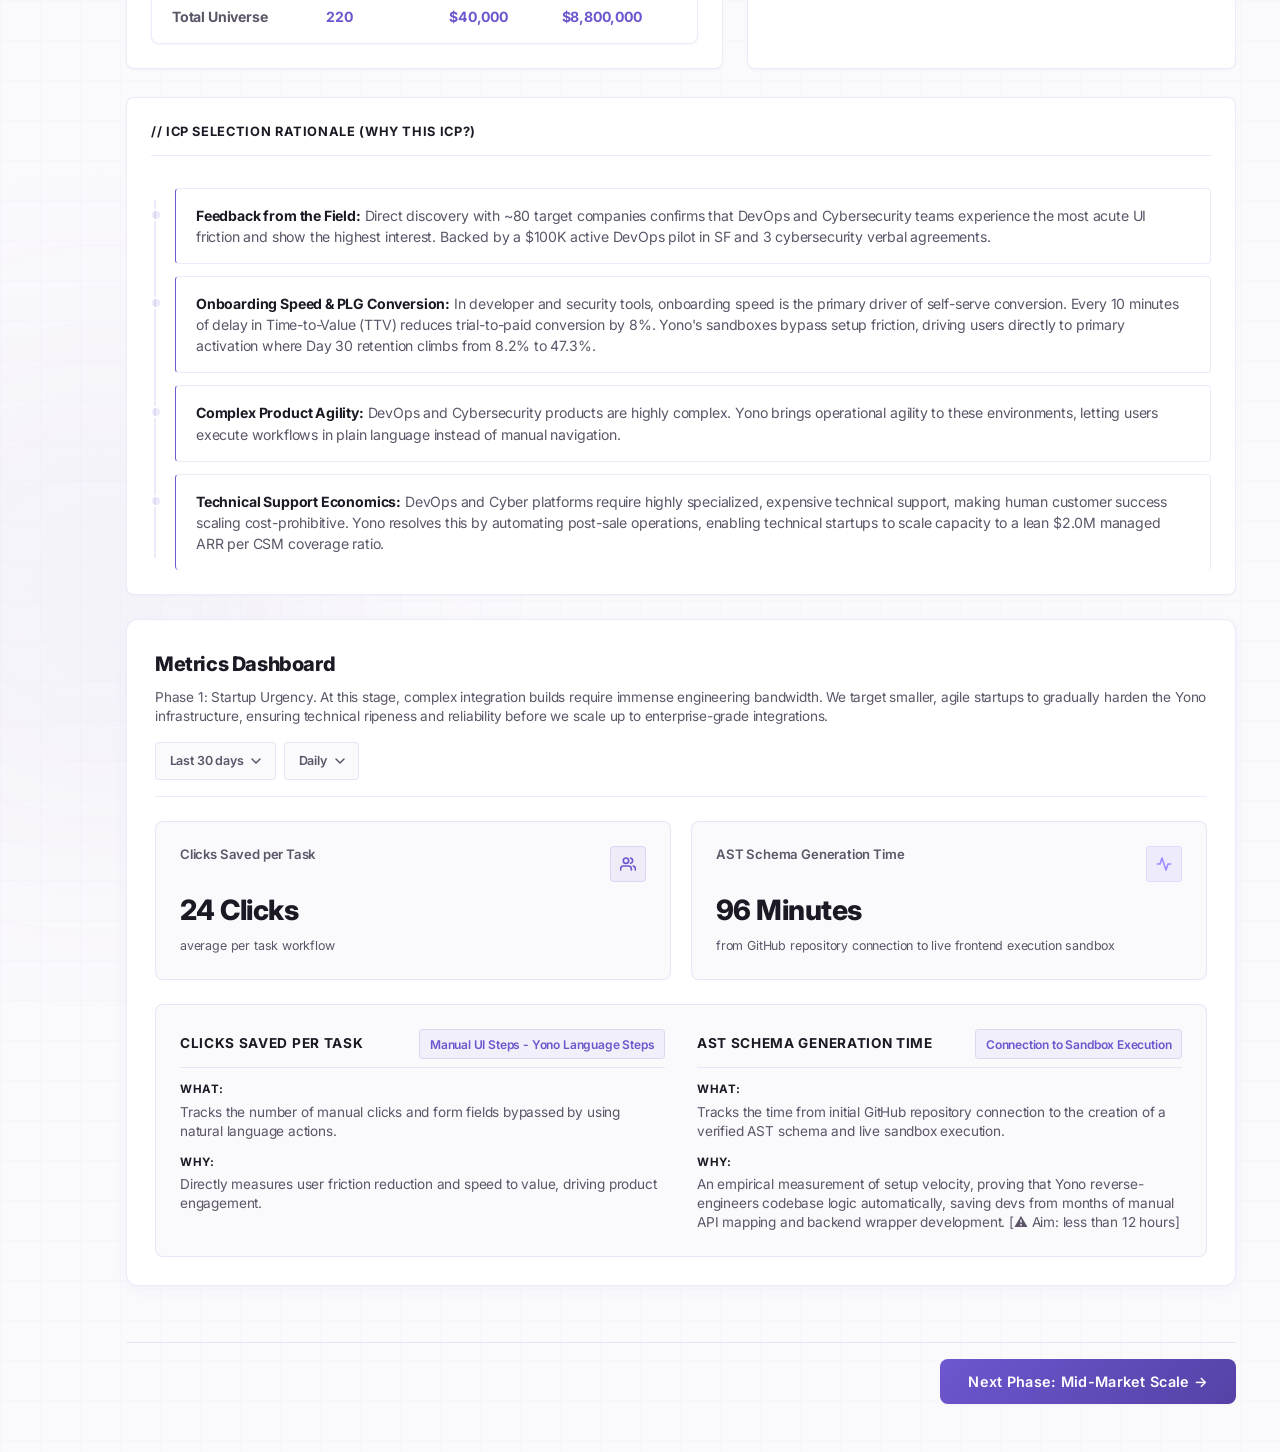
==== commit 1bb5cc02: "Add and finalize UpWest GTM Playbook" ====
--- a/Yono_GTM_Playbook_UpWest.html
+++ b/Yono_GTM_Playbook_UpWest.html
@@ -1,16 +1,17 @@
 <!DOCTYPE html>
-
 <html lang="en">
 <head>
-<meta charset="utf-8"/>
-<meta content="width=device-width, initial-scale=1.0" name="viewport"/>
-<title>YONO - GTM Strategy</title>
-<meta content="YONO Go-To-Market Playbook detailing the stealth infrastructure layer for actionable interfaces, containing commercial strategy phases, target accounts, and opportunity cost calculations." name="description"/>
-<!-- Google Fonts -->
-<link href="https://fonts.googleapis.com" rel="preconnect"/>
-<link crossorigin="" href="https://fonts.gstatic.com" rel="preconnect"/>
-<link href="https://fonts.googleapis.com/css2?family=Inter:wght@400;500;600;700&amp;family=JetBrains+Mono:wght@400;500;600;700;800&amp;display=swap" rel="stylesheet"/>
-<style>
+    <meta charset="UTF-8">
+    <meta name="viewport" content="width=device-width, initial-scale=1.0">
+    <title>YONO - GTM Strategy</title>
+    <meta name="description" content="YONO Go-To-Market Playbook detailing the stealth infrastructure layer for actionable interfaces, containing commercial strategy phases, target accounts, and opportunity cost calculations.">
+    
+    <!-- Google Fonts -->
+    <link rel="preconnect" href="https://fonts.googleapis.com">
+    <link rel="preconnect" href="https://fonts.gstatic.com" crossorigin>
+    <link href="https://fonts.googleapis.com/css2?family=Inter:wght@400;500;600;700&family=JetBrains+Mono:wght@400;500;600;700;800&display=swap" rel="stylesheet">
+
+        <style>
         /* CSS Variables - Premium Lavender Light Theme */
         :root {
             --color-bg: #FAF9FC; /* Modern crisp off-white with subtle lavender tint */
@@ -194,6 +195,27 @@
         .tab-content.hidden {
             display: none !important;
         }
+        
+        .executive-btn {
+            background: linear-gradient(135deg, var(--color-accent) 0%, #5642A6 100%);
+            color: #FFFFFF;
+            padding: 0.85rem 1.75rem;
+            border: none;
+            border-radius: var(--radius-md);
+            font-family: var(--font-sans);
+            font-size: 0.9rem;
+            font-weight: 600;
+            cursor: pointer;
+            box-shadow: var(--shadow-sm);
+            transition: all 0.25s ease;
+            letter-spacing: 0.02em;
+        }
+        
+        .executive-btn:hover {
+            transform: translateY(-2px);
+            box-shadow: var(--shadow-md);
+            background: linear-gradient(135deg, var(--color-accent-hover) 0%, var(--color-accent) 100%);
+        }
 
         /* Tab Content Section */
         .tab-content {
@@ -1785,787 +1807,563 @@
             }
         }
     </style>
+
 </head>
 <body>
-<div class="tech-grid-bg"></div>
-<div class="ambient-orb-1"></div>
-<div class="ambient-orb-2"></div>
-<div class="doc-container">
-<h1 class="header-title" style="font-size: 1.8rem; font-weight: 850; margin-bottom: 0.5rem; color: var(--color-text-primary);"><span style="color: var(--color-accent);">YONO</span> - GTM Strategy</h1>
-<!-- Navigation Tabs -->
-<nav class="tab-nav no-print">
-<button class="tab-btn active" id="tab-btn-phases" onclick="switchTab('phases')">
+    <div class="tech-grid-bg"></div>
+    <div class="ambient-orb-1"></div>
+    <div class="ambient-orb-2"></div>
+
+    <div class="doc-container">
+        
+        <h1 class="header-title" style="font-size: 1.8rem; font-weight: 850; margin-bottom: 0.5rem; color: var(--color-text-primary);"><span style="color: var(--color-accent);">YONO</span> - GTM Strategy</h1>
+        
+        <!-- Navigation Tabs -->
+        <nav class="tab-nav no-print">
+            <button id="tab-btn-phases" onclick="switchTab('phases')" class="tab-btn active">
                 1. GTM Phases
             </button>
-<button class="tab-btn" id="tab-btn-calculator" onclick="switchTab('calculator')">
+            <button id="tab-btn-calculator" onclick="switchTab('calculator')" class="tab-btn">
                 2. Opportunity Cost Calculator
             </button>
-<button class="tab-btn" id="tab-btn-targets" onclick="switchTab('targets')">
-                3. Target Accounts &amp; Funnel
-            </button>
-<button class="tab-btn" id="tab-btn-economics" onclick="switchTab('economics')">
-                4. Unit Economics &amp; CAC
-            </button>
-</nav>
-<!-- Main Layout Grid (Two Columns: Sidebar + Content) -->
-<div class="main-layout-grid">
-<!-- Sidebar Navigation Index (Left Side) -->
-<aside class="sidebar-index no-print">
-<div class="sidebar-index-sticky">
-<span class="sidebar-index-title">// Section Index</span>
-<ul class="sidebar-links-list" id="sidebar-links-list">
-<!-- Loaded dynamically via JS -->
-</ul>
-</div>
-</aside>
-<div class="main-content-wrapper">
-<!-- Main Content Container -->
-<div id="content-container">
-<!-- ================== SECTION 1: GTM PHASES ================== -->
-<section class="tab-content" id="sec-phases">
-<!-- GTM Interactive Timeline (Always Open, Only in Phases Tab) -->
-<div class="timeline-section-container" id="sec-timeline">
-<div class="timeline-card-header">
-<div class="timeline-header-text">
-<span class="timeline-eyebrow">// GTM Interactive Timeline</span>
-<h2 class="timeline-heading">Interactive Client Progression &amp; Cohort Mixture</h2>
-<p class="timeline-subheading">Track customer progression and product objectives across the 16-month funding period.</p>
-</div>
-</div>
-<div class="timeline-drawer-content" id="timeline-drawer-content">
-<div class="timeline-grid-layout">
-<div class="chart-container-card">
-<h3 class="chart-title-header">// Customer Cohort Growth &amp; Mix (M1-M16)</h3>
-<div class="chart-wrapper">
-<svg class="stacked-bar-svg" height="240" viewbox="0 0 400 240" width="100%">
-<!-- Gridlines (Scaled at 3.2px per account, max 50, ticks at 0, 10, 20, 30, 40, 50) -->
-<line stroke="rgba(110,86,207,0.06)" stroke-dasharray="4 4" stroke-width="1" x1="50" x2="370" y1="40" y2="40"></line>
-<line stroke="rgba(110,86,207,0.06)" stroke-dasharray="4 4" stroke-width="1" x1="50" x2="370" y1="72" y2="72"></line>
-<line stroke="rgba(110,86,207,0.06)" stroke-dasharray="4 4" stroke-width="1" x1="50" x2="370" y1="104" y2="104"></line>
-<line stroke="rgba(110,86,207,0.06)" stroke-dasharray="4 4" stroke-width="1" x1="50" x2="370" y1="136" y2="136"></line>
-<line stroke="rgba(110,86,207,0.06)" stroke-dasharray="4 4" stroke-width="1" x1="50" x2="370" y1="168" y2="168"></line>
-<line stroke="var(--color-border)" stroke-width="1" x1="50" x2="370" y1="200" y2="200"></line>
-<!-- Y-Axis Labels -->
-<text fill="var(--color-text-secondary)" font-family="var(--font-mono)" font-size="9" text-anchor="end" x="40" y="44">50</text>
-<text fill="var(--color-text-secondary)" font-family="var(--font-mono)" font-size="9" text-anchor="end" x="40" y="76">40</text>
-<text fill="var(--color-text-secondary)" font-family="var(--font-mono)" font-size="9" text-anchor="end" x="40" y="108">30</text>
-<text fill="var(--color-text-secondary)" font-family="var(--font-mono)" font-size="9" text-anchor="end" x="40" y="140">20</text>
-<text fill="var(--color-text-secondary)" font-family="var(--font-mono)" font-size="9" text-anchor="end" x="40" y="172">10</text>
-<text fill="var(--color-text-secondary)" font-family="var(--font-mono)" font-size="9" text-anchor="end" x="40" y="204">0</text>
-<!-- Bars -->
-<!-- 1A: 3 Startups (H=10px, Y=190) -->
-<g class="bar-group active" id="bar-1A" onclick="selectSubPhase('1A', event)">
-<rect fill="var(--color-accent)" height="10" opacity="0.85" rx="3" width="40" x="80" y="190"></rect>
-<text fill="var(--color-accent)" font-family="var(--font-sans)" font-size="10" font-weight="700" text-anchor="middle" x="100" y="182">3</text>
-</g>
-<!-- 1B: 8 Startups (H=26px, Y=174) -->
-<g class="bar-group" id="bar-1B" onclick="selectSubPhase('1B', event)">
-<rect fill="var(--color-accent)" height="26" opacity="0.85" rx="3" width="40" x="160" y="174"></rect>
-<text fill="var(--color-accent)" font-family="var(--font-sans)" font-size="10" font-weight="700" text-anchor="middle" x="180" y="166">8</text>
-</g>
-<!-- 2A: 10 SMB (H=32px, Y=130) + 12 MM (H=38px, Y=162) = 22 Total — $1.0M ARR -->
-<g class="bar-group" id="bar-2A" onclick="selectSubPhase('2A', event)">
-<rect fill="var(--color-success)" height="38" opacity="0.85" rx="3" width="40" x="240" y="162"></rect>
-<rect fill="var(--color-accent)" height="32" opacity="0.85" rx="3" width="40" x="240" y="130"></rect>
-<text fill="var(--color-text-primary)" font-family="var(--font-sans)" font-size="10" font-weight="700" text-anchor="middle" x="260" y="122">22</text>
-</g>
-<!-- 2B: 11 SMB (H=35px, Y=88) + 24 MM (H=77px, Y=123) = 35 Total — Post-$1M Scale -->
-<g class="bar-group" id="bar-2B" onclick="selectSubPhase('2B', event)">
-<rect fill="var(--color-success)" height="77" opacity="0.85" rx="3" width="40" x="320" y="123"></rect>
-<rect fill="var(--color-accent)" height="35" opacity="0.85" rx="3" width="40" x="320" y="88"></rect>
-<text fill="var(--color-text-primary)" font-family="var(--font-sans)" font-size="10" font-weight="700" text-anchor="middle" x="340" y="80">35</text>
-</g>
-<!-- X-Axis Labels -->
-<text fill="var(--color-text-secondary)" font-family="var(--font-mono)" font-size="9" text-anchor="middle" x="100" y="222">1A (M1-3)</text>
-<text fill="var(--color-text-secondary)" font-family="var(--font-mono)" font-size="9" text-anchor="middle" x="180" y="222">1B (M4-6)</text>
-<text fill="var(--color-text-secondary)" font-family="var(--font-mono)" font-size="9" text-anchor="middle" x="260" y="222">2A (M7-12)</text>
-<text fill="var(--color-text-secondary)" font-family="var(--font-mono)" font-size="9" text-anchor="middle" x="340" y="222">2B (M13-16)</text>
-</svg>
-</div>
-<!-- Clickable Selection Stepper (Positioned under the chart) -->
-<div class="timeline-stepper" style="margin: 0.5rem auto 1rem auto; padding: 0 0.5rem;">
-<div class="stepper-line"></div>
-<div class="step-dot active" id="step-dot-1A" onclick="selectSubPhase('1A', event)">
-<div class="dot-inner"></div>
-<span class="step-label">1A: Beachhead</span>
-<span class="step-date">Months 1-3</span>
-</div>
-<div class="step-dot" id="step-dot-1B" onclick="selectSubPhase('1B', event)">
-<div class="dot-inner"></div>
-<span class="step-label">1B: Validation</span>
-<span class="step-date">Months 4-6</span>
-</div>
-<div class="step-dot" id="step-dot-2A" onclick="selectSubPhase('2A', event)">
-<div class="dot-inner"></div>
-<span class="step-label">2A: MM Launch</span>
-<span class="step-date">Months 7-12</span>
-</div>
-<div class="step-dot" id="step-dot-2B" onclick="selectSubPhase('2B', event)">
-<div class="dot-inner"></div>
-<span class="step-label">2B: MM Scale</span>
-<span class="step-date">Months 13-16</span>
-</div>
-</div>
-<div class="chart-legend">
-<div class="legend-item">
-<span class="legend-color-dot startups"></span>
-<span class="legend-text">Startups (DevOps &amp; Cyber)</span>
-</div>
-<div class="legend-item">
-<span class="legend-color-dot midmarket"></span>
-<span class="legend-text">Mid-Market SaaS</span>
-</div>
-</div>
-</div>
-<div class="details-container-card" id="subphase-details-container">
-<!-- Rendered dynamically via JS on load -->
-</div>
-</div>
-</div>
-</div>
-<!-- Dynamic Telemetry Dashboard (Styled from User's Actual Metrics Dashboard) -->
-<div class="metrics-dashboard">
-<div class="dashboard-header">
-<div class="dashboard-title-block">
-<h3 class="dashboard-title" style="margin: 0;">Metrics Dashboard</h3>
-<span class="dashboard-subtitle" id="dashboard-subtitle-text" style="margin-top: 0.25rem;">Core platform analytics mapped to GTM strategic objectives.</span>
-</div>
-<!-- Simulated Dropdowns matching screenshot -->
-<div class="dashboard-controls no-print">
-<div class="simulated-dropdown">
-<span>Last 30 days</span>
-<svg fill="none" height="6" stroke="currentColor" stroke-width="1.5" viewbox="0 0 10 6" width="10">
-<path d="M1 1L5 5L9 1" stroke-linecap="round" stroke-linejoin="round"></path>
-</svg>
-</div>
-<div class="simulated-dropdown">
-<span>Daily</span>
-<svg fill="none" height="6" stroke="currentColor" stroke-width="1.5" viewbox="0 0 10 6" width="10">
-<path d="M1 1L5 5L9 1" stroke-linecap="round" stroke-linejoin="round"></path>
-</svg>
-</div>
-</div>
-</div>
-<!-- Two KPI Cards matching Ryed Admin App -->
-<div class="metrics-grid">
-<!-- Card 1 -->
-<div class="metric-card" id="metric-card-1">
-<div class="metric-card-top">
-<span class="metric-label" id="metric-label-1">Clicks Saved per Task</span>
-<div class="metric-icon-wrapper blue" id="metric-icon-wrapper-1">
-<svg fill="none" height="16" stroke="currentColor" stroke-linecap="round" stroke-linejoin="round" stroke-width="2.5" viewbox="0 0 24 24" width="16">
-<path d="M17 21v-2a4 4 0 0 0-4-4H5a4 4 0 0 0-4 4v2"></path>
-<circle cx="9" cy="7" r="4"></circle>
-<path d="M23 21v-2a4 4 0 0 0-3-3.87"></path>
-<path d="M16 3.13a4 4 0 0 1 0 7.75"></path>
-</svg>
-</div>
-</div>
-<span class="metric-value" id="metric-value-1">24 Clicks</span>
-<span class="metric-subtext" id="metric-subtext-1">average per task workflow</span>
-</div>
-<!-- Card 2 -->
-<div class="metric-card" id="metric-card-2">
-<div class="metric-card-top">
-<span class="metric-label" id="metric-label-2">AST Schema Generation Time</span>
-<div class="metric-icon-wrapper purple" id="metric-icon-wrapper-2">
-<svg fill="none" height="16" stroke="currentColor" stroke-linecap="round" stroke-linejoin="round" stroke-width="2.5" viewbox="0 0 24 24" width="16">
-<polyline points="22 12 18 12 15 21 9 3 6 12 2 12"></polyline>
-</svg>
-</div>
-</div>
-<span class="metric-value" id="metric-value-2">96 Minutes</span>
-<span class="metric-subtext" id="metric-subtext-2">from GitHub repository connection to live frontend execution sandbox</span>
-</div>
-</div>
-<!-- Metric Explanation Details Panel -->
-<div class="metric-details-panel">
-<div class="details-panel-grid">
-<!-- Column 1 -->
-<div class="details-column">
-<div class="details-column-header">
-<span class="details-metric-name" id="details-metric-name-1">Clicks Saved per Task</span>
-<span class="details-panel-formula" id="details-metric-formula-1">Manual UI Steps - Yono Language Steps</span>
-</div>
-<div class="details-panel-item">
-<strong>What:</strong>
-<span id="details-metric-what-1">Tracks the number of manual clicks and form fields bypassed by using natural language actions.</span>
-</div>
-<div class="details-panel-item">
-<strong>Why:</strong>
-<span id="details-metric-why-1">Directly measures user friction reduction and speed to value, driving product engagement.</span>
-</div>
-</div>
-<!-- Column 2 -->
-<div class="details-column">
-<div class="details-column-header">
-<span class="details-metric-name" id="details-metric-name-2">AST Schema Generation Time</span>
-<span class="details-panel-formula" id="details-metric-formula-2">Connection to Sandbox Execution</span>
-</div>
-<div class="details-panel-item">
-<strong>What:</strong>
-<span id="details-metric-what-2">Tracks the time from initial GitHub repository connection to the creation of a verified AST schema and live sandbox execution.</span>
-</div>
-<div class="details-panel-item">
-<strong>Why:</strong>
-<span id="details-metric-why-2">An empirical measurement of setup velocity, proving that Yono reverse-engineers codebase logic automatically, saving devs from months of manual API mapping and backend wrapper development. [⚠️ Aim: less than 12 hours]</span>
-</div>
-</div>
-</div>
-</div>
-</div>
-<!-- Phase 1 Details -->
-<div class="phase-details" id="phase-details-1">
-<div class="details-header">
-<h2 class="details-title">Phase 1: Startup Urgency (Months 1-6)</h2>
-<span class="details-badge">Reference Proof Engine</span>
-</div>
-<div class="calc-grid">
-<div class="calc-card">
-<h4 class="calc-title">// Target Cohort &amp; ICP Sizing</h4>
-<div class="result-rows" style="gap: 0.5rem; margin-top: 0.5rem;">
-<div class="result-row">
-<span>Total Verified ICP Startups</span>
-<strong class="result-val" style="color: var(--color-accent);">220 Companies</strong>
-</div>
-<div class="result-row">
-<span>San Francisco Bay Area</span>
-<span class="result-val">135 active (Series A–C DevOps &amp; Cyber)</span>
-</div>
-<div class="result-row">
-<span>New York Metropolitan Area</span>
-<span class="result-val">85 active (Series A–C DevOps &amp; Cyber)</span>
-</div>
-<div class="result-row" style="border-bottom: none; margin-bottom: 0.25rem;">
-<span>Phase 1 Bottoms-Up TAM</span>
-<strong class="result-val" style="color: var(--color-accent);">$8,800,000 USD</strong>
-</div>
-</div>
-<div class="table-wrapper" style="margin-top: 0.5rem; font-size: 0.75rem;">
-<table style="width: 100%;">
-<thead>
-<tr>
-<th>Location</th>
-<th>Count (N)</th>
-<th>ACV</th>
-<th>TAM Estimate</th>
-</tr>
-</thead>
-<tbody>
-<tr>
-<td>SF Bay Area</td>
-<td class="highlight-mono">135</td>
-<td class="highlight-mono">$40,000</td>
-<td class="highlight-mono">$5,400,000</td>
-</tr>
-<tr>
-<td>NYC Metro</td>
-<td class="highlight-mono">85</td>
-<td class="highlight-mono">$40,000</td>
-<td class="highlight-mono">$3,400,000</td>
-</tr>
-<tr style="font-weight: bold; border-top: 1.5px solid var(--color-border);">
-<td>Total Universe</td>
-<td class="highlight-mono">220</td>
-<td class="highlight-mono">$40,000</td>
-<td class="highlight-mono">$8,800,000</td>
-</tr>
-</tbody>
-</table>
-</div>
-</div>
-<div class="calc-card">
-<h4 class="calc-title">// Target Cohort Criteria</h4>
-<p class="narrative-text" style="font-size: 0.85rem; line-height: 1.5; color: var(--color-text-secondary); margin-top: 0.5rem; margin-bottom: 0.5rem;">
-<strong>Criteria</strong>: US-based B2B SaaS startups in the DevOps and Cybersecurity sectors at Series A–C stages with 50–300 employees (equivalent to an estimated 20–100 R&amp;D headcount) and $2M–$20M ARR.
+        </nav>
+
+        <!-- Main Layout Grid (Two Columns: Sidebar + Content) -->
+        <div class="main-layout-grid">
+            
+            <!-- Sidebar Navigation Index (Left Side) -->
+            <aside class="sidebar-index no-print">
+                <div class="sidebar-index-sticky">
+                    <span class="sidebar-index-title">// Section Index</span>
+                    <ul class="sidebar-links-list" id="sidebar-links-list">
+                        <!-- Loaded dynamically via JS -->
+                    </ul>
+                </div>
+            </aside>
+
+            <div class="main-content-wrapper">
+                
+                <!-- Main Content Container -->
+                <div id="content-container">
+
+            <!-- ================== SECTION 1: GTM PHASES ================== -->
+            <section id="sec-phases" class="tab-content">
+                
+                <!-- GTM Interactive Timeline (Always Open, Only in Phases Tab) -->
+                <div class="timeline-section-container" id="sec-timeline">
+                    <div class="timeline-card-header">
+                        <div class="timeline-header-text">
+                            <span class="timeline-eyebrow">// GTM Interactive Timeline</span>
+                            <h2 class="timeline-heading">Interactive Client Progression &amp; Cohort Mixture</h2>
+                            <p class="timeline-subheading">Track customer progression and product objectives across the 16-month funding period.</p>
+                        </div>
+                    </div>
+
+                    <div class="timeline-drawer-content" id="timeline-drawer-content">
+                        <div class="timeline-grid-layout">
+                            <div class="chart-container-card">
+                                <h3 class="chart-title-header">// Customer Cohort Growth &amp; Mix (M1-M16)</h3>
+                                
+                                <div class="chart-wrapper">
+                                    <svg class="stacked-bar-svg" viewBox="0 0 400 240" width="100%" height="240">
+                                        <!-- Gridlines (Scaled at 3.2px per account, max 50, ticks at 0, 10, 20, 30, 40, 50) -->
+                                        <line x1="50" y1="40" x2="370" y2="40" stroke="rgba(110,86,207,0.06)" stroke-width="1" stroke-dasharray="4 4" />
+                                        <line x1="50" y1="72" x2="370" y2="72" stroke="rgba(110,86,207,0.06)" stroke-width="1" stroke-dasharray="4 4" />
+                                        <line x1="50" y1="104" x2="370" y2="104" stroke="rgba(110,86,207,0.06)" stroke-width="1" stroke-dasharray="4 4" />
+                                        <line x1="50" y1="136" x2="370" y2="136" stroke="rgba(110,86,207,0.06)" stroke-width="1" stroke-dasharray="4 4" />
+                                        <line x1="50" y1="168" x2="370" y2="168" stroke="rgba(110,86,207,0.06)" stroke-width="1" stroke-dasharray="4 4" />
+                                        <line x1="50" y1="200" x2="370" y2="200" stroke="var(--color-border)" stroke-width="1" />
+
+                                        <!-- Y-Axis Labels -->
+                                        <text x="40" y="44" font-size="9" font-family="var(--font-mono)" fill="var(--color-text-secondary)" text-anchor="end">50</text>
+                                        <text x="40" y="76" font-size="9" font-family="var(--font-mono)" fill="var(--color-text-secondary)" text-anchor="end">40</text>
+                                        <text x="40" y="108" font-size="9" font-family="var(--font-mono)" fill="var(--color-text-secondary)" text-anchor="end">30</text>
+                                        <text x="40" y="140" font-size="9" font-family="var(--font-mono)" fill="var(--color-text-secondary)" text-anchor="end">20</text>
+                                        <text x="40" y="172" font-size="9" font-family="var(--font-mono)" fill="var(--color-text-secondary)" text-anchor="end">10</text>
+                                        <text x="40" y="204" font-size="9" font-family="var(--font-mono)" fill="var(--color-text-secondary)" text-anchor="end">0</text>
+
+                                        <!-- Bars -->
+                                        <!-- 1A: 3 Startups (H=10px, Y=190) -->
+                                        <g class="bar-group active" id="bar-1A" onclick="selectSubPhase('1A', event)">
+                                            <rect x="80" y="190" width="40" height="10" rx="3" fill="var(--color-accent)" opacity="0.85" />
+                                            <text x="100" y="182" font-size="10" font-family="var(--font-sans)" font-weight="700" fill="var(--color-accent)" text-anchor="middle">3</text>
+                                        </g>
+
+                                        <!-- 1B: 8 Startups (H=26px, Y=174) -->
+                                        <g class="bar-group" id="bar-1B" onclick="selectSubPhase('1B', event)">
+                                            <rect x="160" y="174" width="40" height="26" rx="3" fill="var(--color-accent)" opacity="0.85" />
+                                            <text x="180" y="166" font-size="10" font-family="var(--font-sans)" font-weight="700" fill="var(--color-accent)" text-anchor="middle">8</text>
+                                        </g>
+
+                                        <!-- 2A: 10 SMB (H=32px, Y=130) + 12 MM (H=38px, Y=162) = 22 Total — $1.0M ARR -->
+                                        <g class="bar-group" id="bar-2A" onclick="selectSubPhase('2A', event)">
+                                            <rect x="240" y="162" width="40" height="38" rx="3" fill="var(--color-success)" opacity="0.85" />
+                                            <rect x="240" y="130" width="40" height="32" rx="3" fill="var(--color-accent)" opacity="0.85" />
+                                            <text x="260" y="122" font-size="10" font-family="var(--font-sans)" font-weight="700" fill="var(--color-text-primary)" text-anchor="middle">22</text>
+                                        </g>
+
+                                        <!-- 2B: 11 SMB (H=35px, Y=88) + 24 MM (H=77px, Y=123) = 35 Total — Post-$1M Scale -->
+                                        <g class="bar-group" id="bar-2B" onclick="selectSubPhase('2B', event)">
+                                            <rect x="320" y="123" width="40" height="77" rx="3" fill="var(--color-success)" opacity="0.85" />
+                                            <rect x="320" y="88" width="40" height="35" rx="3" fill="var(--color-accent)" opacity="0.85" />
+                                            <text x="340" y="80" font-size="10" font-family="var(--font-sans)" font-weight="700" fill="var(--color-text-primary)" text-anchor="middle">35</text>
+                                        </g>
+
+                                        <!-- X-Axis Labels -->
+                                        <text x="100" y="222" font-size="9" font-family="var(--font-mono)" fill="var(--color-text-secondary)" text-anchor="middle">1A (M1-3)</text>
+                                        <text x="180" y="222" font-size="9" font-family="var(--font-mono)" fill="var(--color-text-secondary)" text-anchor="middle">1B (M4-6)</text>
+                                        <text x="260" y="222" font-size="9" font-family="var(--font-mono)" fill="var(--color-text-secondary)" text-anchor="middle">2A (M7-12)</text>
+                                        <text x="340" y="222" font-size="9" font-family="var(--font-mono)" fill="var(--color-text-secondary)" text-anchor="middle">2B (M13-16)</text>
+                                    </svg>
+                                </div>
+
+                                <!-- Clickable Selection Stepper (Positioned under the chart) -->
+                                <div class="timeline-stepper" style="margin: 0.5rem auto 1rem auto; padding: 0 0.5rem;">
+                                    <div class="stepper-line"></div>
+                                    <div class="step-dot active" id="step-dot-1A" onclick="selectSubPhase('1A', event)">
+                                        <div class="dot-inner"></div>
+                                        <span class="step-label">1A: Beachhead</span>
+                                        <span class="step-date">Months 1-3</span>
+                                    </div>
+                                    <div class="step-dot" id="step-dot-1B" onclick="selectSubPhase('1B', event)">
+                                        <div class="dot-inner"></div>
+                                        <span class="step-label">1B: Validation</span>
+                                        <span class="step-date">Months 4-6</span>
+                                    </div>
+                                    <div class="step-dot" id="step-dot-2A" onclick="selectSubPhase('2A', event)">
+                                        <div class="dot-inner"></div>
+                                        <span class="step-label">2A: MM Launch</span>
+                                        <span class="step-date">Months 7-12</span>
+                                    </div>
+                                    <div class="step-dot" id="step-dot-2B" onclick="selectSubPhase('2B', event)">
+                                        <div class="dot-inner"></div>
+                                        <span class="step-label">2B: MM Scale</span>
+                                        <span class="step-date">Months 13-16</span>
+                                    </div>
+                                </div>
+
+                                <div class="chart-legend">
+                                    <div class="legend-item">
+                                        <span class="legend-color-dot startups"></span>
+                                        <span class="legend-text">Startups (DevOps &amp; Cyber)</span>
+                                    </div>
+                                    <div class="legend-item">
+                                        <span class="legend-color-dot midmarket"></span>
+                                        <span class="legend-text">Mid-Market SaaS</span>
+                                    </div>
+                                </div>
+                            </div>
+
+                            <div class="details-container-card" id="subphase-details-container">
+                                <!-- Rendered dynamically via JS on load -->
+                            </div>
+                        </div>
+                    </div>
+                </div>
+
+
+
+                <!-- Dynamic Telemetry Dashboard (Styled from User's Actual Metrics Dashboard) -->
+                <div class="metrics-dashboard">
+                    <div class="dashboard-header">
+                        <div class="dashboard-title-block">
+                            <h3 class="dashboard-title" style="margin: 0;">Metrics Dashboard</h3>
+                            <span class="dashboard-subtitle" id="dashboard-subtitle-text" style="margin-top: 0.25rem;">Core platform analytics mapped to GTM strategic objectives.</span>
+                        </div>
+                        <!-- Simulated Dropdowns matching screenshot -->
+                        <div class="dashboard-controls no-print">
+                            <div class="simulated-dropdown">
+                                <span>Last 30 days</span>
+                                <svg width="10" height="6" viewBox="0 0 10 6" fill="none" stroke="currentColor" stroke-width="1.5">
+                                    <path d="M1 1L5 5L9 1" stroke-linecap="round" stroke-linejoin="round"/>
+                                </svg>
+                            </div>
+                            <div class="simulated-dropdown">
+                                <span>Daily</span>
+                                <svg width="10" height="6" viewBox="0 0 10 6" fill="none" stroke="currentColor" stroke-width="1.5">
+                                    <path d="M1 1L5 5L9 1" stroke-linecap="round" stroke-linejoin="round"/>
+                                </svg>
+                            </div>
+                        </div>
+                    </div>
+                    
+                    <!-- Two KPI Cards matching Ryed Admin App -->
+                    <div class="metrics-grid">
+                        <!-- Card 1 -->
+                        <div class="metric-card" id="metric-card-1">
+                            <div class="metric-card-top">
+                                <span class="metric-label" id="metric-label-1">Clicks Saved per Task</span>
+                                <div class="metric-icon-wrapper blue" id="metric-icon-wrapper-1">
+                                    <svg width="16" height="16" viewBox="0 0 24 24" fill="none" stroke="currentColor" stroke-width="2.5" stroke-linecap="round" stroke-linejoin="round">
+                                        <path d="M17 21v-2a4 4 0 0 0-4-4H5a4 4 0 0 0-4 4v2"></path>
+                                        <circle cx="9" cy="7" r="4"></circle>
+                                        <path d="M23 21v-2a4 4 0 0 0-3-3.87"></path>
+                                        <path d="M16 3.13a4 4 0 0 1 0 7.75"></path>
+                                    </svg>
+                                </div>
+                            </div>
+                            <span class="metric-value" id="metric-value-1">24 Clicks</span>
+                            <span class="metric-subtext" id="metric-subtext-1">average per task workflow</span>
+                        </div>
+                        
+                        <!-- Card 2 -->
+                        <div class="metric-card" id="metric-card-2">
+                            <div class="metric-card-top">
+                                <span class="metric-label" id="metric-label-2">AST Schema Generation Time</span>
+                                <div class="metric-icon-wrapper purple" id="metric-icon-wrapper-2">
+                                    <svg width="16" height="16" viewBox="0 0 24 24" fill="none" stroke="currentColor" stroke-width="2.5" stroke-linecap="round" stroke-linejoin="round">
+                                        <polyline points="22 12 18 12 15 21 9 3 6 12 2 12"></polyline>
+                                    </svg>
+                                </div>
+                            </div>
+                            <span class="metric-value" id="metric-value-2">96 Minutes</span>
+                            <span class="metric-subtext" id="metric-subtext-2">from GitHub repository connection to live frontend execution sandbox</span>
+                        </div>
+                    </div>
+
+                    <!-- Metric Explanation Details Panel -->
+                    <div class="metric-details-panel">
+                        <div class="details-panel-grid">
+                            <!-- Column 1 -->
+                            <div class="details-column">
+                                <div class="details-column-header">
+                                    <span class="details-metric-name" id="details-metric-name-1">Clicks Saved per Task</span>
+                                    <span class="details-panel-formula" id="details-metric-formula-1">Manual UI Steps - Yono Language Steps</span>
+                                </div>
+                                <div class="details-panel-item">
+                                    <strong>What:</strong>
+                                    <span id="details-metric-what-1">Tracks the number of manual clicks and form fields bypassed by using natural language actions.</span>
+                                </div>
+                                <div class="details-panel-item">
+                                    <strong>Why:</strong>
+                                    <span id="details-metric-why-1">Directly measures user friction reduction and speed to value, driving product engagement.</span>
+                                </div>
+                            </div>
+                            
+                            <!-- Column 2 -->
+                            <div class="details-column">
+                                <div class="details-column-header">
+                                    <span class="details-metric-name" id="details-metric-name-2">AST Schema Generation Time</span>
+                                    <span class="details-panel-formula" id="details-metric-formula-2">Connection to Sandbox Execution</span>
+                                </div>
+                                <div class="details-panel-item">
+                                    <strong>What:</strong>
+                                    <span id="details-metric-what-2">Tracks the time from initial GitHub repository connection to the creation of a verified AST schema and live sandbox execution.</span>
+                                </div>
+                                <div class="details-panel-item">
+                                    <strong>Why:</strong>
+                                    <span id="details-metric-why-2">An empirical measurement of setup velocity, proving that Yono reverse-engineers codebase logic automatically, saving devs from months of manual API mapping and backend wrapper development. [⚠️ Aim: less than 12 hours]</span>
+                                </div>
+                            </div>
+                        </div>
+                    </div>
+                </div>
+
+                <!-- Phase 1 Details -->
+                <div id="phase-details-1" class="phase-details">
+                    <div class="details-header">
+                        <h2 class="details-title">Phase 1: Startup Urgency (Months 1-6)</h2>
+                        <span class="details-badge">Reference Proof Engine</span>
+                    </div>
+                    
+                    <div class="calc-grid">
+                        <div class="calc-card">
+                            <h4 class="calc-title">// Target Cohort &amp; ICP Sizing</h4>
+                            <div class="result-rows" style="gap: 0.5rem; margin-top: 0.5rem;">
+                                <div class="result-row">
+                                    <span>Total Verified ICP Startups</span>
+                                    <strong class="result-val" style="color: var(--color-accent);">220 Companies</strong>
+                                </div>
+                                <div class="result-row">
+                                    <span>San Francisco Bay Area</span>
+                                    <span class="result-val">135 active (Series A–C DevOps &amp; Cyber)</span>
+                                </div>
+                                <div class="result-row">
+                                    <span>New York Metropolitan Area</span>
+                                    <span class="result-val">85 active (Series A–C DevOps &amp; Cyber)</span>
+                                </div>
+                                <div class="result-row" style="border-bottom: none; margin-bottom: 0.25rem;">
+                                    <span>Phase 1 Bottoms-Up TAM</span>
+                                    <strong class="result-val" style="color: var(--color-accent);">$8,800,000 USD</strong>
+                                </div>
+                            </div>
+                            <div class="table-wrapper" style="margin-top: 0.5rem; font-size: 0.75rem;">
+                                <table style="width: 100%;">
+                                    <thead>
+                                        <tr>
+                                            <th>Location</th>
+                                            <th>Count (N)</th>
+                                            <th>ACV</th>
+                                            <th>TAM Estimate</th>
+                                        </tr>
+                                    </thead>
+                                    <tbody>
+                                        <tr>
+                                            <td>SF Bay Area</td>
+                                            <td class="highlight-mono">135</td>
+                                            <td class="highlight-mono">$40,000</td>
+                                            <td class="highlight-mono">$5,400,000</td>
+                                        </tr>
+                                        <tr>
+                                            <td>NYC Metro</td>
+                                            <td class="highlight-mono">85</td>
+                                            <td class="highlight-mono">$40,000</td>
+                                            <td class="highlight-mono">$3,400,000</td>
+                                        </tr>
+                                        <tr style="font-weight: bold; border-top: 1.5px solid var(--color-border);">
+                                            <td>Total Universe</td>
+                                            <td class="highlight-mono">220</td>
+                                            <td class="highlight-mono">$40,000</td>
+                                            <td class="highlight-mono">$8,800,000</td>
+                                        </tr>
+                                    </tbody>
+                                </table>
+                            </div>
+                        </div>
+                        
+                        <div class="calc-card">
+                            <h4 class="calc-title">// Target Cohort Criteria</h4>
+                            <p class="narrative-text" style="font-size: 0.85rem; line-height: 1.5; color: var(--color-text-secondary); margin-top: 0.5rem; margin-bottom: 0.5rem;">
+                                <strong>Criteria</strong>: US-based B2B SaaS startups in the DevOps and Cybersecurity sectors at Series A–C stages with 50–300 employees (equivalent to an estimated 20–100 R&D headcount) and $2M–$20M ARR.
                             </p>
-<p class="narrative-text" style="font-size: 0.8rem; line-height: 1.5; color: var(--color-text-secondary); margin-top: 0.5rem; font-style: italic; border-left: 2px solid var(--color-accent); padding-left: 0.5rem;">
-<strong>ARR Proxy Note</strong>: Calibrated via a standard $150K–$200K ARR per employee benchmark. Headcounts are programmatically triangulated with VC funding history to bypass pre-revenue overhiring anomalies (e.g., Upwind Security, Eon).
+                            <p class="narrative-text" style="font-size: 0.8rem; line-height: 1.5; color: var(--color-text-secondary); margin-top: 0.5rem; font-style: italic; border-left: 2px solid var(--color-accent); padding-left: 0.5rem;">
+                                <strong>ARR Proxy Note</strong>: Calibrated via a standard $150K–$200K ARR per employee benchmark. Headcounts are programmatically triangulated with VC funding history to bypass pre-revenue overhiring anomalies (e.g., Upwind Security, Eon).
                             </p>
-</div>
-</div>
-<div class="calc-card metrics-dashboard-anchor" style="margin-top: 0.25rem;">
-<h4 class="calc-title">// ICP Selection Rationale (Why this ICP?)</h4>
-<div class="decision-flow-steps" style="margin-top: 0.5rem;">
-<div class="decision-step" style="border-left-color: var(--color-accent);">
-<strong>Feedback from the Field:</strong> Direct discovery with ~80 target companies confirms that DevOps and Cybersecurity teams experience the most acute UI friction and show the highest interest. Backed by a $100K active DevOps pilot in SF and 3 cybersecurity verbal agreements.
-                            </div>
-<div class="decision-step" style="border-left-color: var(--color-accent);">
-<strong>Onboarding Speed &amp; PLG Conversion:</strong> In developer and security tools, onboarding speed is the primary driver of self-serve conversion. Every 10 minutes of delay in Time-to-Value (TTV) reduces trial-to-paid conversion by 8%. Yono's sandboxes bypass setup friction, driving users directly to primary activation where Day 30 retention climbs from 8.2% to 47.3%.
-                            </div>
-<div class="decision-step" style="border-left-color: var(--color-accent);">
-<strong>Complex Product Agility:</strong> DevOps and Cybersecurity products are highly complex. Yono brings operational agility to these environments, letting users execute workflows in plain language instead of manual navigation.
-                            </div>
-<div class="decision-step" style="border-left-color: var(--color-accent); border-bottom: none;">
-<strong>Technical Support Economics:</strong> DevOps and Cyber platforms require highly specialized, expensive technical support, making human customer success scaling cost-prohibitive. Yono resolves this by automating post-sale operations, enabling technical startups to scale capacity to a lean $2.0M managed ARR per CSM coverage ratio.
-                            </div>
-</div>
-</div>
-<!-- Sourcing Sequence Card -->
-
-<!-- Target Pipeline Funnel -->
-
-<!-- Sales Execution Process -->
-
-
-<!-- Collapsible details for pros/cons and timelines -->
-
-
-<div style="margin-top: 2rem; padding-top: 1.5rem; border-top: 1px solid var(--color-border); display: flex; justify-content: flex-end;">
-<button class="tab-btn" onclick="switchTab('phase-details-2')" style="background-color: var(--color-accent); color: white; padding: 12px 24px; font-size: 1rem;">
-                        Next Phase →
-                    </button>
-</div>
-</div>
-<!-- Phase 2 Details -->
-<div class="phase-details hidden" id="phase-details-2">
-<div class="details-header">
-<h2 class="details-title">Phase 2: Mid-Market Expansion (Months 7-16)</h2>
-<span class="details-badge">Commercial ICP Core</span>
-</div>
-<div class="calc-grid">
-<div class="calc-card">
-<h4 class="calc-title">// Target Cohort &amp; ICP Sizing</h4>
-<div class="result-rows" style="gap: 0.5rem; margin-top: 0.5rem;">
-<div class="result-row">
-<span>Verified US Target Universe</span>
-<strong class="result-val" style="color: var(--color-accent);">176 Companies</strong>
-</div>
-<div class="result-row">
-<span>Cybersecurity SaaS Cohort</span>
-<span class="result-val">64 Companies (150–600 FTEs)</span>
-</div>
-<div class="result-row">
-<span>Fintech SaaS Cohort</span>
-<span class="result-val">112 Companies (150–600 FTEs)</span>
-</div>
-<div class="result-row" style="border-bottom: none;">
-<span>Target Scale Window</span>
-<span class="result-val">$20M – $150M ARR (Median $187.5K/FTE)</span>
-</div>
-</div>
-</div>
-<div class="calc-card">
-<h4 class="calc-title">// Private Market Operational Proxy</h4>
-<p class="narrative-text" style="font-size: 0.85rem; line-height: 1.5; color: var(--color-text-secondary); margin-top: 0.5rem; margin-bottom: 0.5rem;">
-<strong>Headcount-to-ARR Model</strong>: Headcount of 150–600 FTEs serves as a proxy for the $20M–$150M ARR bracket. Operational benchmarks demonstrate $150K ARR/employee baseline at 150 FTEs ($22.5M ARR floor), climbing to $250K/FTE top-quartile efficiency ($150M ARR ceiling at 600 FTEs).
+                        </div>
+                    </div>
+                    
+                    <div class="calc-card metrics-dashboard-anchor" style="margin-top: 0.25rem;">
+                        <h4 class="calc-title">// ICP Selection Rationale (Why this ICP?)</h4>
+                        <div class="decision-flow-steps" style="margin-top: 0.5rem;">
+                            <div class="decision-step" style="border-left-color: var(--color-accent);">
+                                <strong>Feedback from the Field:</strong> Direct discovery with ~80 target companies confirms that DevOps and Cybersecurity teams experience the most acute UI friction and show the highest interest. Backed by a $100K active DevOps pilot in SF and 3 cybersecurity verbal agreements.
+                            </div>
+                            <div class="decision-step" style="border-left-color: var(--color-accent);">
+                                <strong>Onboarding Speed &amp; PLG Conversion:</strong> In developer and security tools, onboarding speed is the primary driver of self-serve conversion. Every 10 minutes of delay in Time-to-Value (TTV) reduces trial-to-paid conversion by 8%. Yono's sandboxes bypass setup friction, driving users directly to primary activation where Day 30 retention climbs from 8.2% to 47.3%.
+                            </div>
+                            <div class="decision-step" style="border-left-color: var(--color-accent);">
+                                <strong>Complex Product Agility:</strong> DevOps and Cybersecurity products are highly complex. Yono brings operational agility to these environments, letting users execute workflows in plain language instead of manual navigation.
+                            </div>
+                            <div class="decision-step" style="border-left-color: var(--color-accent); border-bottom: none;">
+                                <strong>Technical Support Economics:</strong> DevOps and Cyber platforms require highly specialized, expensive technical support, making human customer success scaling cost-prohibitive. Yono resolves this by automating post-sale operations, enabling technical startups to scale capacity to a lean $2.0M managed ARR per CSM coverage ratio.
+                            </div>
+                        </div>
+                    </div>
+                    <div style="margin-top: 2rem; display: flex; justify-content: flex-end; padding-top: 1rem; border-top: 1px solid var(--color-border);">
+                        <button class="executive-btn" onclick="switchTab('phase-details-2', event)">Next Phase: Mid-Market Scale &rarr;</button>
+                    </div>
+                </div>
+                <!-- Phase 2 Details -->
+                <div id="phase-details-2" class="phase-details hidden">
+                    <div class="details-header">
+                        <h2 class="details-title">Phase 2: Mid-Market Expansion (Months 7-16)</h2>
+                        <span class="details-badge">Commercial ICP Core</span>
+                    </div>
+
+                    <div class="calc-grid">
+                        <div class="calc-card">
+                            <h4 class="calc-title">// Target Cohort &amp; ICP Sizing</h4>
+                            <div class="result-rows" style="gap: 0.5rem; margin-top: 0.5rem;">
+                                <div class="result-row">
+                                    <span>Verified US Target Universe</span>
+                                    <strong class="result-val" style="color: var(--color-accent);">176 Companies</strong>
+                                </div>
+                                <div class="result-row">
+                                    <span>Cybersecurity SaaS Cohort</span>
+                                    <span class="result-val">64 Companies (150–600 FTEs)</span>
+                                </div>
+                                <div class="result-row">
+                                    <span>Fintech SaaS Cohort</span>
+                                    <span class="result-val">112 Companies (150–600 FTEs)</span>
+                                </div>
+                                <div class="result-row" style="border-bottom: none;">
+                                    <span>Target Scale Window</span>
+                                    <span class="result-val">$20M – $150M ARR (Median $187.5K/FTE)</span>
+                                </div>
+                            </div>
+                        </div>
+                        
+                        <div class="calc-card">
+                            <h4 class="calc-title">// Private Market Operational Proxy</h4>
+                            <p class="narrative-text" style="font-size: 0.85rem; line-height: 1.5; color: var(--color-text-secondary); margin-top: 0.5rem; margin-bottom: 0.5rem;">
+                                <strong>Headcount-to-ARR Model</strong>: Headcount of 150–600 FTEs serves as a proxy for the $20M–$150M ARR bracket. Operational benchmarks demonstrate $150K ARR/employee baseline at 150 FTEs ($22.5M ARR floor), climbing to $250K/FTE top-quartile efficiency ($150M ARR ceiling at 600 FTEs).
                             </p>
-<p class="narrative-text" style="font-size: 0.8rem; line-height: 1.5; color: var(--color-text-secondary); margin-top: 0.5rem; font-style: italic; border-left: 2px solid var(--color-accent); padding-left: 0.5rem;">
-<strong>Valuation Discrepancy Note</strong>: Back-calculating ARR from VC funding rounds introduces 30%–40% variance due to growth endurance decay (to 65% median retained growth) and private Rule of 40 gaps (median score 12%). Headcount provides a more reliable GTM sizing baseline.
+                            <p class="narrative-text" style="font-size: 0.8rem; line-height: 1.5; color: var(--color-text-secondary); margin-top: 0.5rem; font-style: italic; border-left: 2px solid var(--color-accent); padding-left: 0.5rem;">
+                                <strong>Valuation Discrepancy Note</strong>: Back-calculating ARR from VC funding rounds introduces 30%–40% variance due to growth endurance decay (to 65% median retained growth) and private Rule of 40 gaps (median score 12%). Headcount provides a more reliable GTM sizing baseline.
                             </p>
-</div>
-</div>
-<div class="calc-card metrics-dashboard-anchor" style="margin-top: 0.25rem;">
-<h4 class="calc-title">// ICP Selection Rationale (Why this ICP?)</h4>
-<div class="decision-flow-steps" style="margin-top: 0.5rem;">
-<div class="decision-step" style="border-left-color: var(--color-accent);">
-<strong>Onboarding &amp; Integration Drag:</strong> Mid-market Cyber tools (SIEM/SOAR/SOC) require 8–12 weeks of setup and 6 months of tuning. Fintech applications (Treasury/AML/KYC) average a 49-day onboarding timeline, driving a 5%–10% client abandonment rate. Yono compresses this onboarding runway by automating complex setups.
-                            </div>
-<div class="decision-step" style="border-left-color: var(--color-accent);">
-<strong>Support Ticket &amp; Alert Fatigue Tax:</strong> B2B support tickets cost $18–$35 average ($30–$60 for enterprise), with 35%–50% consisting of repetitive "Tier-0" questions. Concurrently, Cyber analysts face severe alert fatigue (22K weekly alerts, 90% false positives, 70% burnout), causing them to ignore 42%–63% of alerts. Yono defers this support tax by automating repetitive UI queries.
-                            </div>
-<div class="decision-step" style="border-left-color: var(--color-accent);">
-<strong>Legacy Frontend Constraints:</strong> Mid-market companies often run on legacy frontends (such as jQuery/AngularJS with EOL CVSS 7.5 security risks) with a 252-day remediation latency. Rebuilding these frontends to support modern natural language action layers is too expensive. Yono overlays directly on existing UI code, delivering modern interfaces without rewrites.
-                            </div>
-<div class="decision-step" style="border-left-color: var(--color-accent); border-bottom: none;">
-<strong>Feature Adoption &amp; Net Dollar Retention (NDR):</strong> Up to 80% of SaaS features are rarely or never used, dragging down NDR. Converting "Light Users" into "Power Users" (who deploy automated playbooks or custom configurations) stabilizes gross retention at 98% and unlocks a 45% annual expansion rate. Yono drives this adoption by letting users execute advanced features in plain language.
-                            </div>
-</div>
-</div>
-<!-- Sourcing Sequence Card -->
-
-<!-- Target Pipeline Funnel -->
-
-<!-- Sales Execution Process -->
-
-
-<!-- Collapsible details for roadmaps -->
-
-
-<div style="margin-top: 2rem; padding-top: 1.5rem; border-top: 1px solid var(--color-border); display: flex; justify-content: flex-end;">
-<button class="tab-btn" onclick="switchTab('phase-details-3')" style="background-color: var(--color-accent); color: white; padding: 12px 24px; font-size: 1rem;">
-                        Next Phase →
-                    </button>
-</div>
-</div>
-<!-- Phase 3 Details -->
-<div class="phase-details hidden" id="phase-details-3">
-<div class="details-header">
-<h2 class="details-title">Phase 3: Up-Market Scale</h2>
-<span class="details-badge">Enterprise Scaling</span>
-</div>
-<div class="calc-grid">
-<div class="calc-card">
-<h4 class="calc-title">// Target Cohort &amp; ICP Sizing</h4>
-<div class="result-rows" style="gap: 0.5rem; margin-top: 0.5rem;">
-<div class="result-row">
-<span>Target Enterprise Count</span>
-<strong class="result-val" style="color: var(--color-accent);">TBD</strong>
-</div>
-<div class="result-row">
-<span>Scale Definition</span>
-<span class="result-val">Enterprise Platforms &amp; Fortune 500 Divisions</span>
-</div>
-<div class="result-row" style="border-bottom: none;">
-<span>Sourcing Stance</span>
-<span class="result-val">To be mapped and triaged post-Seed raise</span>
-</div>
-</div>
-</div>
-<div class="calc-card">
-<h4 class="calc-title">// Enterprise Target Criteria</h4>
-<p class="narrative-text" style="font-size: 0.85rem; line-height: 1.5; color: var(--color-text-secondary); margin-top: 0.5rem;">
-<strong>Criteria</strong>: Large technology divisions and Fortune 500 enterprises experiencing compounding developer resource drains spent maintaining custom copilot integrations.
-                            </p>
-</div>
-</div>
-<div class="calc-card metrics-dashboard-anchor" style="margin-top: 0.25rem;">
-<h4 class="calc-title">// Sourcing &amp; Alliance Channels</h4>
-<div class="decision-flow-steps" style="margin-top: 0.5rem;">
-<div class="decision-step">
-<strong>Step 1: Warm Network Mapping:</strong> Secure warm executive introductions from peer founder networks and partner connections directly to enterprise CPOs and CTOs.
-                            </div>
-<div class="decision-step">
-<strong>Step 2: Channel Partner Program:</strong> Launch alliance playbooks with global systems integrators and enterprise development consultants.
-                            </div>
-</div>
-</div>
-<div class="calc-card" style="margin-top: 0.25rem;">
-<h4 class="calc-title">// Post-Seed Enterprise Vision</h4>
-<div style="font-size: 0.85rem; color: var(--color-text-secondary); line-height: 1.6; display: flex; flex-direction: column; gap: 1rem; margin-top: 0.5rem;">
-<p>
-                                Phase 3 represents our long-term enterprise scale and market consolidation. To maintain rigorous focus during the Pre-Seed stage, detailed funnel execution, step-by-step closing flows, and target accounts lists for Phase 3 will be mapped and triaged post-Seed raise.
-                            </p>
-<p>
-<strong>Economic Rationale</strong>: Enterprise software divisions spend millions in engineering resources trying to build and support custom user action interfaces. Packaging Helm charts for private cloud deployment and offering SSO and customer-managed keys bypasses security concerns, turning custom builds into Yono platform accounts.
-                            </p>
-<div style="display: grid; grid-template-columns: repeat(3, 1fr); gap: 1rem; margin-top: 0.5rem;">
-<div style="background-color: var(--color-bg); border: 1px solid var(--color-border); padding: 0.75rem; border-radius: 6px;">
-<span style="font-family: var(--font-mono); font-size: 0.65rem; color: var(--color-accent); font-weight: 700; text-transform: uppercase;">Packaging</span>
-<h5 style="font-size: 0.8rem; margin: 0.15rem 0; font-weight: 700;">Helm Deployments</h5>
-<p style="font-size: 0.7rem; color: var(--color-text-secondary); line-height: 1.35;">Private cloud installation to satisfy strict data privacy requirements.</p>
-</div>
-<div style="background-color: var(--color-bg); border: 1px solid var(--color-border); padding: 0.75rem; border-radius: 6px;">
-<span style="font-family: var(--font-mono); font-size: 0.65rem; color: var(--color-accent); font-weight: 700; text-transform: uppercase;">Compliance</span>
-<h5 style="font-size: 0.8rem; margin: 0.15rem 0; font-weight: 700;">SSO / BYOK Encryption</h5>
-<p style="font-size: 0.7rem; color: var(--color-text-secondary); line-height: 1.35;">Full enterprise authentication integration and customer-managed keys.</p>
-</div>
-<div style="background-color: var(--color-bg); border: 1px solid var(--color-border); padding: 0.75rem; border-radius: 6px;">
-<span style="font-family: var(--font-mono); font-size: 0.65rem; color: var(--color-accent); font-weight: 700; text-transform: uppercase;">Scale</span>
-<h5 style="font-size: 0.8rem; margin: 0.15rem 0; font-weight: 700;">M2M Transactions</h5>
-<p style="font-size: 0.7rem; color: var(--color-text-secondary); line-height: 1.35;">Moving beyond human interfaces to support high-margin machine-to-machine integrations.</p>
-</div>
-</div>
-</div>
-</div>
-<!-- Collapsible details for timelines -->
-<details class="deep-dive-drawer">
-<summary class="deep-dive-summary">Phase 3 Deep Dive: Narrative &amp; Timeline Roadmap</summary>
-<div class="deep-dive-inner">
-<div class="narrative-block">
-<span class="narrative-title">// Strategic Narrative</span>
-<p class="narrative-text">
-                                    Enterprise SaaS divisions spend millions in engineering time building and supporting custom action endpoints. Offering private cloud deployment bypasses security reviews and converts expensive custom projects into Yono platform accounts.
-                                </p>
-</div>
-<div class="table-wrapper">
-<table>
-<thead>
-<tr>
-<th style="width: 15%;">Milestone</th>
-<th style="width: 30%;">Milestone Focus</th>
-<th>Key Directives</th>
-</tr>
-</thead>
-<tbody>
-<tr><td class="highlight-mono">Milestone 1</td><td><strong>SSO &amp; Seed Close</strong></td><td>Close Seed round. Deploy enterprise SSO, multi-tenant RBAC permissions, and team settings.</td></tr>
-<tr><td class="highlight-mono">Milestone 2</td><td><strong>Enterprise Retention</strong></td><td>Secure contract renewals to lock enterprise customer accounts and protect net Dollar retention.</td></tr>
-<tr><td class="highlight-mono">Milestone 3</td><td><strong>A2A Transactions</strong></td><td>Deploy self-healing AST delta sync engine to support automated machine-to-machine transactions. Launch Series A.</td></tr>
-</tbody>
-</table>
-</div>
-</div>
-</details>
-</div>
-</section>
-<!-- ================== SECTION 2: OPPORTUNITY COST CALCULATOR ================== -->
-<section class="tab-content hidden" id="sec-calculator">
-<p class="section-intro">
+                        </div>
+                    </div>
+                    
+                    <div class="calc-card metrics-dashboard-anchor" style="margin-top: 0.25rem;">
+                        <h4 class="calc-title">// ICP Selection Rationale (Why this ICP?)</h4>
+                        <div class="decision-flow-steps" style="margin-top: 0.5rem;">
+                            <div class="decision-step" style="border-left-color: var(--color-accent);">
+                                <strong>Onboarding &amp; Integration Drag:</strong> Mid-market Cyber tools (SIEM/SOAR/SOC) require 8–12 weeks of setup and 6 months of tuning. Fintech applications (Treasury/AML/KYC) average a 49-day onboarding timeline, driving a 5%–10% client abandonment rate. Yono compresses this onboarding runway by automating complex setups.
+                            </div>
+                            <div class="decision-step" style="border-left-color: var(--color-accent);">
+                                <strong>Support Ticket &amp; Alert Fatigue Tax:</strong> B2B support tickets cost $18–$35 average ($30–$60 for enterprise), with 35%–50% consisting of repetitive "Tier-0" questions. Concurrently, Cyber analysts face severe alert fatigue (22K weekly alerts, 90% false positives, 70% burnout), causing them to ignore 42%–63% of alerts. Yono defers this support tax by automating repetitive UI queries.
+                            </div>
+                            <div class="decision-step" style="border-left-color: var(--color-accent);">
+                                <strong>Legacy Frontend Constraints:</strong> Mid-market companies often run on legacy frontends (such as jQuery/AngularJS with EOL CVSS 7.5 security risks) with a 252-day remediation latency. Rebuilding these frontends to support modern natural language action layers is too expensive. Yono overlays directly on existing UI code, delivering modern interfaces without rewrites.
+                            </div>
+                            <div class="decision-step" style="border-left-color: var(--color-accent); border-bottom: none;">
+                                <strong>Feature Adoption &amp; Net Dollar Retention (NDR):</strong> Up to 80% of SaaS features are rarely or never used, dragging down NDR. Converting "Light Users" into "Power Users" (who deploy automated playbooks or custom configurations) stabilizes gross retention at 98% and unlocks a 45% annual expansion rate. Yono drives this adoption by letting users execute advanced features in plain language.
+                            </div>
+                        </div>
+                    </div>
+                    <div style="margin-top: 2rem; display: flex; justify-content: flex-end; padding-top: 1rem; border-top: 1px solid var(--color-border);">
+                        <button class="executive-btn" onclick="switchTab('sec-timeline', event)">&larr; Back to Dashboard</button>
+                    </div>
+                </div>
+            </section>
+
+            <!-- ================== SECTION 2: OPPORTUNITY COST CALCULATOR ================== -->
+            <section id="sec-calculator" class="tab-content hidden">
+                
+                <p class="section-intro">
                     Compare the total sink of building and maintaining custom agents in-house against Yono's out-of-the-box infrastructure.
                 </p>
-<div class="calc-grid">
-<!-- Controls Column -->
-<div class="calc-card" id="calculator-inputs">
-<h4 class="calc-title">// In-House Build Inputs</h4>
-<div class="control-group">
-<div class="slider-label-row">
-<span>Engineering Team Size</span>
-<span class="slider-val" id="label-ftes">3 FTEs</span>
-</div>
-<input id="input-ftes" max="10" min="1" oninput="calculateCost()" type="range" value="3"/>
-<div class="slider-bounds">
-<span>1 Engineer</span>
-<span>10 Engineers</span>
-</div>
-</div>
-<div class="control-group">
-<div class="slider-label-row">
-<span>Average Annual Compensation</span>
-<span class="slider-val" id="label-salary">$300,000</span>
-</div>
-<input id="input-salary" max="450000" min="100000" oninput="calculateCost()" step="10000" type="range" value="300000"/>
-<div class="slider-bounds">
-<span>$100K</span>
-<span>$450K</span>
-</div>
-</div>
-</div>
-<!-- Results Column -->
-<div class="calc-card" id="calculator-results">
-<h4 class="calc-title">// Financial Sink Comparison</h4>
-<div class="result-rows">
-<div class="result-row">
-<span>Raw Annual Salaries</span>
-<span class="result-val" id="res-salaries">$900,000</span>
-</div>
-<div class="result-row">
-<span>Recruitment &amp; Overhead (25%)</span>
-<span class="result-val" id="res-overhead">$225,000</span>
-</div>
-<div class="result-row">
-<span>Initial Build Cost (Year 1)</span>
-<span class="result-val" id="res-initial">$1,125,000</span>
-</div>
-<div class="result-row">
-<span>Annual Maintenance Tax (40%)</span>
-<span class="result-val" id="res-maintenance">$450,000</span>
-</div>
-<div class="result-row">
-<span>Total In-House Sink</span>
-<span class="result-val warning" id="res-total-sink">$1,575,000</span>
-</div>
-<div class="result-row highlight">
-<strong>Yono Standard Cost</strong>
-<span class="result-val" style="color: var(--color-accent);">$40,000</span>
-</div>
-<div class="result-row highlight" style="border-bottom: none;">
-<strong>Reclaimed Capital</strong>
-<span class="result-val success" id="res-reclaimed">$1,535,000</span>
-</div>
-</div>
-</div>
-</div>
-<!-- Deep Dive Drawer: Evidence -->
-<details class="deep-dive-drawer">
-<summary class="deep-dive-summary">Calculator Deep Dive: In-House Failure Case Studies</summary>
-<div class="deep-dive-inner">
-<div class="table-wrapper">
-<table>
-<thead>
-<tr>
-<th style="width: 25%;">Cohort / Scale</th>
-<th style="width: 30%;">R&amp;D Resources Spent</th>
-<th>Outcome &amp; Failure Mode</th>
-</tr>
-</thead>
-<tbody>
-<tr>
-<td class="highlight-mono">Series C SaaS (Workflow)</td>
-<td><strong>37.5 Dev-Months</strong> (5 FTEs for 7.5 months)</td>
-<td>Built only 4 basic agents. High resource burn with zero modular scaling capacity. Highly validates the massive resource drain of building LLMOps internally.</td>
-</tr>
-<tr>
-<td class="highlight-mono">Series E Enterprise (Logistics)</td>
-<td><strong>70-80 Engineers</strong> for 7 months</td>
-<td>Achieved zero product execution actions. System restricted entirely to delivery tracking.</td>
-</tr>
-<tr>
-<td class="highlight-mono">Billion-Dollar SaaS (Marketing)</td>
-<td><strong>18 Months</strong> initial build + <strong>40% dev tax</strong></td>
-<td>Operational wrapper built, but consumes 40% of their platform team just to keep alive against UI updates.</td>
-</tr>
-</tbody>
-</table>
-</div>
-</div>
-</details>
-</section>
-<!-- ================== SECTION 3: TARGET ACCOUNTS ================== -->
-<section class="tab-content hidden" id="sec-targets">
-<p class="section-intro">
-                    We pre-configure personalized Yono Lite demos to drive high outbound conversion, leveraging US partner and founder networks for warm customer dogfooding.
-                </p>
-<div class="persona-grid" id="targets-channels" style="grid-template-columns: repeat(3, 1fr);">
-<div class="persona-card">
-<span class="persona-role">// Channel 1</span>
-<div class="persona-title-block">
-<span class="persona-name">Network Dogfooding</span>
-<span class="persona-focus">Warm Partner Intros</span>
-</div>
-<p class="persona-list-item" style="font-size: 0.8rem; color: var(--color-text-secondary); line-height: 1.45; list-style: none; padding-left: 0;">
-                            Warm introductions to target company CPOs. Leveraging the founder's extensive network and founder contacts in the US market to secure warm entry points and bypass cold outbound walls.
-                        </p>
-</div>
-<div class="persona-card">
-<span class="persona-role">// Channel 2</span>
-<div class="persona-title-block">
-<span class="persona-name">Tech-Trigger Outbound</span>
-<span class="persona-focus">Hiring &amp; Beta Signals</span>
-</div>
-<p class="persona-list-item" style="font-size: 0.8rem; color: var(--color-text-secondary); line-height: 1.45; list-style: none; padding-left: 0;">
-                            Intercepting build plans. We scan boards for startups hiring AI PMs or Copilot Developers, pitching Yono before they allocate dev headcount.
-                        </p>
-</div>
-<div class="persona-card">
-<span class="persona-role">// Channel 3</span>
-<div class="persona-title-block">
-<span class="persona-name">Yono Lite Demos</span>
-<span class="persona-focus">Pre-Configured AST Traversal</span>
-</div>
-<p class="persona-list-item" style="font-size: 0.8rem; color: var(--color-text-secondary); line-height: 1.45; list-style: none; padding-left: 0;">
-                            Pre-configured demo outreach. We reverse-engineer target frontends at the AST level prior to contact, sending functioning demos to CPOs/CEOs to prove value instantly.
-                        </p>
-</div>
-</div>
-<!-- Deep Dive Drawer: Startups Index & Outbound Details -->
-<details class="deep-dive-drawer" id="targets-deep-dive">
-<summary class="deep-dive-summary">Outbound Deep Dive: Granular Target Cohorts &amp; Playbooks</summary>
-<div class="deep-dive-inner">
-<div class="narrative-block">
-<span class="narrative-title">// Network Dogfooding Playbook</span>
-<p class="narrative-text">
-                                Our founder and VC network introduce Yono directly to peer companies. For VCs, this helps their portfolio companies operate more efficiently and leanly. For founders, it saves valuable engineering resources, allowing them to remain focused on building their core products.
-                            </p>
-</div>
-<div class="narrative-block">
-<span class="narrative-title">// Outbound Tech-Triggers</span>
-<p class="narrative-text">
-                                We monitor job boards for target startups hiring AI-related engineering roles, using these hiring triggers to launch cold outreach or secure warm introductions through our network.
-                            </p>
-</div>
-<div class="narrative-block">
-<span class="narrative-title">// Yono Lite Pre-Configuration</span>
-<p class="narrative-text">
-                                Because Yono indexes public assets, we reverse-engineer the targets' AST context maps <i>before</i> starting outbound. The CPO receives a personalized, click-to-run demo showing Yono automating a complex action on their actual product frontend, driving high outbound-to-meeting conversion.
-                            </p>
-</div>
-<div class="table-wrapper">
-<table>
-<thead>
-<tr>
-<th>Target Cohort</th>
-<th>Granular Profile Filters</th>
-<th>Primary Pain Point</th>
-<th>Outbound Hook Status</th>
-</tr>
-</thead>
-<tbody>
-<tr>
-<td class="highlight-mono">Cohort 1 (SF DevOps)</td>
-<td>Series A-C, 20-50 R&amp;D FTEs, High Density Graph UI</td>
-<td>R&amp;D bandwidth fully locked in core infrastructure sprints</td>
-<td><strong>Yono Lite Demo:</strong> Pre-mapped state execution sent to CPO</td>
-</tr>
-<tr>
-<td class="highlight-mono">Cohort 2 (NY Cyber)</td>
-<td>Series B-C, 30-60 R&amp;D FTEs, Strict Security compliance</td>
-<td>High CISO reviews blocking external database connections</td>
-<td><strong>Zero-DB Hook:</strong> Pitching frontend-only execution bypass</td>
-</tr>
-<tr>
-<td class="highlight-mono">Cohort 3 (F1000-3000)</td>
-<td>Fortune 1000-3000 SaaS, High shelfware metrics</td>
-<td>Stagnant account expansion and low feature adoption</td>
-<td><strong>ROI Hook:</strong> Metric-driven upgrade-conversion lift proof</td>
-</tr>
-</tbody>
-</table>
-</div>
-</div>
-</details>
-</section>
-<section class="tab-content hidden" id="sec-economics">
-<p class="section-intro">
-                    Analyze the GTM capital efficiency, lifetime customer value (LTV), acquisition cost (CAC), and payback runways modeled for Yono's scaling.
-                </p>
-<div class="calc-grid">
-<!-- Unit Economics Card -->
-<div class="calc-card" style="grid-column: 1 / -1;">
-<h4 class="calc-title">// GTM Unit Economics &amp; Scalability Projections (Theoretical Sizing Model)</h4>
-<p class="narrative-text" style="font-size: 0.85rem; line-height: 1.5; color: var(--color-text-secondary); margin-bottom: 1.5rem; margin-top: 0.5rem;">
-                            This model maps Yono's theoretical planning targets against standard venture capital health benchmarks (specifically the 3:1 LTV:CAC threshold). 
-                            <br/><br/>
-<span style="display: block; font-style: italic; border-left: 2px solid var(--color-accent); padding-left: 0.5rem;">
-<strong>Theoretical Model Disclaimer:</strong> These metrics are planning models designed to size operational capital requirements and scalability. They are **highly unreliable for predicting near-term financial performance** at this pre-revenue stage, where we rely on early signal rather than historical data.
-                            </span>
-</p>
-<span class="narrative-title" style="font-size: 0.8rem; opacity: 0.8; display: block; margin-bottom: 0.5rem;">[Unit Economics &amp; CAC Sizing Projections]</span>
-<div class="table-wrapper">
-<table>
-<thead>
-<tr>
-<th>Metric Dimension</th>
-<th>Phase 1 (Startup Beachhead)</th>
-<th>Phase 2 (Mid-Market SaaS)</th>
-<th>Target Health Benchmark</th>
-<th>Data / Proxy Source</th>
-</tr>
-</thead>
-<tbody>
-<tr>
-<td>Annual Contract Value (ACV)</td>
-<td class="highlight-mono">$40,000 (Flat)</td>
-<td class="highlight-mono">$40,000 (Flat)</td>
-<td>Enforced Pricing</td>
-<td>Yono standard contract pricing</td>
-</tr>
-<tr>
-<td>Model Customer Lifetime Value (LTV)</td>
-<td class="highlight-mono">$120,000</td>
-<td class="highlight-mono">$120,000</td>
-<td>Scale Sizing</td>
-<td>Assumes 3-year average customer lifetime</td>
-</tr>
-<tr>
-<td>Estimated Customer Acquisition Cost (CAC)</td>
-<td class="highlight-mono">~$5,000</td>
-<td class="highlight-mono">~$14,700</td>
-<td>Capital Efficiency</td>
-<td>GTM tooling &amp; representative headcount</td>
-</tr>
-<tr>
-<td>Projected LTV:CAC Ratio</td>
-<td class="highlight-mono">~24.0x</td>
-<td class="highlight-mono">~8.1x</td>
-<td class="highlight-mono">≥ 3.0x</td>
-<td>UpWest investment standard</td>
-</tr>
-<tr>
-<td>CAC Payback Period</td>
-<td class="highlight-mono">~1.5 Months</td>
-<td class="highlight-mono">~4.4 Months</td>
-<td class="highlight-mono">≤ 12.0 Months</td>
-<td>Industry top-quartile payback speed</td>
-</tr>
-</tbody>
-</table>
-</div>
-</div>
-</div>
-</section>
-</div> <!-- end #content-container -->
-</div> <!-- end .main-content-wrapper -->
-</div> <!-- end .main-layout-grid -->
-</div>
-<!-- Script Block -->
-<script>
+
+                <div class="calc-grid">
+                    <!-- Controls Column -->
+                    <div class="calc-card" id="calculator-inputs">
+                        <h4 class="calc-title">// In-House Build Inputs</h4>
+                        
+                        <div class="control-group">
+                            <div class="slider-label-row">
+                                <span>Engineering Team Size</span>
+                                <span id="label-ftes" class="slider-val">3 FTEs</span>
+                            </div>
+                            <input type="range" id="input-ftes" min="1" max="10" value="3" oninput="calculateCost()">
+                            <div class="slider-bounds">
+                                <span>1 Engineer</span>
+                                <span>10 Engineers</span>
+                            </div>
+                        </div>
+
+                        <div class="control-group">
+                            <div class="slider-label-row">
+                                <span>Average Annual Compensation</span>
+                                <span id="label-salary" class="slider-val">$300,000</span>
+                            </div>
+                            <input type="range" id="input-salary" min="100000" max="450000" step="10000" value="300000" oninput="calculateCost()">
+                            <div class="slider-bounds">
+                                <span>$100K</span>
+                                <span>$450K</span>
+                            </div>
+                        </div>
+                    </div>
+
+                    <!-- Results Column -->
+                    <div class="calc-card" id="calculator-results">
+                        <h4 class="calc-title">// Financial Sink Comparison</h4>
+                        
+                        <div class="result-rows">
+                            <div class="result-row">
+                                <span>Raw Annual Salaries</span>
+                                <span id="res-salaries" class="result-val">$900,000</span>
+                            </div>
+                            <div class="result-row">
+                                <span>Recruitment &amp; Overhead (25%)</span>
+                                <span id="res-overhead" class="result-val">$225,000</span>
+                            </div>
+                            <div class="result-row">
+                                <span>Initial Build Cost (Year 1)</span>
+                                <span id="res-initial" class="result-val">$1,125,000</span>
+                            </div>
+                            <div class="result-row">
+                                <span>Annual Maintenance Tax (40%)</span>
+                                <span id="res-maintenance" class="result-val">$450,000</span>
+                            </div>
+                            <div class="result-row">
+                                <span>Total In-House Sink</span>
+                                <span id="res-total-sink" class="result-val warning">$1,575,000</span>
+                            </div>
+                            <div class="result-row highlight">
+                                <strong>Yono Standard Cost</strong>
+                                <span class="result-val" style="color: var(--color-accent);">$40,000</span>
+                            </div>
+                            <div class="result-row highlight" style="border-bottom: none;">
+                                <strong>Reclaimed Capital</strong>
+                                <span id="res-reclaimed" class="result-val success">$1,535,000</span>
+                            </div>
+                        </div>
+                    </div>
+                </div>
+
+                <!-- Deep Dive Drawer: Evidence -->
+                <details class="deep-dive-drawer">
+                    <summary class="deep-dive-summary">Calculator Deep Dive: In-House Failure Case Studies</summary>
+                    <div class="deep-dive-inner">
+                        <div class="table-wrapper">
+                            <table>
+                                <thead>
+                                    <tr>
+                                        <th style="width: 25%;">Cohort / Scale</th>
+                                        <th style="width: 30%;">R&amp;D Resources Spent</th>
+                                        <th>Outcome &amp; Failure Mode</th>
+                                    </tr>
+                                </thead>
+                                <tbody>
+                                    <tr>
+                                        <td class="highlight-mono">Series C SaaS (Workflow)</td>
+                                        <td><strong>37.5 Dev-Months</strong> (5 FTEs for 7.5 months)</td>
+                                        <td>Built only 4 basic agents. High resource burn with zero modular scaling capacity. Highly validates the massive resource drain of building LLMOps internally.</td>
+                                    </tr>
+                                    <tr>
+                                        <td class="highlight-mono">Series E Enterprise (Logistics)</td>
+                                        <td><strong>70-80 Engineers</strong> for 7 months</td>
+                                        <td>Achieved zero product execution actions. System restricted entirely to delivery tracking.</td>
+                                    </tr>
+                                    <tr>
+                                        <td class="highlight-mono">Billion-Dollar SaaS (Marketing)</td>
+                                        <td><strong>18 Months</strong> initial build + <strong>40% dev tax</strong></td>
+                                        <td>Operational wrapper built, but consumes 40% of their platform team just to keep alive against UI updates.</td>
+                                    </tr>
+                                </tbody>
+                            </table>
+                        </div>
+                    </div>
+                </details>
+
+            </section>
+
+            <!-- ================== SECTION 3: TARGET ACCOUNTS ================== -->
+            
+        </div> <!-- end #content-container -->
+        </div> <!-- end .main-content-wrapper -->
+        </div> <!-- end .main-layout-grid -->
+
+    </div>
+
+    <!-- Script Block -->
+    <script>
         // Tab switching logic
-        function switchTab(tabId) {
+        function switchTab(tabId, event) {
+            if (event) { event.preventDefault(); }
+            
+            if (tabId.startsWith('phase-details-') || tabId === 'sec-timeline') {
+                let realTabId = 'phases';
+                document.querySelectorAll('.tab-content').forEach(el => el.classList.add('hidden'));
+                const buttons = ['phases', 'calculator'];
+                buttons.forEach(id => {
+                    const btn = document.getElementById(`tab-btn-${id}`);
+                    if (btn) btn.classList.remove('active');
+                });
+                const sec = document.getElementById(`sec-${realTabId}`);
+                if (sec) sec.classList.remove('hidden');
+                const activeBtn = document.getElementById(`tab-btn-${realTabId}`);
+                if (activeBtn) activeBtn.classList.add('active');
+                rebuildSidebarIndex(realTabId);
+                scrollToSection(tabId);
+                return;
+            }
+
             // Hide all tab contents
             document.querySelectorAll('.tab-content').forEach(el => el.classList.add('hidden'));
             
             // Deactivate all tab buttons
-            const buttons = ['phases', 'calculator', 'targets', 'economics'];
+            const buttons = ['phases', 'calculator'];
             buttons.forEach(id => {
                 const btn = document.getElementById(`tab-btn-${id}`);
                 if (btn) btn.classList.remove('active');
@@ -2626,28 +2424,9 @@
                         why: "Directly drives expansion revenue by presenting upgrade options to users at the moment they need them most."
                     }
                 ]
-            },
-            3: {
-                subtitle: "Phase 3: Eliminating UI-drift maintenance tax and enabling automated machine-to-machine transaction scale.",
-                cards: [
-                    { 
-                        label: "AST Auto-Sync Success", 
-                        value: "99.85%", 
-                        subtext: "UI selector auto-heals", 
-                        formula: "Auto-Healed UI Selectors / Total UI Updates",
-                        what: "Measures the reliability of automated UI selector mappings healing themselves during rapid product code updates.",
-                        why: "Mitigates ongoing developer maintenance overhead and prevents broken user automation pipelines."
-                    },
-                    { 
-                        label: "M2M Transaction Success", 
-                        value: "99.98%", 
-                        subtext: "Autonomous user executions", 
-                        formula: "Successful Autonomous Actions / Total M2M Requests",
-                        what: "Tracks execution accuracy of autonomous machine-to-machine workflow transactions without human intervention.",
-                        why: "Secures high-margin enterprise process scale and enables high-volume transactional pricing models."
-                    }
-                ]
             }
+
+
         };
 
         const timelineData = {
@@ -2835,11 +2614,7 @@
                         </ul>
                     </div>
                     
-                    <div class="view-phase-3-container">
-                        <button class="phase-3-view-btn" onclick="switchPhase(3)">
-                            View Phase 3: Up-Market Scale (Post-Seed Vision) &rarr;
-                        </button>
-                    </div>
+
                 </div>
             `;
         }
@@ -3025,19 +2800,11 @@
             'phases': [
                 { id: 'sec-timeline', label: 'Timeline Dashboard' },
                 { id: 'phase-details-1', label: 'Phase 1: Startup Urgency' },
-                { id: 'phase-details-2', label: 'Phase 2: Mid-Market Scale' },
-                { id: 'phase-details-3', label: 'Phase 3: Up-Market Vision' }
+                { id: 'phase-details-2', label: 'Phase 2: Mid-Market Scale' }
             ],
             'calculator': [
                 { id: 'calculator-inputs', label: 'Calculator Inputs' },
                 { id: 'calculator-results', label: 'Financial Sink Comparison' }
-            ],
-            'targets': [
-                { id: 'targets-channels', label: 'Sourcing Channels' },
-                { id: 'targets-deep-dive', label: 'Outbound Deep Dive' }
-            ],
-            'economics': [
-                { id: 'sec-economics', label: 'Unit Economics & CAC' }
             ]
         };
 
@@ -3086,8 +2853,7 @@
                 selectSubPhase('1A');
             } else if (id === 'phase-details-2') {
                 selectSubPhase('2A');
-            } else if (id === 'phase-details-3') {
-                switchPhase(3);
+
             }
             
             const el = document.getElementById(id);
